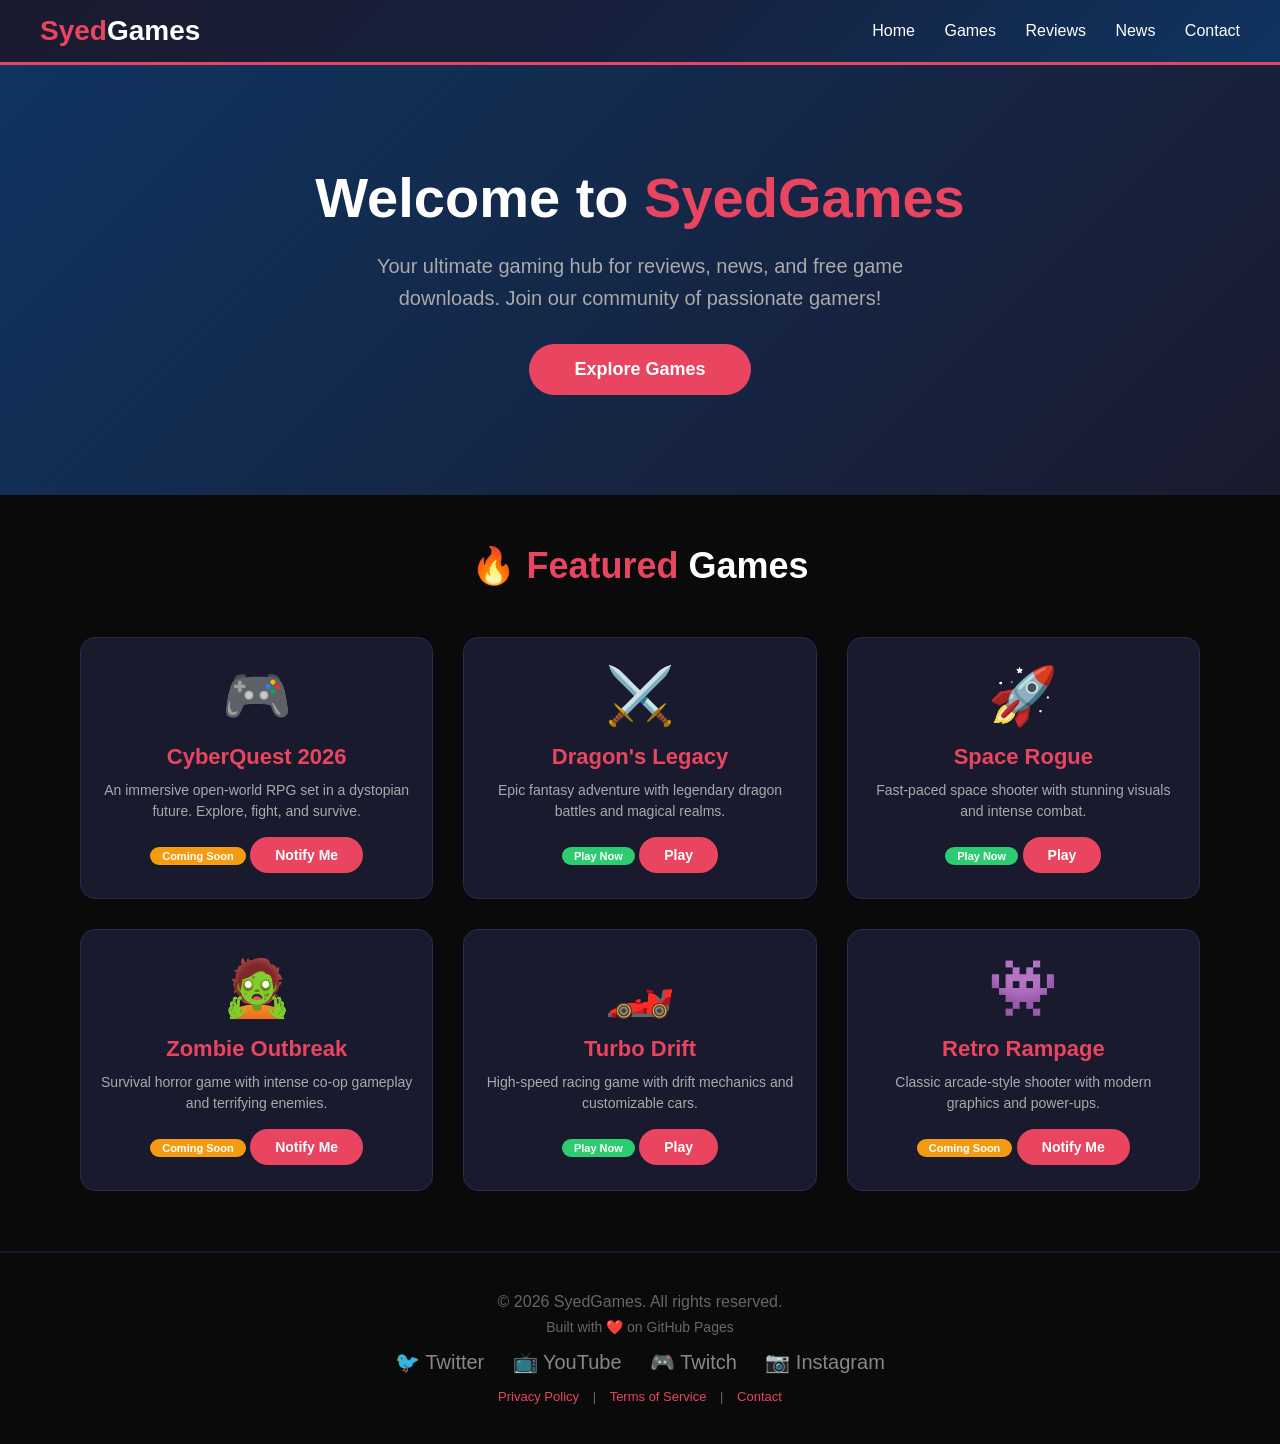
==== index.html @ 552bee9e "Create index.html for SyedGames website This HTML file serves as the main structure for the SyedGame" ====
<!DOCTYPE html>
<html lang="en">
<head>
    <meta charset="UTF-8">
    <meta name="viewport" content="width=device-width, initial-scale=1.0">
    <title>SyedGames - Ultimate Gaming Hub</title>
    <style>
        * {
            margin: 0;
            padding: 0;
            box-sizing: border-box;
        }
        body {
            font-family: 'Segoe UI', Tahoma, Geneva, Verdana, sans-serif;
            background: #0a0a0a;
            color: #fff;
        }
        header {
            background: linear-gradient(135deg, #1a1a2e, #16213e, #0f3460);
            padding: 15px 40px;
            display: flex;
            justify-content: space-between;
            align-items: center;
            border-bottom: 3px solid #e94560;
            position: sticky;
            top: 0;
            z-index: 100;
        }
        .logo {
            font-size: 28px;
            font-weight: bold;
            color: #e94560;
        }
        .logo span {
            color: #fff;
        }
        nav a {
            color: #fff;
            text-decoration: none;
            margin-left: 25px;
            font-size: 16px;
            transition: color 0.3s;
            font-weight: 500;
        }
        nav a:hover {
            color: #e94560;
        }
        .hero {
            text-align: center;
            padding: 100px 20px;
            background: linear-gradient(135deg, #0f3460, #1a1a2e);
        }
        .hero h1 {
            font-size: 56px;
            margin-bottom: 20px;
        }
        .hero h1 span {
            color: #e94560;
        }
        .hero p {
            font-size: 20px;
            color: #aaa;
            max-width: 600px;
            margin: 0 auto 30px;
            line-height: 1.6;
        }
        .btn {
            background: #e94560;
            color: #fff;
            padding: 15px 45px;
            border: none;
            border-radius: 30px;
            font-size: 18px;
            cursor: pointer;
            transition: background 0.3s, transform 0.2s;
            text-decoration: none;
            display: inline-block;
            font-weight: 600;
        }
        .btn:hover {
            background: #c73652;
            transform: scale(1.05);
        }
        .section-title {
            text-align: center;
            font-size: 36px;
            margin: 50px 0 30px;
            color: #fff;
        }
        .section-title span {
            color: #e94560;
        }
        .games-grid {
            display: grid;
            grid-template-columns: repeat(auto-fit, minmax(260px, 1fr));
            gap: 30px;
            padding: 20px 40px 60px;
            max-width: 1200px;
            margin: 0 auto;
        }
        .game-card {
            background: #1a1a2e;
            border-radius: 15px;
            padding: 25px 20px;
            text-align: center;
            transition: transform 0.3s, box-shadow 0.3s;
            border: 1px solid #2a2a4e;
            cursor: pointer;
        }
        .game-card:hover {
            transform: translateY(-10px);
            box-shadow: 0 15px 40px rgba(233, 69, 96, 0.25);
            border-color: #e94560;
        }
        .game-card .icon {
            font-size: 56px;
            margin-bottom: 15px;
            display: block;
        }
        .game-card h3 {
            color: #e94560;
            margin-bottom: 10px;
            font-size: 22px;
        }
        .game-card p {
            color: #aaa;
            font-size: 14px;
            line-height: 1.5;
        }
        .game-card .btn-small {
            background: #e94560;
            color: #fff;
            padding: 10px 25px;
            border: none;
            border-radius: 20px;
            cursor: pointer;
            margin-top: 15px;
            font-size: 14px;
            font-weight: 600;
            transition: background 0.3s;
        }
        .game-card .btn-small:hover {
            background: #c73652;
        }
        .badge {
            display: inline-block;
            background: #e94560;
            color: #fff;
            font-size: 11px;
            padding: 3px 12px;
            border-radius: 20px;
            margin-top: 8px;
            font-weight: 600;
        }
        .badge.green {
            background: #2ecc71;
        }
        .badge.orange {
            background: #f39c12;
        }
        footer {
            text-align: center;
            padding: 40px 20px;
            background: #0a0a0a;
            border-top: 2px solid #1a1a2e;
            color: #666;
        }
        footer a {
            color: #e94560;
            text-decoration: none;
            margin: 0 10px;
        }
        footer a:hover {
            text-decoration: underline;
        }
        .social-links {
            margin-top: 15px;
        }
        .social-links a {
            color: #888;
            margin: 0 12px;
            font-size: 20px;
            transition: color 0.3s;
        }
        .social-links a:hover {
            color: #e94560;
        }
        @media (max-width: 768px) {
            header {
                flex-direction: column;
                padding: 15px 20px;
            }
            nav {
                margin-top: 10px;
            }
            nav a {
                margin: 0 12px;
                font-size: 14px;
            }
            .hero h1 {
                font-size: 32px;
            }
            .hero p {
                font-size: 16px;
            }
            .games-grid {
                padding: 10px 15px 40px;
            }
            .section-title {
                font-size: 28px;
            }
        }
    </style>
</head>
<body>
    <!-- Header -->
    <header>
        <div class="logo">Syed<span>Games</span></div>
        <nav>
            <a href="#home">Home</a>
            <a href="#games">Games</a>
            <a href="#reviews">Reviews</a>
            <a href="#news">News</a>
            <a href="#contact">Contact</a>
        </nav>
    </header>

    <!-- Hero Section -->
    <section class="hero" id="home">
        <h1>Welcome to <span>SyedGames</span></h1>
        <p>Your ultimate gaming hub for reviews, news, and free game downloads. Join our community of passionate gamers!</p>
        <a href="#games" class="btn">Explore Games</a>
    </section>

    <!-- Games Section -->
    <h2 class="section-title">🔥 <span>Featured</span> Games</h2>
    <div class="games-grid" id="games">
        <div class="game-card">
            <span class="icon">🎮</span>
            <h3>CyberQuest 2026</h3>
            <p>An immersive open-world RPG set in a dystopian future. Explore, fight, and survive.</p>
            <span class="badge orange">Coming Soon</span>
            <button class="btn-small">Notify Me</button>
        </div>
        <div class="game-card">
            <span class="icon">⚔️</span>
            <h3>Dragon's Legacy</h3>
            <p>Epic fantasy adventure with legendary dragon battles and magical realms.</p>
            <span class="badge green">Play Now</span>
            <button class="btn-small">Play</button>
        </div>
        <div class="game-card">
            <span class="icon">🚀</span>
            <h3>Space Rogue</h3>
            <p>Fast-paced space shooter with stunning visuals and intense combat.</p>
            <span class="badge green">Play Now</span>
            <button class="btn-small">Play</button>
        </div>
        <div class="game-card">
            <span class="icon">🧟</span>
            <h3>Zombie Outbreak</h3>
            <p>Survival horror game with intense co-op gameplay and terrifying enemies.</p>
            <span class="badge orange">Coming Soon</span>
            <button class="btn-small">Notify Me</button>
        </div>
        <div class="game-card">
            <span class="icon">🏎️</span>
            <h3>Turbo Drift</h3>
            <p>High-speed racing game with drift mechanics and customizable cars.</p>
            <span class="badge green">Play Now</span>
            <button class="btn-small">Play</button>
        </div>
        <div class="game-card">
            <span class="icon">👾</span>
            <h3>Retro Rampage</h3>
            <p>Classic arcade-style shooter with modern graphics and power-ups.</p>
            <span class="badge orange">Coming Soon</span>
            <button class="btn-small">Notify Me</button>
        </div>
    </div>

    <!-- Footer -->
    <footer>
        <p>&copy; 2026 SyedGames. All rights reserved.</p>
        <p style="margin-top: 8px; font-size: 14px;">
            Built with ❤️ on GitHub Pages
        </p>
        <div class="social-links">
            <a href="#">🐦 Twitter</a>
            <a href="#">📺 YouTube</a>
            <a href="#">🎮 Twitch</a>
            <a href="#">📷 Instagram</a>
        </div>
        <p style="margin-top: 15px; font-size: 13px;">
            <a href="#">Privacy Policy</a> | 
            <a href="#">Terms of Service</a> | 
            <a href="#">Contact</a>
        </p>
    </footer>
</body>
</html>
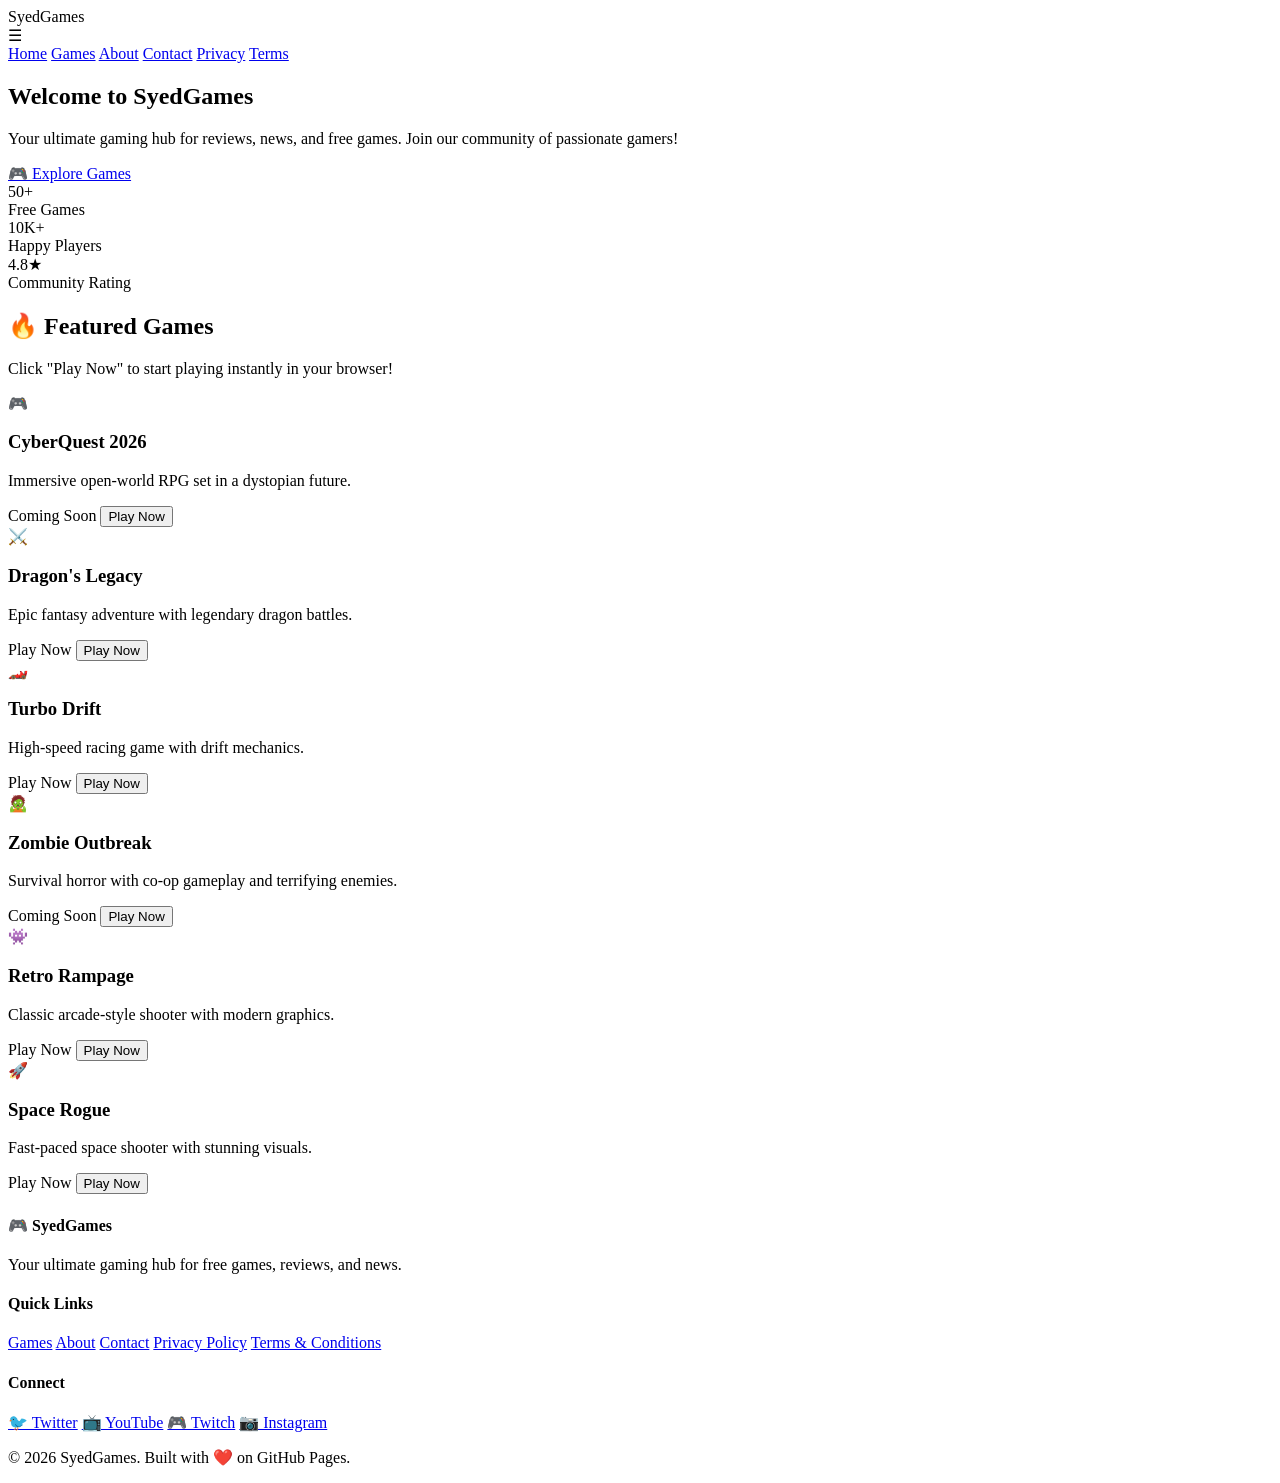
==== commit a87727ce: "Refactor index.html with updated layout and styles Updated the HTML structure and added a new styles" ====
--- a/index.html
+++ b/index.html
@@ -4,298 +4,128 @@
     <meta charset="UTF-8">
     <meta name="viewport" content="width=device-width, initial-scale=1.0">
     <title>SyedGames - Ultimate Gaming Hub</title>
-    <style>
-        * {
-            margin: 0;
-            padding: 0;
-            box-sizing: border-box;
-        }
-        body {
-            font-family: 'Segoe UI', Tahoma, Geneva, Verdana, sans-serif;
-            background: #0a0a0a;
-            color: #fff;
-        }
-        header {
-            background: linear-gradient(135deg, #1a1a2e, #16213e, #0f3460);
-            padding: 15px 40px;
-            display: flex;
-            justify-content: space-between;
-            align-items: center;
-            border-bottom: 3px solid #e94560;
-            position: sticky;
-            top: 0;
-            z-index: 100;
-        }
-        .logo {
-            font-size: 28px;
-            font-weight: bold;
-            color: #e94560;
-        }
-        .logo span {
-            color: #fff;
-        }
-        nav a {
-            color: #fff;
-            text-decoration: none;
-            margin-left: 25px;
-            font-size: 16px;
-            transition: color 0.3s;
-            font-weight: 500;
-        }
-        nav a:hover {
-            color: #e94560;
-        }
-        .hero {
-            text-align: center;
-            padding: 100px 20px;
-            background: linear-gradient(135deg, #0f3460, #1a1a2e);
-        }
-        .hero h1 {
-            font-size: 56px;
-            margin-bottom: 20px;
-        }
-        .hero h1 span {
-            color: #e94560;
-        }
-        .hero p {
-            font-size: 20px;
-            color: #aaa;
-            max-width: 600px;
-            margin: 0 auto 30px;
-            line-height: 1.6;
-        }
-        .btn {
-            background: #e94560;
-            color: #fff;
-            padding: 15px 45px;
-            border: none;
-            border-radius: 30px;
-            font-size: 18px;
-            cursor: pointer;
-            transition: background 0.3s, transform 0.2s;
-            text-decoration: none;
-            display: inline-block;
-            font-weight: 600;
-        }
-        .btn:hover {
-            background: #c73652;
-            transform: scale(1.05);
-        }
-        .section-title {
-            text-align: center;
-            font-size: 36px;
-            margin: 50px 0 30px;
-            color: #fff;
-        }
-        .section-title span {
-            color: #e94560;
-        }
-        .games-grid {
-            display: grid;
-            grid-template-columns: repeat(auto-fit, minmax(260px, 1fr));
-            gap: 30px;
-            padding: 20px 40px 60px;
-            max-width: 1200px;
-            margin: 0 auto;
-        }
-        .game-card {
-            background: #1a1a2e;
-            border-radius: 15px;
-            padding: 25px 20px;
-            text-align: center;
-            transition: transform 0.3s, box-shadow 0.3s;
-            border: 1px solid #2a2a4e;
-            cursor: pointer;
-        }
-        .game-card:hover {
-            transform: translateY(-10px);
-            box-shadow: 0 15px 40px rgba(233, 69, 96, 0.25);
-            border-color: #e94560;
-        }
-        .game-card .icon {
-            font-size: 56px;
-            margin-bottom: 15px;
-            display: block;
-        }
-        .game-card h3 {
-            color: #e94560;
-            margin-bottom: 10px;
-            font-size: 22px;
-        }
-        .game-card p {
-            color: #aaa;
-            font-size: 14px;
-            line-height: 1.5;
-        }
-        .game-card .btn-small {
-            background: #e94560;
-            color: #fff;
-            padding: 10px 25px;
-            border: none;
-            border-radius: 20px;
-            cursor: pointer;
-            margin-top: 15px;
-            font-size: 14px;
-            font-weight: 600;
-            transition: background 0.3s;
-        }
-        .game-card .btn-small:hover {
-            background: #c73652;
-        }
-        .badge {
-            display: inline-block;
-            background: #e94560;
-            color: #fff;
-            font-size: 11px;
-            padding: 3px 12px;
-            border-radius: 20px;
-            margin-top: 8px;
-            font-weight: 600;
-        }
-        .badge.green {
-            background: #2ecc71;
-        }
-        .badge.orange {
-            background: #f39c12;
-        }
-        footer {
-            text-align: center;
-            padding: 40px 20px;
-            background: #0a0a0a;
-            border-top: 2px solid #1a1a2e;
-            color: #666;
-        }
-        footer a {
-            color: #e94560;
-            text-decoration: none;
-            margin: 0 10px;
-        }
-        footer a:hover {
-            text-decoration: underline;
-        }
-        .social-links {
-            margin-top: 15px;
-        }
-        .social-links a {
-            color: #888;
-            margin: 0 12px;
-            font-size: 20px;
-            transition: color 0.3s;
-        }
-        .social-links a:hover {
-            color: #e94560;
-        }
-        @media (max-width: 768px) {
-            header {
-                flex-direction: column;
-                padding: 15px 20px;
-            }
-            nav {
-                margin-top: 10px;
-            }
-            nav a {
-                margin: 0 12px;
-                font-size: 14px;
-            }
-            .hero h1 {
-                font-size: 32px;
-            }
-            .hero p {
-                font-size: 16px;
-            }
-            .games-grid {
-                padding: 10px 15px 40px;
-            }
-            .section-title {
-                font-size: 28px;
-            }
-        }
-    </style>
+    <link rel="stylesheet" href="style.css">
 </head>
 <body>
-    <!-- Header -->
+
+    <!-- ===== HEADER ===== -->
     <header>
         <div class="logo">Syed<span>Games</span></div>
-        <nav>
-            <a href="#home">Home</a>
-            <a href="#games">Games</a>
-            <a href="#reviews">Reviews</a>
-            <a href="#news">News</a>
-            <a href="#contact">Contact</a>
+        <div class="menu-toggle" onclick="toggleMenu()">☰</div>
+        <nav id="mainNav">
+            <a href="index.html" class="active">Home</a>
+            <a href="games.html">Games</a>
+            <a href="about.html">About</a>
+            <a href="contact.html">Contact</a>
+            <a href="privacy.html">Privacy</a>
+            <a href="terms.html">Terms</a>
         </nav>
     </header>
 
-    <!-- Hero Section -->
+    <!-- ===== HERO ===== -->
     <section class="hero" id="home">
         <h1>Welcome to <span>SyedGames</span></h1>
-        <p>Your ultimate gaming hub for reviews, news, and free game downloads. Join our community of passionate gamers!</p>
-        <a href="#games" class="btn">Explore Games</a>
+        <p>Your ultimate gaming hub for reviews, news, and free games. Join our community of passionate gamers!</p>
+        <a href="games.html" class="btn">🎮 Explore Games</a>
+        <div class="hero-stats">
+            <div>
+                <div class="number">50+</div>
+                <div class="label">Free Games</div>
+            </div>
+            <div>
+                <div class="number">10K+</div>
+                <div class="label">Happy Players</div>
+            </div>
+            <div>
+                <div class="number">4.8★</div>
+                <div class="label">Community Rating</div>
+            </div>
+        </div>
     </section>
 
-    <!-- Games Section -->
+    <!-- ===== FEATURED GAMES ===== -->
     <h2 class="section-title">🔥 <span>Featured</span> Games</h2>
-    <div class="games-grid" id="games">
+    <p class="section-subtitle">Click "Play Now" to start playing instantly in your browser!</p>
+    <div class="games-grid" id="gamesGrid">
         <div class="game-card">
             <span class="icon">🎮</span>
             <h3>CyberQuest 2026</h3>
-            <p>An immersive open-world RPG set in a dystopian future. Explore, fight, and survive.</p>
+            <p>Immersive open-world RPG set in a dystopian future.</p>
             <span class="badge orange">Coming Soon</span>
-            <button class="btn-small">Notify Me</button>
+            <button class="btn-play" onclick="playGame('https://www.gameflare.com/embed/cyber-quest/')">Play Now</button>
         </div>
         <div class="game-card">
             <span class="icon">⚔️</span>
             <h3>Dragon's Legacy</h3>
-            <p>Epic fantasy adventure with legendary dragon battles and magical realms.</p>
+            <p>Epic fantasy adventure with legendary dragon battles.</p>
             <span class="badge green">Play Now</span>
-            <button class="btn-small">Play</button>
+            <button class="btn-play" onclick="playGame('https://www.crazygames.com/embed/dragon-legacy')">Play Now</button>
+        </div>
+        <div class="game-card">
+            <span class="icon">🏎️</span>
+            <h3>Turbo Drift</h3>
+            <p>High-speed racing game with drift mechanics.</p>
+            <span class="badge green">Play Now</span>
+            <button class="btn-play" onclick="playGame('https://www.gameflare.com/embed/turbo-drift/')">Play Now</button>
+        </div>
+        <div class="game-card">
+            <span class="icon">🧟</span>
+            <h3>Zombie Outbreak</h3>
+            <p>Survival horror with co-op gameplay and terrifying enemies.</p>
+            <span class="badge orange">Coming Soon</span>
+            <button class="btn-play" onclick="playGame('https://www.crazygames.com/embed/zombie-outbreak')">Play Now</button>
+        </div>
+        <div class="game-card">
+            <span class="icon">👾</span>
+            <h3>Retro Rampage</h3>
+            <p>Classic arcade-style shooter with modern graphics.</p>
+            <span class="badge green">Play Now</span>
+            <button class="btn-play" onclick="playGame('https://www.gameflare.com/embed/retro-rampage/')">Play Now</button>
         </div>
         <div class="game-card">
             <span class="icon">🚀</span>
             <h3>Space Rogue</h3>
-            <p>Fast-paced space shooter with stunning visuals and intense combat.</p>
+            <p>Fast-paced space shooter with stunning visuals.</p>
             <span class="badge green">Play Now</span>
-            <button class="btn-small">Play</button>
-        </div>
-        <div class="game-card">
-            <span class="icon">🧟</span>
-            <h3>Zombie Outbreak</h3>
-            <p>Survival horror game with intense co-op gameplay and terrifying enemies.</p>
-            <span class="badge orange">Coming Soon</span>
-            <button class="btn-small">Notify Me</button>
-        </div>
-        <div class="game-card">
-            <span class="icon">🏎️</span>
-            <h3>Turbo Drift</h3>
-            <p>High-speed racing game with drift mechanics and customizable cars.</p>
-            <span class="badge green">Play Now</span>
-            <button class="btn-small">Play</button>
-        </div>
-        <div class="game-card">
-            <span class="icon">👾</span>
-            <h3>Retro Rampage</h3>
-            <p>Classic arcade-style shooter with modern graphics and power-ups.</p>
-            <span class="badge orange">Coming Soon</span>
-            <button class="btn-small">Notify Me</button>
+            <button class="btn-play" onclick="playGame('https://www.crazygames.com/embed/space-rogue')">Play Now</button>
         </div>
     </div>
 
-    <!-- Footer -->
+    <!-- ===== FOOTER ===== -->
     <footer>
-        <p>&copy; 2026 SyedGames. All rights reserved.</p>
-        <p style="margin-top: 8px; font-size: 14px;">
-            Built with ❤️ on GitHub Pages
-        </p>
-        <div class="social-links">
-            <a href="#">🐦 Twitter</a>
-            <a href="#">📺 YouTube</a>
-            <a href="#">🎮 Twitch</a>
-            <a href="#">📷 Instagram</a>
+        <div class="footer-content">
+            <div>
+                <h4>🎮 SyedGames</h4>
+                <p>Your ultimate gaming hub for free games, reviews, and news.</p>
+            </div>
+            <div>
+                <h4>Quick Links</h4>
+                <a href="games.html">Games</a>
+                <a href="about.html">About</a>
+                <a href="contact.html">Contact</a>
+                <a href="privacy.html">Privacy Policy</a>
+                <a href="terms.html">Terms & Conditions</a>
+            </div>
+            <div>
+                <h4>Connect</h4>
+                <a href="#">🐦 Twitter</a>
+                <a href="#">📺 YouTube</a>
+                <a href="#">🎮 Twitch</a>
+                <a href="#">📷 Instagram</a>
+            </div>
         </div>
-        <p style="margin-top: 15px; font-size: 13px;">
-            <a href="#">Privacy Policy</a> | 
-            <a href="#">Terms of Service</a> | 
-            <a href="#">Contact</a>
-        </p>
+        <div class="footer-bottom">
+            <p>&copy; 2026 SyedGames. Built with ❤️ on GitHub Pages.</p>
+        </div>
     </footer>
+
+    <script>
+        function toggleMenu() {
+            document.getElementById('mainNav').classList.toggle('open');
+        }
+        function playGame(url) {
+            window.open(url, '_blank');
+        }
+    </script>
 </body>
 </html>
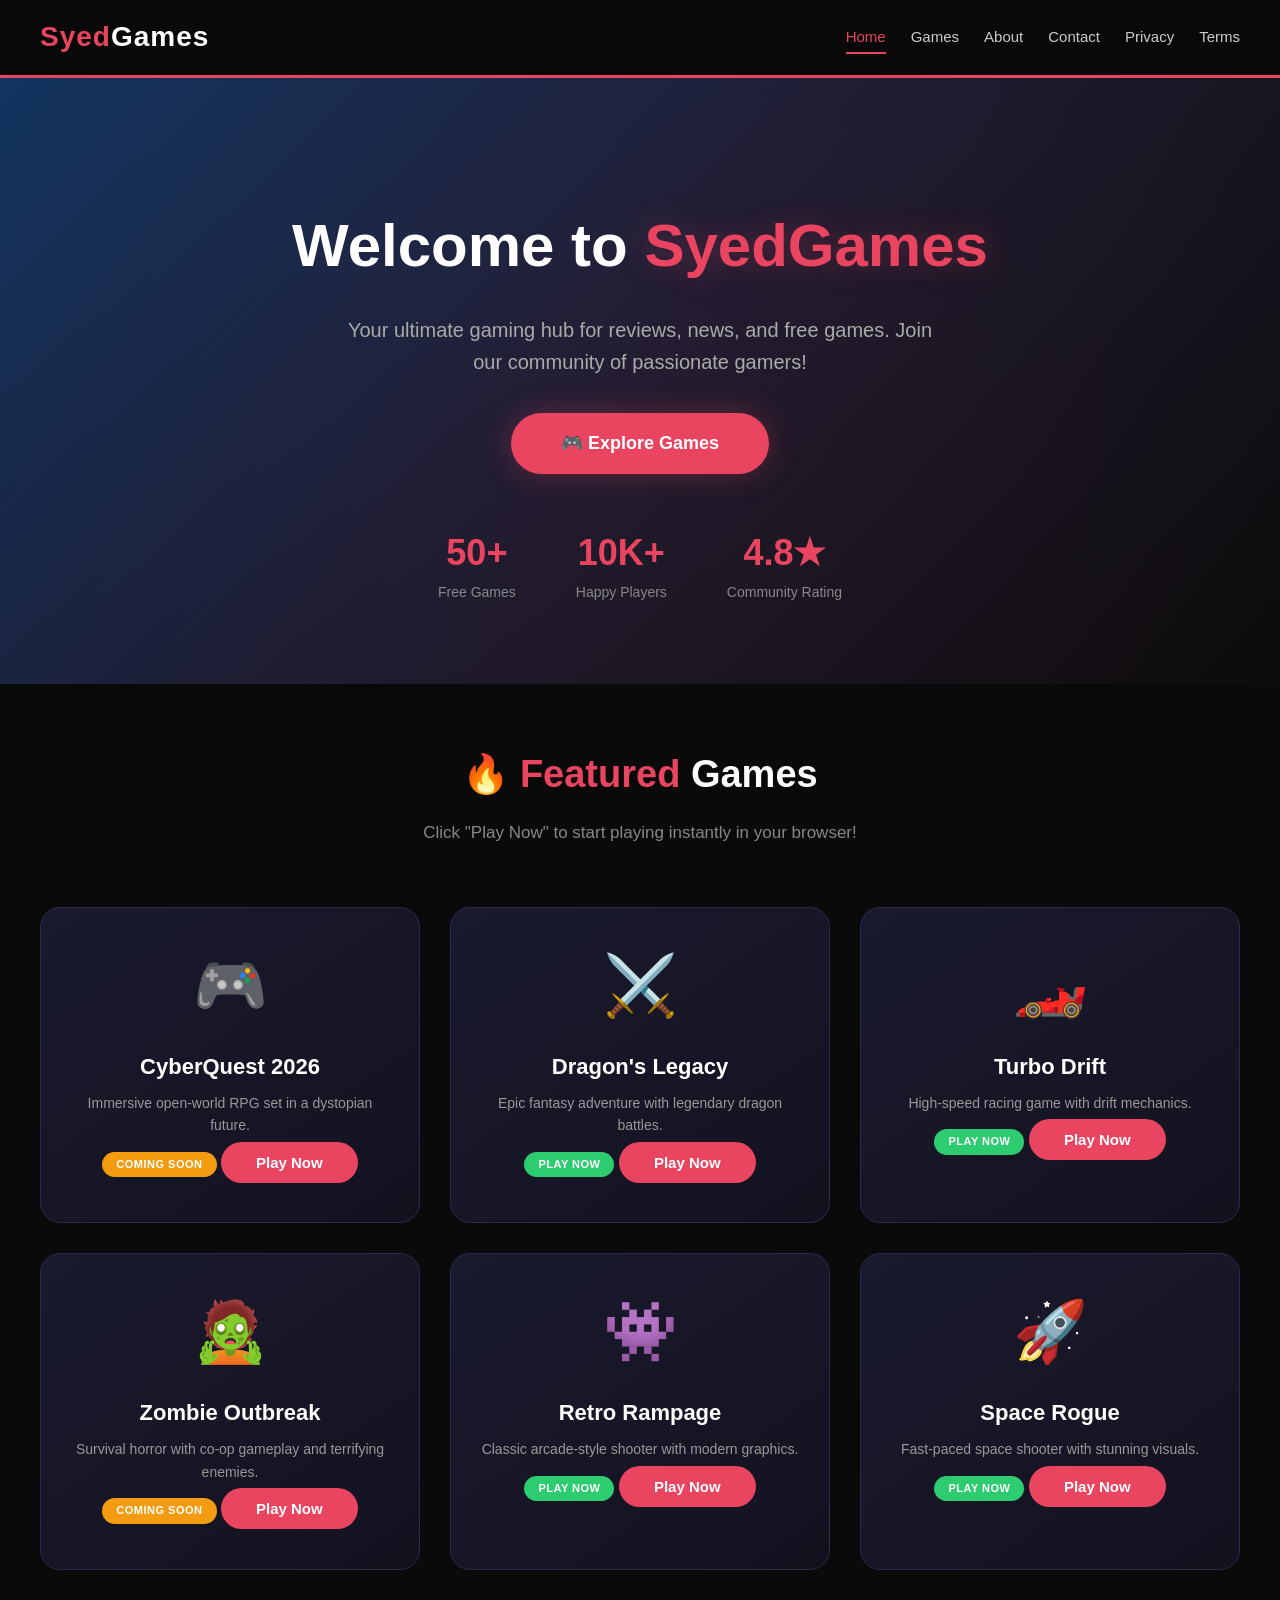
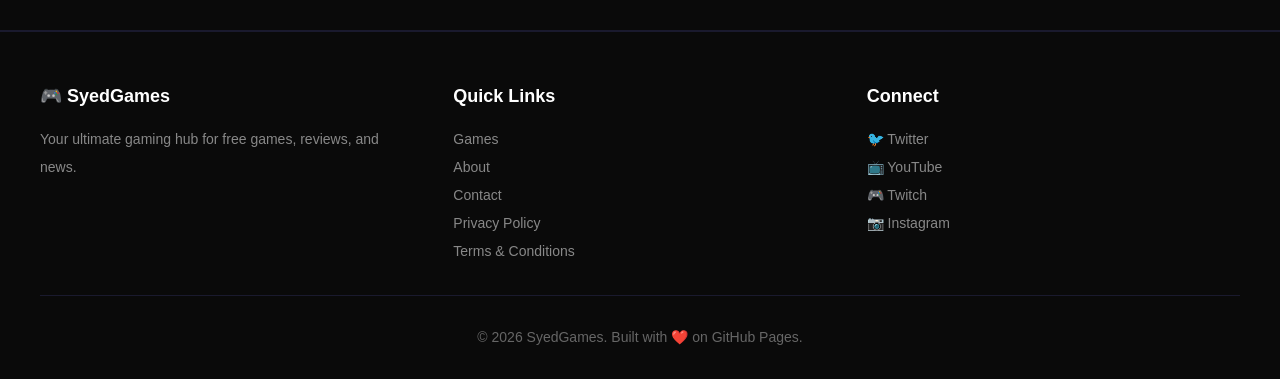
==== commit 0ecd3b05: "Remove commented sections and clean up HTML" ====
--- a/index.html
+++ b/index.html
@@ -8,7 +8,6 @@
 </head>
 <body>
 
-    <!-- ===== HEADER ===== -->
     <header>
         <div class="logo">Syed<span>Games</span></div>
         <div class="menu-toggle" onclick="toggleMenu()">☰</div>
@@ -22,8 +21,7 @@
         </nav>
     </header>
 
-    <!-- ===== HERO ===== -->
-    <section class="hero" id="home">
+    <section class="hero">
         <h1>Welcome to <span>SyedGames</span></h1>
         <p>Your ultimate gaming hub for reviews, news, and free games. Join our community of passionate gamers!</p>
         <a href="games.html" class="btn">🎮 Explore Games</a>
@@ -43,10 +41,9 @@
         </div>
     </section>
 
-    <!-- ===== FEATURED GAMES ===== -->
     <h2 class="section-title">🔥 <span>Featured</span> Games</h2>
     <p class="section-subtitle">Click "Play Now" to start playing instantly in your browser!</p>
-    <div class="games-grid" id="gamesGrid">
+    <div class="games-grid">
         <div class="game-card">
             <span class="icon">🎮</span>
             <h3>CyberQuest 2026</h3>
@@ -91,7 +88,6 @@
         </div>
     </div>
 
-    <!-- ===== FOOTER ===== -->
     <footer>
         <div class="footer-content">
             <div>
--- a/style.css
+++ b/style.css
@@ -0,0 +1,454 @@
+/* ===== RESET ===== */
+* {
+    margin: 0;
+    padding: 0;
+    box-sizing: border-box;
+}
+html {
+    scroll-behavior: smooth;
+}
+body {
+    font-family: 'Segoe UI', Tahoma, Geneva, Verdana, sans-serif;
+    background: #0a0a0a;
+    color: #fff;
+    line-height: 1.6;
+}
+a {
+    text-decoration: none;
+    color: inherit;
+}
+
+/* ===== SCROLLBAR ===== */
+::-webkit-scrollbar {
+    width: 10px;
+}
+::-webkit-scrollbar-track {
+    background: #1a1a2e;
+}
+::-webkit-scrollbar-thumb {
+    background: #e94560;
+    border-radius: 10px;
+}
+::-webkit-scrollbar-thumb:hover {
+    background: #c73652;
+}
+
+/* ===== HEADER ===== */
+header {
+    background: rgba(10, 10, 10, 0.95);
+    padding: 15px 40px;
+    display: flex;
+    justify-content: space-between;
+    align-items: center;
+    border-bottom: 3px solid #e94560;
+    position: sticky;
+    top: 0;
+    z-index: 1000;
+    backdrop-filter: blur(10px);
+}
+.logo {
+    font-size: 28px;
+    font-weight: bold;
+    color: #e94560;
+    letter-spacing: 1px;
+}
+.logo span {
+    color: #fff;
+}
+.logo:hover {
+    transform: scale(1.02);
+    transition: 0.3s;
+}
+nav {
+    display: flex;
+    align-items: center;
+    gap: 25px;
+    flex-wrap: wrap;
+}
+nav a {
+    color: #ccc;
+    font-size: 15px;
+    font-weight: 500;
+    transition: color 0.3s;
+    position: relative;
+}
+nav a::after {
+    content: '';
+    position: absolute;
+    bottom: -5px;
+    left: 0;
+    width: 0;
+    height: 2px;
+    background: #e94560;
+    transition: width 0.3s;
+}
+nav a:hover {
+    color: #fff;
+}
+nav a:hover::after {
+    width: 100%;
+}
+nav a.active {
+    color: #e94560;
+}
+nav a.active::after {
+    width: 100%;
+}
+.menu-toggle {
+    display: none;
+    font-size: 28px;
+    color: #fff;
+    cursor: pointer;
+}
+
+/* ===== HERO ===== */
+.hero {
+    text-align: center;
+    padding: 120px 20px 80px;
+    background: linear-gradient(135deg, #0f3460, #1a1a2e, #0a0a0a);
+    position: relative;
+    overflow: hidden;
+}
+.hero::before {
+    content: '';
+    position: absolute;
+    top: -50%;
+    left: -50%;
+    width: 200%;
+    height: 200%;
+    background: radial-gradient(circle, rgba(233, 69, 96, 0.05) 0%, transparent 70%);
+    animation: rotate 30s linear infinite;
+}
+@keyframes rotate {
+    0% { transform: rotate(0deg); }
+    100% { transform: rotate(360deg); }
+}
+.hero h1 {
+    font-size: 60px;
+    margin-bottom: 20px;
+    position: relative;
+    z-index: 1;
+}
+.hero h1 span {
+    color: #e94560;
+    text-shadow: 0 0 30px rgba(233, 69, 96, 0.3);
+}
+.hero p {
+    font-size: 20px;
+    color: #aaa;
+    max-width: 600px;
+    margin: 0 auto 35px;
+    position: relative;
+    z-index: 1;
+}
+.hero .btn {
+    background: #e94560;
+    color: #fff;
+    padding: 16px 50px;
+    border: none;
+    border-radius: 50px;
+    font-size: 18px;
+    font-weight: 600;
+    cursor: pointer;
+    transition: all 0.3s;
+    display: inline-block;
+    position: relative;
+    z-index: 1;
+    box-shadow: 0 0 30px rgba(233, 69, 96, 0.3);
+}
+.hero .btn:hover {
+    background: #c73652;
+    transform: translateY(-3px);
+    box-shadow: 0 10px 40px rgba(233, 69, 96, 0.5);
+}
+.hero-stats {
+    display: flex;
+    justify-content: center;
+    gap: 60px;
+    margin-top: 50px;
+    position: relative;
+    z-index: 1;
+}
+.hero-stats div {
+    text-align: center;
+}
+.hero-stats .number {
+    font-size: 36px;
+    font-weight: bold;
+    color: #e94560;
+}
+.hero-stats .label {
+    font-size: 14px;
+    color: #888;
+}
+
+/* ===== SECTION TITLES ===== */
+.section-title {
+    text-align: center;
+    font-size: 38px;
+    margin: 60px 0 15px;
+    color: #fff;
+}
+.section-title span {
+    color: #e94560;
+}
+.section-subtitle {
+    text-align: center;
+    color: #888;
+    margin-bottom: 40px;
+    font-size: 17px;
+}
+
+/* ===== SEARCH ===== */
+.search-container {
+    text-align: center;
+    padding: 20px 20px 10px;
+}
+.search-container input {
+    background: #1a1a2e;
+    border: 2px solid #2a2a4e;
+    color: #fff;
+    padding: 14px 25px;
+    border-radius: 50px;
+    width: 100%;
+    max-width: 500px;
+    font-size: 16px;
+    transition: border-color 0.3s, box-shadow 0.3s;
+    outline: none;
+}
+.search-container input:focus {
+    border-color: #e94560;
+    box-shadow: 0 0 30px rgba(233, 69, 96, 0.1);
+}
+.search-container input::placeholder {
+    color: #666;
+}
+
+/* ===== CATEGORIES ===== */
+.categories {
+    display: flex;
+    justify-content: center;
+    gap: 15px;
+    flex-wrap: wrap;
+    padding: 0 20px 40px;
+}
+.category-btn {
+    background: #1a1a2e;
+    color: #aaa;
+    padding: 10px 25px;
+    border: 1px solid #2a2a4e;
+    border-radius: 30px;
+    cursor: pointer;
+    font-size: 14px;
+    font-weight: 500;
+    transition: all 0.3s;
+    font-family: inherit;
+}
+.category-btn:hover,
+.category-btn.active {
+    background: #e94560;
+    color: #fff;
+    border-color: #e94560;
+    transform: translateY(-2px);
+    box-shadow: 0 8px 25px rgba(233, 69, 96, 0.3);
+}
+
+/* ===== GAME CARDS ===== */
+.games-grid {
+    display: grid;
+    grid-template-columns: repeat(auto-fit, minmax(280px, 1fr));
+    gap: 30px;
+    padding: 20px 40px 60px;
+    max-width: 1300px;
+    margin: 0 auto;
+}
+.game-card {
+    background: linear-gradient(145deg, #1a1a2e, #12121f);
+    border-radius: 20px;
+    padding: 30px 25px;
+    text-align: center;
+    transition: all 0.4s ease;
+    border: 1px solid #2a2a4e;
+    cursor: pointer;
+    position: relative;
+    overflow: hidden;
+}
+.game-card::before {
+    content: '';
+    position: absolute;
+    top: -50%;
+    left: -50%;
+    width: 200%;
+    height: 200%;
+    background: radial-gradient(circle, rgba(233, 69, 96, 0.03) 0%, transparent 70%);
+    opacity: 0;
+    transition: opacity 0.4s;
+}
+.game-card:hover::before {
+    opacity: 1;
+}
+.game-card:hover {
+    transform: translateY(-12px) scale(1.01);
+    border-color: #e94560;
+    box-shadow: 0 20px 60px rgba(233, 69, 96, 0.2);
+}
+.game-card .icon {
+    font-size: 60px;
+    margin-bottom: 15px;
+    display: block;
+}
+.game-card h3 {
+    color: #fff;
+    margin-bottom: 8px;
+    font-size: 22px;
+}
+.game-card p {
+    color: #999;
+    font-size: 14px;
+    line-height: 1.6;
+}
+.game-card .badge {
+    display: inline-block;
+    background: #e94560;
+    color: #fff;
+    font-size: 11px;
+    padding: 4px 14px;
+    border-radius: 20px;
+    font-weight: 600;
+    margin: 10px 0 15px;
+    text-transform: uppercase;
+    letter-spacing: 0.5px;
+}
+.game-card .badge.green {
+    background: #2ecc71;
+}
+.game-card .badge.orange {
+    background: #f39c12;
+}
+.game-card .btn-play {
+    background: #e94560;
+    color: #fff;
+    padding: 12px 35px;
+    border: none;
+    border-radius: 30px;
+    cursor: pointer;
+    font-size: 15px;
+    font-weight: 600;
+    transition: all 0.3s;
+    margin-top: 5px;
+    font-family: inherit;
+}
+.game-card .btn-play:hover {
+    background: #c73652;
+    transform: scale(1.05);
+    box-shadow: 0 8px 25px rgba(233, 69, 96, 0.4);
+}
+.game-card .btn-play:active {
+    transform: scale(0.95);
+}
+
+/* ===== FOOTER ===== */
+footer {
+    background: #0a0a0a;
+    border-top: 2px solid #1a1a2e;
+    padding: 50px 40px 30px;
+}
+.footer-content {
+    max-width: 1300px;
+    margin: 0 auto;
+    display: grid;
+    grid-template-columns: repeat(auto-fit, minmax(200px, 1fr));
+    gap: 40px;
+}
+.footer-content h4 {
+    color: #fff;
+    font-size: 18px;
+    margin-bottom: 15px;
+}
+.footer-content p,
+.footer-content a {
+    color: #888;
+    font-size: 14px;
+    line-height: 2;
+    display: block;
+}
+.footer-content a:hover {
+    color: #e94560;
+}
+.footer-bottom {
+    text-align: center;
+    padding-top: 30px;
+    margin-top: 30px;
+    border-top: 1px solid #1a1a2e;
+    color: #666;
+    font-size: 14px;
+}
+.footer-bottom a {
+    color: #e94560;
+}
+.footer-bottom a:hover {
+    text-decoration: underline;
+}
+
+/* ===== RESPONSIVE ===== */
+@media (max-width: 768px) {
+    header {
+        padding: 12px 20px;
+        flex-wrap: wrap;
+    }
+    .menu-toggle {
+        display: block;
+    }
+    nav {
+        display: none;
+        width: 100%;
+        flex-direction: column;
+        gap: 12px;
+        padding: 15px 0;
+        border-top: 1px solid #1a1a2e;
+        margin-top: 10px;
+    }
+    nav.open {
+        display: flex;
+    }
+    nav a {
+        font-size: 16px;
+    }
+    .hero {
+        padding: 80px 20px 50px;
+    }
+    .hero h1 {
+        font-size: 34px;
+    }
+    .hero p {
+        font-size: 16px;
+    }
+    .hero-stats {
+        gap: 30px;
+        flex-wrap: wrap;
+    }
+    .hero-stats .number {
+        font-size: 28px;
+    }
+    .games-grid {
+        padding: 10px 15px 40px;
+        grid-template-columns: repeat(auto-fit, minmax(240px, 1fr));
+        gap: 20px;
+    }
+    .section-title {
+        font-size: 28px;
+        margin: 40px 0 10px;
+    }
+    .footer-content {
+        grid-template-columns: 1fr 1fr;
+        gap: 25px;
+    }
+}
+@media (max-width: 480px) {
+    .games-grid {
+        grid-template-columns: 1fr;
+    }
+    .footer-content {
+        grid-template-columns: 1fr;
+    }
+}
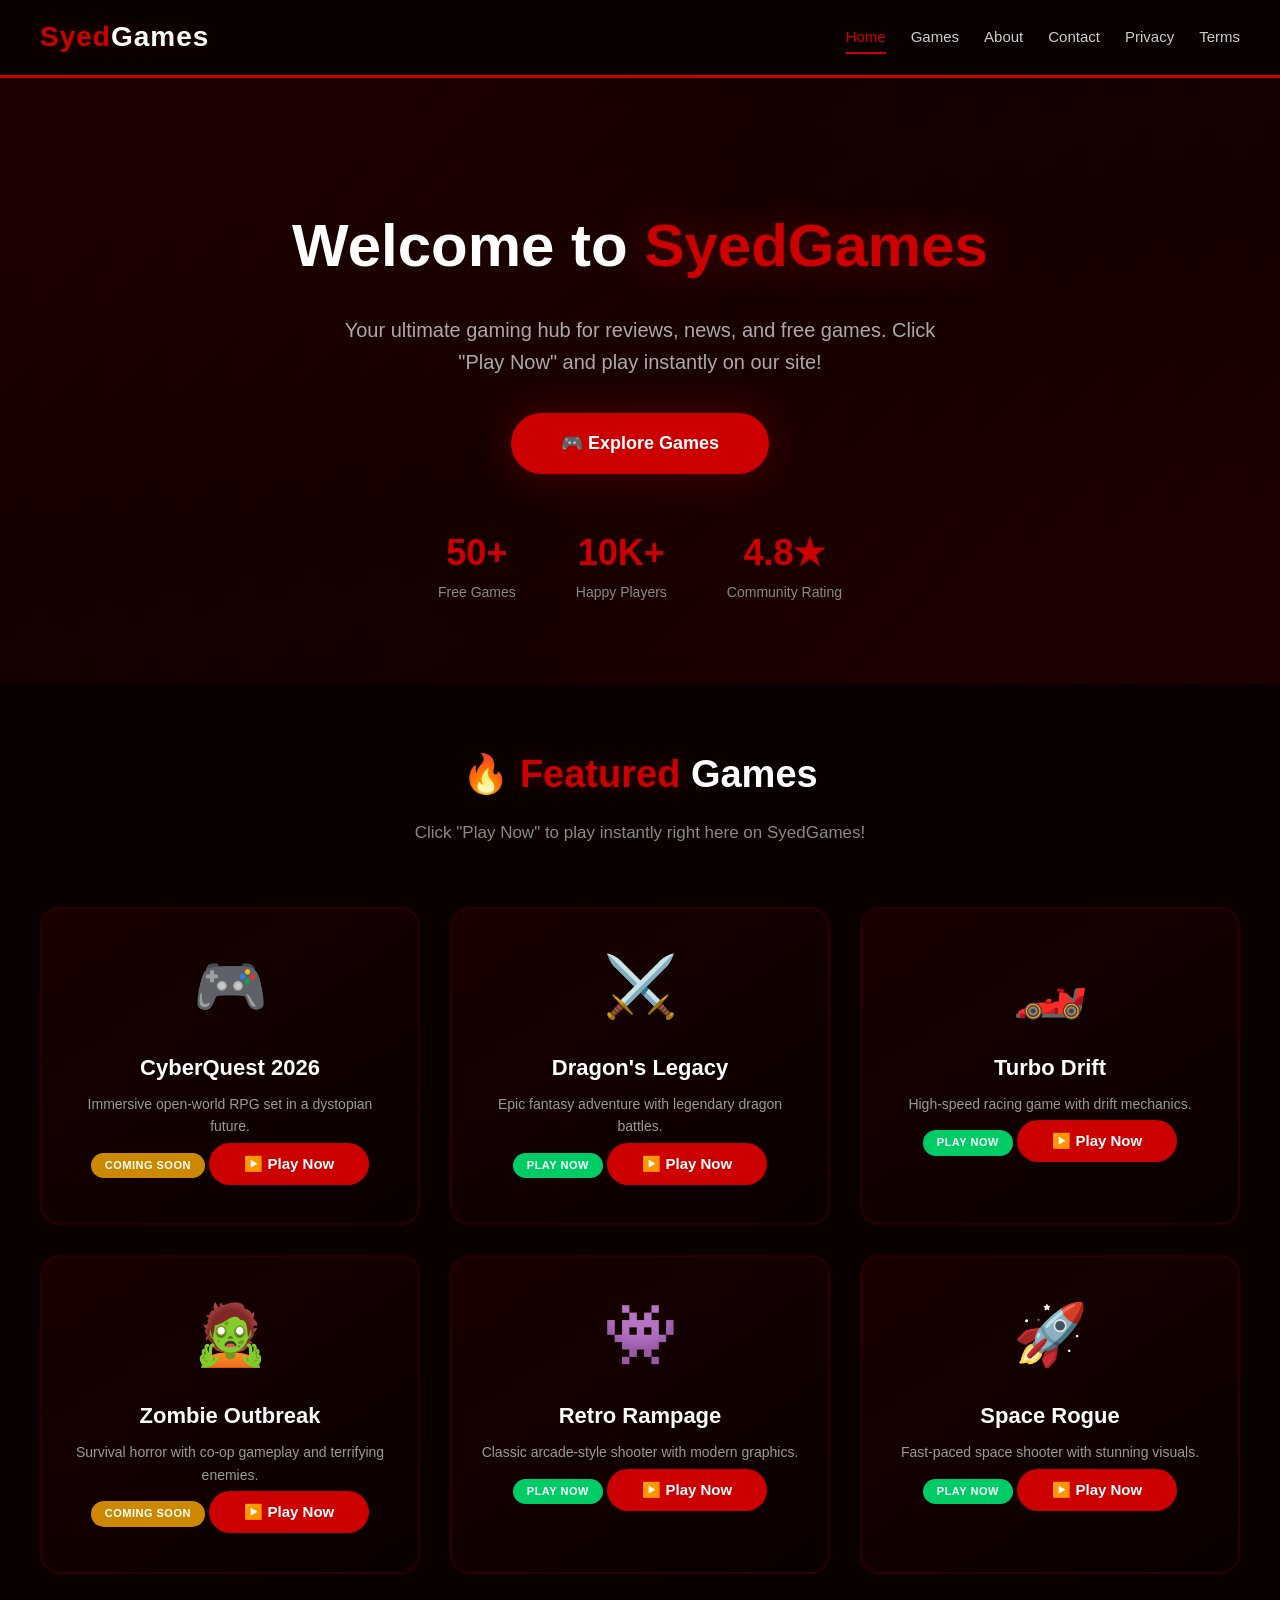
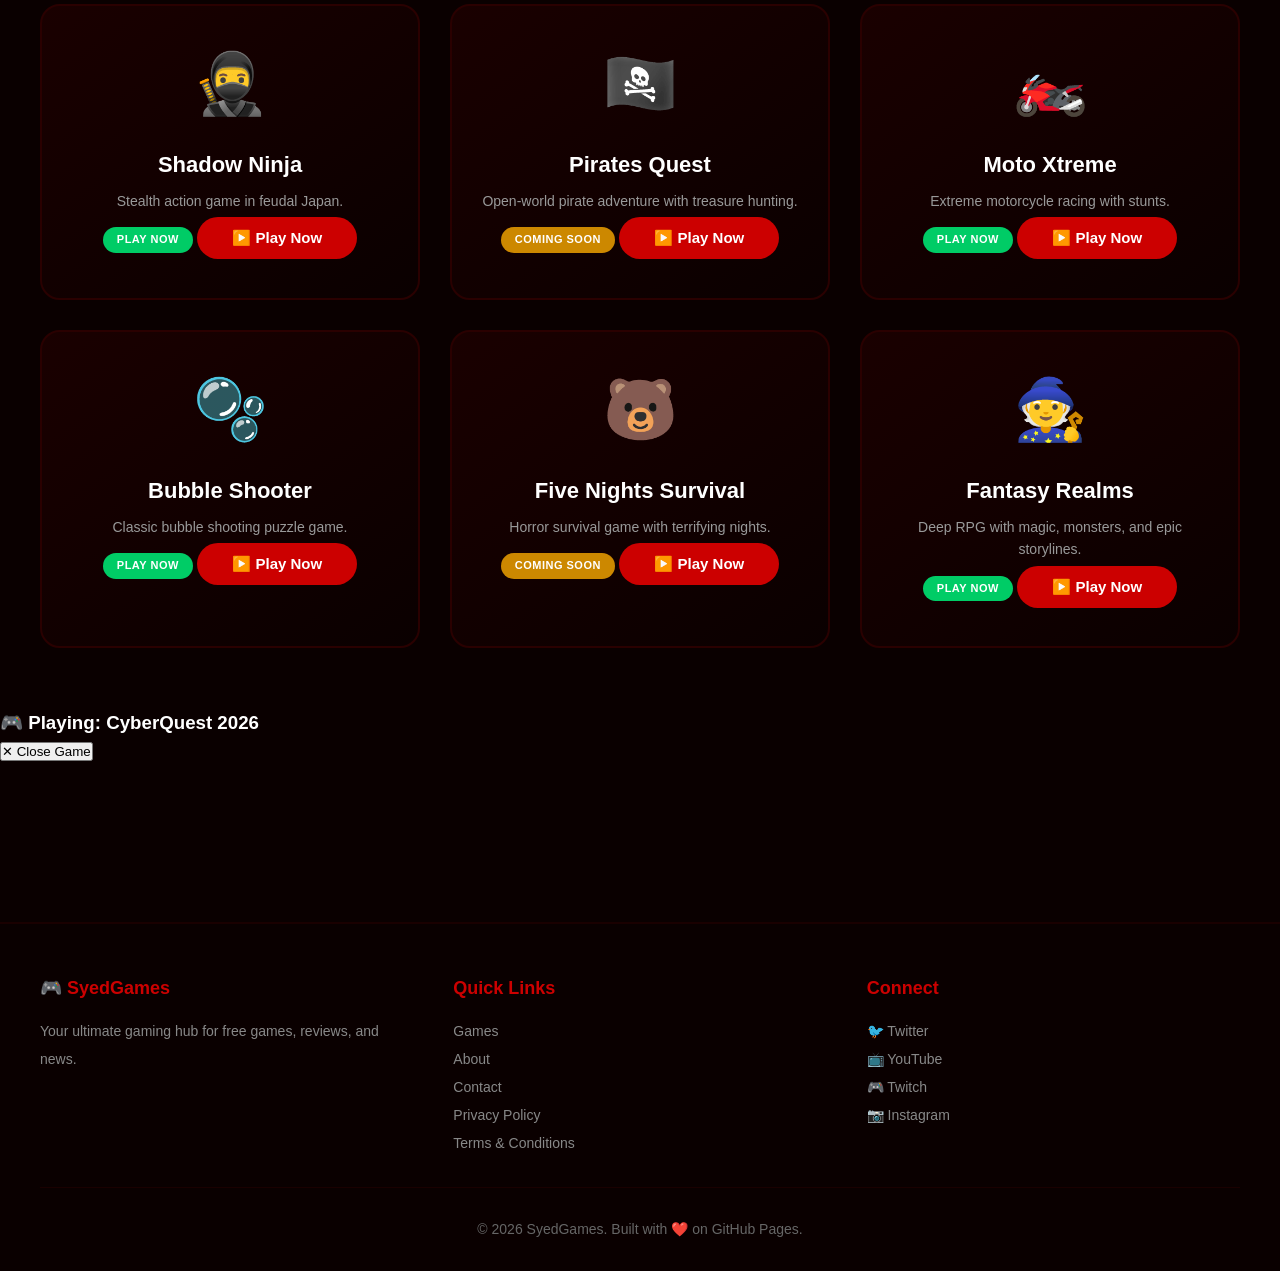
==== commit ce585e09: "Enhance game section with new content and functionality Updated game descriptions and buttons for be" ====
--- a/index.html
+++ b/index.html
@@ -23,8 +23,8 @@
 
     <section class="hero">
         <h1>Welcome to <span>SyedGames</span></h1>
-        <p>Your ultimate gaming hub for reviews, news, and free games. Join our community of passionate gamers!</p>
-        <a href="games.html" class="btn">🎮 Explore Games</a>
+        <p>Your ultimate gaming hub for reviews, news, and free games. Click "Play Now" and play instantly on our site!</p>
+        <a href="#gamesSection" class="btn">🎮 Explore Games</a>
         <div class="hero-stats">
             <div>
                 <div class="number">50+</div>
@@ -41,50 +41,130 @@
         </div>
     </section>
 
-    <h2 class="section-title">🔥 <span>Featured</span> Games</h2>
-    <p class="section-subtitle">Click "Play Now" to start playing instantly in your browser!</p>
+    <h2 class="section-title" id="gamesSection">🔥 <span>Featured</span> Games</h2>
+    <p class="section-subtitle">Click "Play Now" to play instantly right here on SyedGames!</p>
+
+    <!-- ===== GAME GRID ===== -->
     <div class="games-grid">
-        <div class="game-card">
+        <!-- Game 1 -->
+        <div class="game-card" data-game="CyberQuest 2026" data-url="https://www.gameflare.com/embed/cyber-quest/">
             <span class="icon">🎮</span>
             <h3>CyberQuest 2026</h3>
             <p>Immersive open-world RPG set in a dystopian future.</p>
             <span class="badge orange">Coming Soon</span>
-            <button class="btn-play" onclick="playGame('https://www.gameflare.com/embed/cyber-quest/')">Play Now</button>
-        </div>
-        <div class="game-card">
+            <button class="btn-play" onclick="playGame(this)">▶️ Play Now</button>
+        </div>
+
+        <!-- Game 2 -->
+        <div class="game-card" data-game="Dragon's Legacy" data-url="https://www.crazygames.com/embed/dragon-legacy">
             <span class="icon">⚔️</span>
             <h3>Dragon's Legacy</h3>
             <p>Epic fantasy adventure with legendary dragon battles.</p>
             <span class="badge green">Play Now</span>
-            <button class="btn-play" onclick="playGame('https://www.crazygames.com/embed/dragon-legacy')">Play Now</button>
-        </div>
-        <div class="game-card">
+            <button class="btn-play" onclick="playGame(this)">▶️ Play Now</button>
+        </div>
+
+        <!-- Game 3 -->
+        <div class="game-card" data-game="Turbo Drift" data-url="https://www.gameflare.com/embed/turbo-drift/">
             <span class="icon">🏎️</span>
             <h3>Turbo Drift</h3>
             <p>High-speed racing game with drift mechanics.</p>
             <span class="badge green">Play Now</span>
-            <button class="btn-play" onclick="playGame('https://www.gameflare.com/embed/turbo-drift/')">Play Now</button>
-        </div>
-        <div class="game-card">
+            <button class="btn-play" onclick="playGame(this)">▶️ Play Now</button>
+        </div>
+
+        <!-- Game 4 -->
+        <div class="game-card" data-game="Zombie Outbreak" data-url="https://www.crazygames.com/embed/zombie-outbreak">
             <span class="icon">🧟</span>
             <h3>Zombie Outbreak</h3>
             <p>Survival horror with co-op gameplay and terrifying enemies.</p>
             <span class="badge orange">Coming Soon</span>
-            <button class="btn-play" onclick="playGame('https://www.crazygames.com/embed/zombie-outbreak')">Play Now</button>
-        </div>
-        <div class="game-card">
+            <button class="btn-play" onclick="playGame(this)">▶️ Play Now</button>
+        </div>
+
+        <!-- Game 5 -->
+        <div class="game-card" data-game="Retro Rampage" data-url="https://www.gameflare.com/embed/retro-rampage/">
             <span class="icon">👾</span>
             <h3>Retro Rampage</h3>
             <p>Classic arcade-style shooter with modern graphics.</p>
             <span class="badge green">Play Now</span>
-            <button class="btn-play" onclick="playGame('https://www.gameflare.com/embed/retro-rampage/')">Play Now</button>
-        </div>
-        <div class="game-card">
+            <button class="btn-play" onclick="playGame(this)">▶️ Play Now</button>
+        </div>
+
+        <!-- Game 6 -->
+        <div class="game-card" data-game="Space Rogue" data-url="https://www.crazygames.com/embed/space-rogue">
             <span class="icon">🚀</span>
             <h3>Space Rogue</h3>
             <p>Fast-paced space shooter with stunning visuals.</p>
             <span class="badge green">Play Now</span>
-            <button class="btn-play" onclick="playGame('https://www.crazygames.com/embed/space-rogue')">Play Now</button>
+            <button class="btn-play" onclick="playGame(this)">▶️ Play Now</button>
+        </div>
+
+        <!-- Game 7 -->
+        <div class="game-card" data-game="Shadow Ninja" data-url="https://www.gameflare.com/embed/shadow-ninja/">
+            <span class="icon">🥷</span>
+            <h3>Shadow Ninja</h3>
+            <p>Stealth action game in feudal Japan.</p>
+            <span class="badge green">Play Now</span>
+            <button class="btn-play" onclick="playGame(this)">▶️ Play Now</button>
+        </div>
+
+        <!-- Game 8 -->
+        <div class="game-card" data-game="Pirates Quest" data-url="https://www.crazygames.com/embed/pirates-quest">
+            <span class="icon">🏴‍☠️</span>
+            <h3>Pirates Quest</h3>
+            <p>Open-world pirate adventure with treasure hunting.</p>
+            <span class="badge orange">Coming Soon</span>
+            <button class="btn-play" onclick="playGame(this)">▶️ Play Now</button>
+        </div>
+
+        <!-- Game 9 -->
+        <div class="game-card" data-game="Moto Xtreme" data-url="https://www.gameflare.com/embed/moto-xtreme/">
+            <span class="icon">🏍️</span>
+            <h3>Moto Xtreme</h3>
+            <p>Extreme motorcycle racing with stunts.</p>
+            <span class="badge green">Play Now</span>
+            <button class="btn-play" onclick="playGame(this)">▶️ Play Now</button>
+        </div>
+
+        <!-- Game 10 -->
+        <div class="game-card" data-game="Bubble Shooter" data-url="https://www.crazygames.com/embed/bubble-shooter">
+            <span class="icon">🫧</span>
+            <h3>Bubble Shooter</h3>
+            <p>Classic bubble shooting puzzle game.</p>
+            <span class="badge green">Play Now</span>
+            <button class="btn-play" onclick="playGame(this)">▶️ Play Now</button>
+        </div>
+
+        <!-- Game 11 -->
+        <div class="game-card" data-game="Five Nights Survival" data-url="https://www.gameflare.com/embed/five-nights-survival/">
+            <span class="icon">🐻</span>
+            <h3>Five Nights Survival</h3>
+            <p>Horror survival game with terrifying nights.</p>
+            <span class="badge orange">Coming Soon</span>
+            <button class="btn-play" onclick="playGame(this)">▶️ Play Now</button>
+        </div>
+
+        <!-- Game 12 -->
+        <div class="game-card" data-game="Fantasy Realms" data-url="https://www.crazygames.com/embed/fantasy-realms">
+            <span class="icon">🧙</span>
+            <h3>Fantasy Realms</h3>
+            <p>Deep RPG with magic, monsters, and epic storylines.</p>
+            <span class="badge green">Play Now</span>
+            <button class="btn-play" onclick="playGame(this)">▶️ Play Now</button>
+        </div>
+    </div>
+
+    <!-- ===== GAME PLAYER (Hidden by default) ===== -->
+    <div class="game-player-overlay" id="gamePlayerOverlay">
+        <div class="game-player-container">
+            <div class="game-player-header">
+                <h3 id="gameTitle">🎮 Playing: CyberQuest 2026</h3>
+                <button class="close-game-btn" onclick="closeGame()">✕ Close Game</button>
+            </div>
+            <div class="game-player-body">
+                <iframe id="gameFrame" src="" frameborder="0" allow="fullscreen" allowfullscreen></iframe>
+            </div>
         </div>
     </div>
 
@@ -119,9 +199,32 @@
         function toggleMenu() {
             document.getElementById('mainNav').classList.toggle('open');
         }
-        function playGame(url) {
-            window.open(url, '_blank');
+
+        function playGame(button) {
+            const card = button.closest('.game-card');
+            const gameUrl = card.getAttribute('data-url');
+            const gameTitle = card.getAttribute('data-game') || 'Game';
+            const iframe = document.getElementById('gameFrame');
+            const titleElement = document.getElementById('gameTitle');
+            iframe.src = gameUrl;
+            titleElement.textContent = '🎮 Playing: ' + gameTitle;
+            document.getElementById('gamePlayerOverlay').classList.add('active');
+            document.body.style.overflow = 'hidden';
         }
+
+        function closeGame() {
+            document.getElementById('gamePlayerOverlay').classList.remove('active');
+            document.getElementById('gameFrame').src = '';
+            document.body.style.overflow = 'auto';
+        }
+
+        document.addEventListener('keydown', function(e) {
+            if (e.key === 'Escape') closeGame();
+        });
+
+        document.getElementById('gamePlayerOverlay').addEventListener('click', function(e) {
+            if (e.target === this) closeGame();
+        });
     </script>
 </body>
 </html>
--- a/style.css
+++ b/style.css
@@ -9,7 +9,7 @@
 }
 body {
     font-family: 'Segoe UI', Tahoma, Geneva, Verdana, sans-serif;
-    background: #0a0a0a;
+    background: #0a0000;
     color: #fff;
     line-height: 1.6;
 }
@@ -23,24 +23,24 @@
     width: 10px;
 }
 ::-webkit-scrollbar-track {
-    background: #1a1a2e;
+    background: #1a0000;
 }
 ::-webkit-scrollbar-thumb {
-    background: #e94560;
+    background: #cc0000;
     border-radius: 10px;
 }
 ::-webkit-scrollbar-thumb:hover {
-    background: #c73652;
+    background: #990000;
 }
 
 /* ===== HEADER ===== */
 header {
-    background: rgba(10, 10, 10, 0.95);
+    background: rgba(10, 0, 0, 0.95);
     padding: 15px 40px;
     display: flex;
     justify-content: space-between;
     align-items: center;
-    border-bottom: 3px solid #e94560;
+    border-bottom: 3px solid #cc0000;
     position: sticky;
     top: 0;
     z-index: 1000;
@@ -49,8 +49,9 @@
 .logo {
     font-size: 28px;
     font-weight: bold;
-    color: #e94560;
+    color: #cc0000;
     letter-spacing: 1px;
+    text-shadow: 0 0 20px rgba(204, 0, 0, 0.3);
 }
 .logo span {
     color: #fff;
@@ -79,7 +80,7 @@
     left: 0;
     width: 0;
     height: 2px;
-    background: #e94560;
+    background: #cc0000;
     transition: width 0.3s;
 }
 nav a:hover {
@@ -89,7 +90,7 @@
     width: 100%;
 }
 nav a.active {
-    color: #e94560;
+    color: #cc0000;
 }
 nav a.active::after {
     width: 100%;
@@ -105,7 +106,7 @@
 .hero {
     text-align: center;
     padding: 120px 20px 80px;
-    background: linear-gradient(135deg, #0f3460, #1a1a2e, #0a0a0a);
+    background: linear-gradient(135deg, #1a0000, #0a0000, #1a0000);
     position: relative;
     overflow: hidden;
 }
@@ -116,7 +117,7 @@
     left: -50%;
     width: 200%;
     height: 200%;
-    background: radial-gradient(circle, rgba(233, 69, 96, 0.05) 0%, transparent 70%);
+    background: radial-gradient(circle, rgba(204, 0, 0, 0.08) 0%, transparent 70%);
     animation: rotate 30s linear infinite;
 }
 @keyframes rotate {
@@ -130,8 +131,8 @@
     z-index: 1;
 }
 .hero h1 span {
-    color: #e94560;
-    text-shadow: 0 0 30px rgba(233, 69, 96, 0.3);
+    color: #cc0000;
+    text-shadow: 0 0 40px rgba(204, 0, 0, 0.4);
 }
 .hero p {
     font-size: 20px;
@@ -142,7 +143,7 @@
     z-index: 1;
 }
 .hero .btn {
-    background: #e94560;
+    background: #cc0000;
     color: #fff;
     padding: 16px 50px;
     border: none;
@@ -154,12 +155,12 @@
     display: inline-block;
     position: relative;
     z-index: 1;
-    box-shadow: 0 0 30px rgba(233, 69, 96, 0.3);
+    box-shadow: 0 0 40px rgba(204, 0, 0, 0.3);
 }
 .hero .btn:hover {
-    background: #c73652;
+    background: #990000;
     transform: translateY(-3px);
-    box-shadow: 0 10px 40px rgba(233, 69, 96, 0.5);
+    box-shadow: 0 10px 50px rgba(204, 0, 0, 0.5);
 }
 .hero-stats {
     display: flex;
@@ -175,7 +176,7 @@
 .hero-stats .number {
     font-size: 36px;
     font-weight: bold;
-    color: #e94560;
+    color: #cc0000;
 }
 .hero-stats .label {
     font-size: 14px;
@@ -190,7 +191,8 @@
     color: #fff;
 }
 .section-title span {
-    color: #e94560;
+    color: #cc0000;
+    text-shadow: 0 0 20px rgba(204, 0, 0, 0.3);
 }
 .section-subtitle {
     text-align: center;
@@ -205,8 +207,8 @@
     padding: 20px 20px 10px;
 }
 .search-container input {
-    background: #1a1a2e;
-    border: 2px solid #2a2a4e;
+    background: #1a0000;
+    border: 2px solid #2a0000;
     color: #fff;
     padding: 14px 25px;
     border-radius: 50px;
@@ -217,8 +219,8 @@
     outline: none;
 }
 .search-container input:focus {
-    border-color: #e94560;
-    box-shadow: 0 0 30px rgba(233, 69, 96, 0.1);
+    border-color: #cc0000;
+    box-shadow: 0 0 30px rgba(204, 0, 0, 0.1);
 }
 .search-container input::placeholder {
     color: #666;
@@ -233,10 +235,10 @@
     padding: 0 20px 40px;
 }
 .category-btn {
-    background: #1a1a2e;
+    background: #1a0000;
     color: #aaa;
     padding: 10px 25px;
-    border: 1px solid #2a2a4e;
+    border: 2px solid #2a0000;
     border-radius: 30px;
     cursor: pointer;
     font-size: 14px;
@@ -246,11 +248,11 @@
 }
 .category-btn:hover,
 .category-btn.active {
-    background: #e94560;
-    color: #fff;
-    border-color: #e94560;
+    background: #cc0000;
+    color: #fff;
+    border-color: #cc0000;
     transform: translateY(-2px);
-    box-shadow: 0 8px 25px rgba(233, 69, 96, 0.3);
+    box-shadow: 0 8px 25px rgba(204, 0, 0, 0.3);
 }
 
 /* ===== GAME CARDS ===== */
@@ -263,12 +265,12 @@
     margin: 0 auto;
 }
 .game-card {
-    background: linear-gradient(145deg, #1a1a2e, #12121f);
+    background: linear-gradient(145deg, #1a0000, #0a0000);
     border-radius: 20px;
     padding: 30px 25px;
     text-align: center;
     transition: all 0.4s ease;
-    border: 1px solid #2a2a4e;
+    border: 2px solid #2a0000;
     cursor: pointer;
     position: relative;
     overflow: hidden;
@@ -280,7 +282,7 @@
     left: -50%;
     width: 200%;
     height: 200%;
-    background: radial-gradient(circle, rgba(233, 69, 96, 0.03) 0%, transparent 70%);
+    background: radial-gradient(circle, rgba(204, 0, 0, 0.05) 0%, transparent 70%);
     opacity: 0;
     transition: opacity 0.4s;
 }
@@ -289,8 +291,8 @@
 }
 .game-card:hover {
     transform: translateY(-12px) scale(1.01);
-    border-color: #e94560;
-    box-shadow: 0 20px 60px rgba(233, 69, 96, 0.2);
+    border-color: #cc0000;
+    box-shadow: 0 20px 60px rgba(204, 0, 0, 0.2);
 }
 .game-card .icon {
     font-size: 60px;
@@ -309,7 +311,7 @@
 }
 .game-card .badge {
     display: inline-block;
-    background: #e94560;
+    background: #cc0000;
     color: #fff;
     font-size: 11px;
     padding: 4px 14px;
@@ -320,13 +322,13 @@
     letter-spacing: 0.5px;
 }
 .game-card .badge.green {
-    background: #2ecc71;
+    background: #00cc66;
 }
 .game-card .badge.orange {
-    background: #f39c12;
+    background: #cc8800;
 }
 .game-card .btn-play {
-    background: #e94560;
+    background: #cc0000;
     color: #fff;
     padding: 12px 35px;
     border: none;
@@ -339,9 +341,9 @@
     font-family: inherit;
 }
 .game-card .btn-play:hover {
-    background: #c73652;
+    background: #990000;
     transform: scale(1.05);
-    box-shadow: 0 8px 25px rgba(233, 69, 96, 0.4);
+    box-shadow: 0 8px 25px rgba(204, 0, 0, 0.4);
 }
 .game-card .btn-play:active {
     transform: scale(0.95);
@@ -349,8 +351,8 @@
 
 /* ===== FOOTER ===== */
 footer {
-    background: #0a0a0a;
-    border-top: 2px solid #1a1a2e;
+    background: #0a0000;
+    border-top: 2px solid #1a0000;
     padding: 50px 40px 30px;
 }
 .footer-content {
@@ -361,7 +363,7 @@
     gap: 40px;
 }
 .footer-content h4 {
-    color: #fff;
+    color: #cc0000;
     font-size: 18px;
     margin-bottom: 15px;
 }
@@ -373,18 +375,18 @@
     display: block;
 }
 .footer-content a:hover {
-    color: #e94560;
+    color: #cc0000;
 }
 .footer-bottom {
     text-align: center;
     padding-top: 30px;
     margin-top: 30px;
-    border-top: 1px solid #1a1a2e;
+    border-top: 1px solid #1a0000;
     color: #666;
     font-size: 14px;
 }
 .footer-bottom a {
-    color: #e94560;
+    color: #cc0000;
 }
 .footer-bottom a:hover {
     text-decoration: underline;
@@ -405,7 +407,7 @@
         flex-direction: column;
         gap: 12px;
         padding: 15px 0;
-        border-top: 1px solid #1a1a2e;
+        border-top: 1px solid #1a0000;
         margin-top: 10px;
     }
     nav.open {
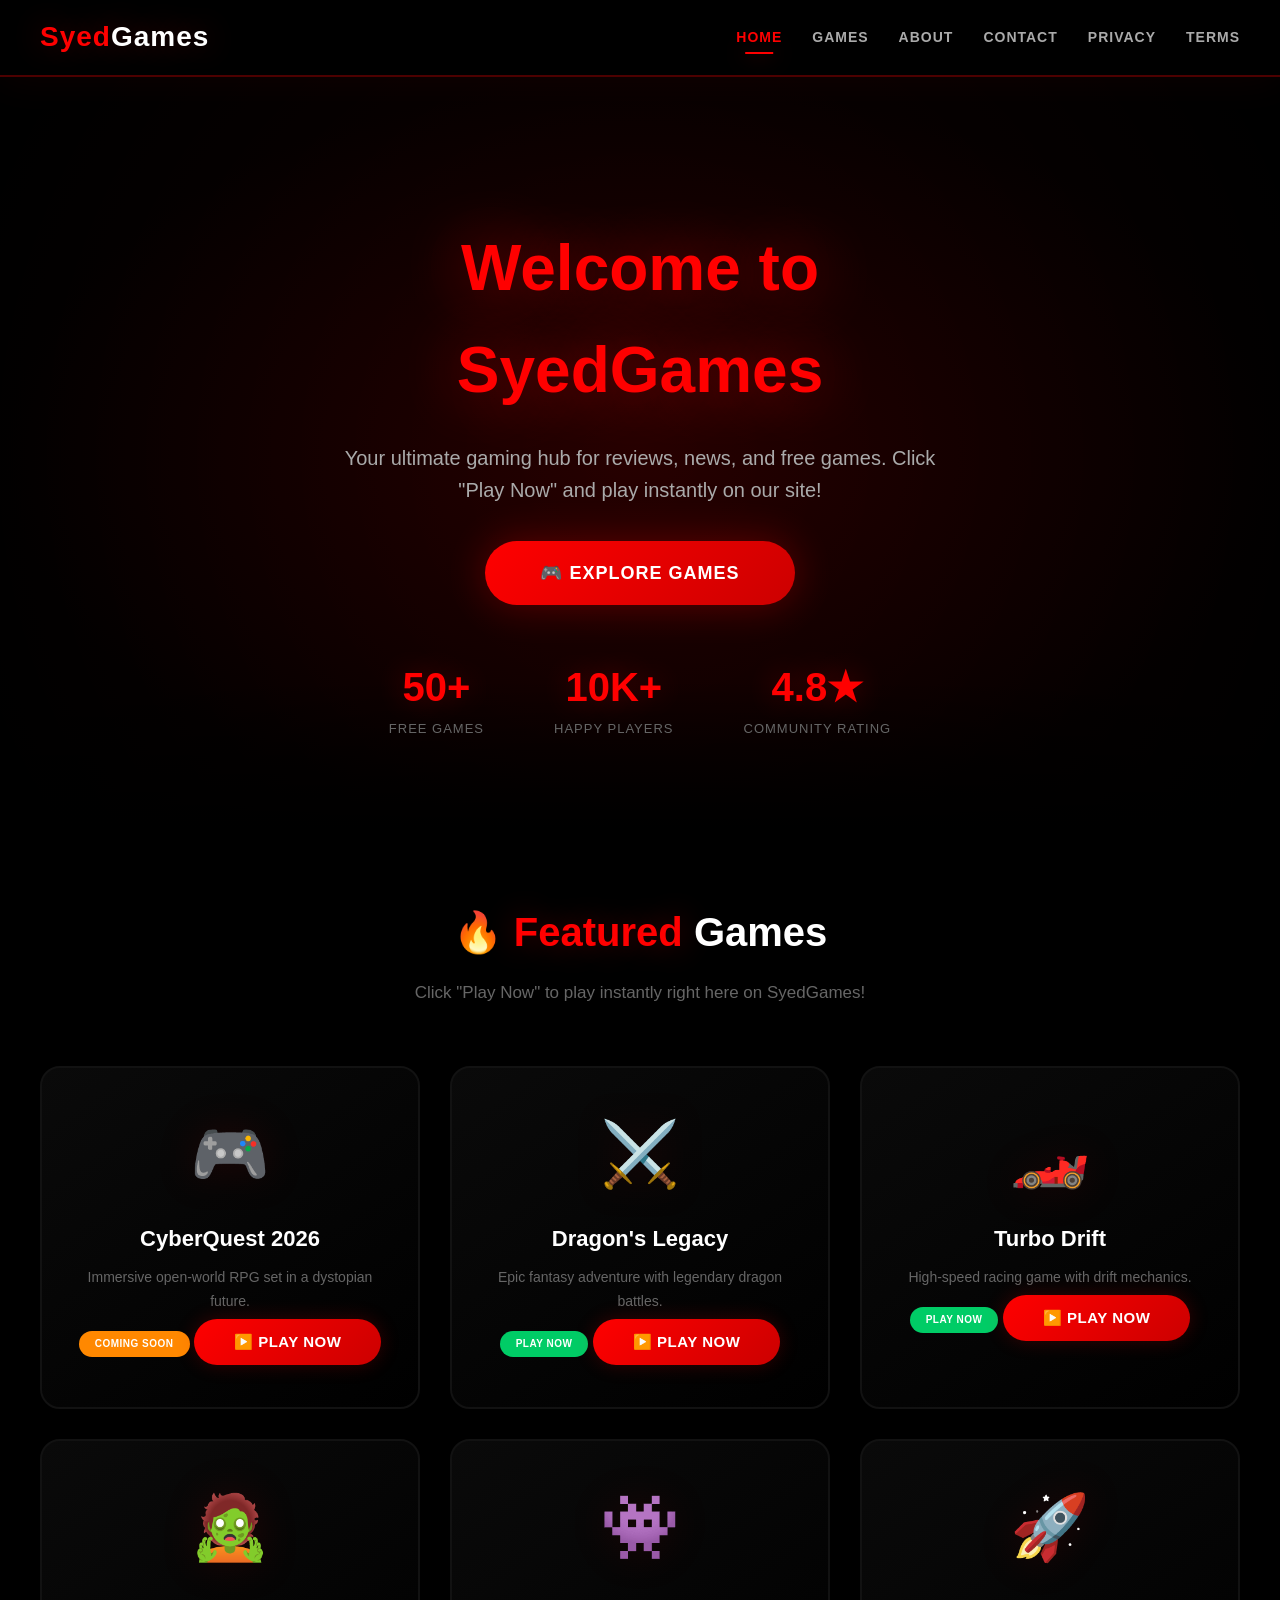
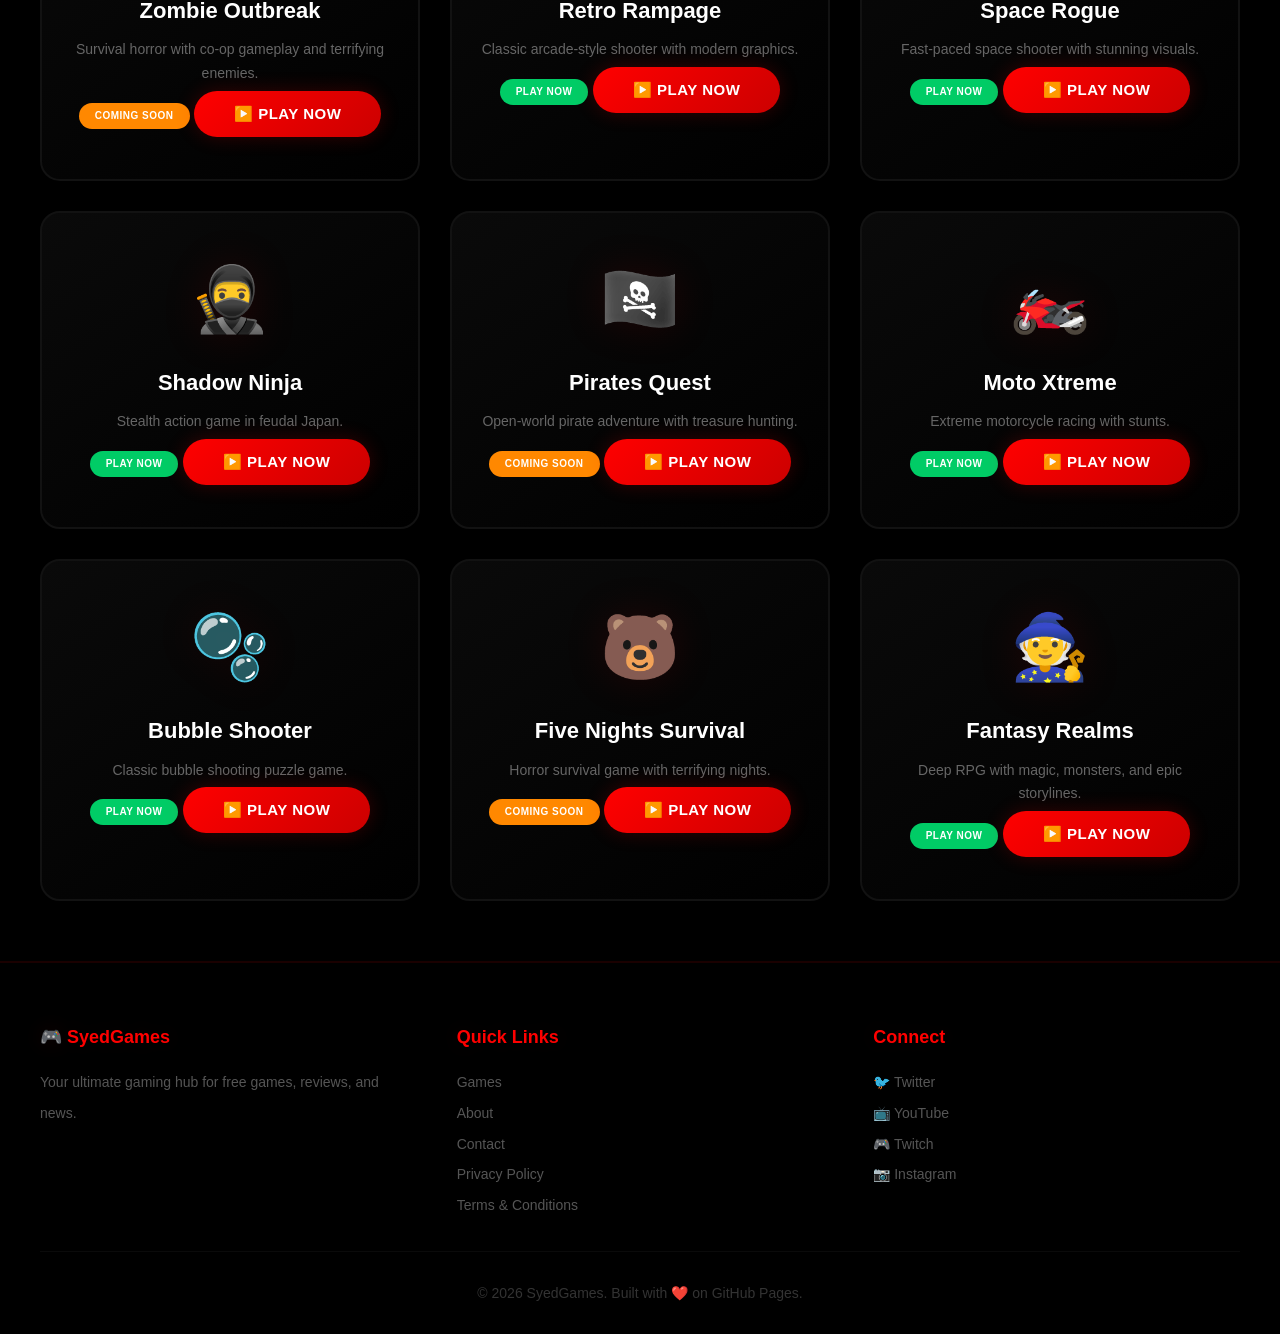
==== commit 7466e64d: "Enhance welcome message and update comments" ====
--- a/index.html
+++ b/index.html
@@ -22,7 +22,10 @@
     </header>
 
     <section class="hero">
-        <h1>Welcome to <span>SyedGames</span></h1>
+        <h1>
+            <span class="glow-text">Welcome to</span><br>
+            <span class="highlight">SyedGames</span>
+        </h1>
         <p>Your ultimate gaming hub for reviews, news, and free games. Click "Play Now" and play instantly on our site!</p>
         <a href="#gamesSection" class="btn">🎮 Explore Games</a>
         <div class="hero-stats">
@@ -155,7 +158,7 @@
         </div>
     </div>
 
-    <!-- ===== GAME PLAYER (Hidden by default) ===== -->
+    <!-- ===== GAME PLAYER ===== -->
     <div class="game-player-overlay" id="gamePlayerOverlay">
         <div class="game-player-container">
             <div class="game-player-header">
--- a/style.css
+++ b/style.css
@@ -1,3 +1,8 @@
+/* ========================================
+   PREMIUM BLACK + RED THEME
+   SyedGames - Ultimate Gaming Hub
+   ======================================== */
+
 /* ===== RESET ===== */
 * {
     margin: 0;
@@ -9,7 +14,7 @@
 }
 body {
     font-family: 'Segoe UI', Tahoma, Geneva, Verdana, sans-serif;
-    background: #0a0000;
+    background: #000000;
     color: #fff;
     line-height: 1.6;
 }
@@ -20,80 +25,93 @@
 
 /* ===== SCROLLBAR ===== */
 ::-webkit-scrollbar {
-    width: 10px;
+    width: 8px;
 }
 ::-webkit-scrollbar-track {
-    background: #1a0000;
+    background: #0a0a0a;
 }
 ::-webkit-scrollbar-thumb {
+    background: #ff0000;
+    border-radius: 10px;
+}
+::-webkit-scrollbar-thumb:hover {
     background: #cc0000;
-    border-radius: 10px;
-}
-::-webkit-scrollbar-thumb:hover {
-    background: #990000;
-}
-
-/* ===== HEADER ===== */
+}
+
+/* ===== SELECTION ===== */
+::selection {
+    background: #ff0000;
+    color: #fff;
+}
+
+/* ===== HEADER - GLASS MORPHISM ===== */
 header {
-    background: rgba(10, 0, 0, 0.95);
+    background: rgba(0, 0, 0, 0.92);
+    backdrop-filter: blur(20px);
+    -webkit-backdrop-filter: blur(20px);
     padding: 15px 40px;
     display: flex;
     justify-content: space-between;
     align-items: center;
-    border-bottom: 3px solid #cc0000;
+    border-bottom: 2px solid rgba(255, 0, 0, 0.3);
     position: sticky;
     top: 0;
     z-index: 1000;
-    backdrop-filter: blur(10px);
+    box-shadow: 0 4px 40px rgba(255, 0, 0, 0.05);
 }
 .logo {
     font-size: 28px;
-    font-weight: bold;
-    color: #cc0000;
+    font-weight: 800;
+    color: #ff0000;
     letter-spacing: 1px;
-    text-shadow: 0 0 20px rgba(204, 0, 0, 0.3);
+    text-shadow: 0 0 30px rgba(255, 0, 0, 0.3);
+    transition: all 0.3s;
 }
 .logo span {
     color: #fff;
 }
 .logo:hover {
-    transform: scale(1.02);
-    transition: 0.3s;
+    transform: scale(1.03);
+    text-shadow: 0 0 50px rgba(255, 0, 0, 0.5);
 }
 nav {
     display: flex;
     align-items: center;
-    gap: 25px;
+    gap: 30px;
     flex-wrap: wrap;
 }
 nav a {
-    color: #ccc;
-    font-size: 15px;
-    font-weight: 500;
-    transition: color 0.3s;
+    color: #aaa;
+    font-size: 14px;
+    font-weight: 600;
+    text-transform: uppercase;
+    letter-spacing: 1px;
+    transition: all 0.3s;
     position: relative;
 }
 nav a::after {
     content: '';
     position: absolute;
     bottom: -5px;
-    left: 0;
+    left: 50%;
+    transform: translateX(-50%);
     width: 0;
     height: 2px;
-    background: #cc0000;
+    background: #ff0000;
     transition: width 0.3s;
+    box-shadow: 0 0 20px rgba(255, 0, 0, 0.5);
 }
 nav a:hover {
     color: #fff;
 }
 nav a:hover::after {
-    width: 100%;
+    width: 60%;
 }
 nav a.active {
-    color: #cc0000;
+    color: #ff0000;
 }
 nav a.active::after {
-    width: 100%;
+    width: 60%;
 }
 .menu-toggle {
     display: none;
@@ -102,37 +120,48 @@
     cursor: pointer;
 }
 
-/* ===== HERO ===== */
+/* ===== HERO - RED GLOW ===== */
 .hero {
     text-align: center;
-    padding: 120px 20px 80px;
-    background: linear-gradient(135deg, #1a0000, #0a0000, #1a0000);
+    padding: 140px 20px 90px;
+    background: radial-gradient(ellipse at center, #1a0000 0%, #000000 70%);
     position: relative;
     overflow: hidden;
 }
 .hero::before {
     content: '';
     position: absolute;
-    top: -50%;
-    left: -50%;
-    width: 200%;
-    height: 200%;
-    background: radial-gradient(circle, rgba(204, 0, 0, 0.08) 0%, transparent 70%);
-    animation: rotate 30s linear infinite;
-}
-@keyframes rotate {
-    0% { transform: rotate(0deg); }
-    100% { transform: rotate(360deg); }
+    top: -30%;
+    left: -30%;
+    width: 160%;
+    height: 160%;
+    background: radial-gradient(circle, rgba(255, 0, 0, 0.06) 0%, transparent 60%);
+    animation: rotateGlow 25s linear infinite;
+}
+@keyframes rotateGlow {
+    0% { transform: rotate(0deg) scale(1); }
+    50% { transform: rotate(180deg) scale(1.1); }
+    100% { transform: rotate(360deg) scale(1); }
+}
+.hero::after {
+    content: '';
+    position: absolute;
+    bottom: 0;
+    left: 0;
+    right: 0;
+    height: 150px;
+    background: linear-gradient(to top, #000000, transparent);
 }
 .hero h1 {
-    font-size: 60px;
+    font-size: 64px;
     margin-bottom: 20px;
     position: relative;
     z-index: 1;
+    font-weight: 800;
 }
 .hero h1 span {
-    color: #cc0000;
-    text-shadow: 0 0 40px rgba(204, 0, 0, 0.4);
+    color: #ff0000;
+    text-shadow: 0 0 60px rgba(255, 0, 0, 0.5), 0 0 120px rgba(255, 0, 0, 0.2);
 }
 .hero p {
     font-size: 20px;
@@ -143,29 +172,30 @@
     z-index: 1;
 }
 .hero .btn {
-    background: #cc0000;
-    color: #fff;
-    padding: 16px 50px;
+    background: linear-gradient(135deg, #ff0000, #cc0000);
+    color: #fff;
+    padding: 18px 55px;
     border: none;
     border-radius: 50px;
     font-size: 18px;
-    font-weight: 600;
+    font-weight: 700;
+    text-transform: uppercase;
+    letter-spacing: 1px;
     cursor: pointer;
     transition: all 0.3s;
     display: inline-block;
     position: relative;
     z-index: 1;
-    box-shadow: 0 0 40px rgba(204, 0, 0, 0.3);
+    box-shadow: 0 0 40px rgba(255, 0, 0, 0.3);
 }
 .hero .btn:hover {
-    background: #990000;
-    transform: translateY(-3px);
-    box-shadow: 0 10px 50px rgba(204, 0, 0, 0.5);
+    transform: translateY(-4px) scale(1.02);
+    box-shadow: 0 10px 60px rgba(255, 0, 0, 0.6);
 }
 .hero-stats {
     display: flex;
     justify-content: center;
-    gap: 60px;
+    gap: 70px;
     margin-top: 50px;
     position: relative;
     z-index: 1;
@@ -174,29 +204,33 @@
     text-align: center;
 }
 .hero-stats .number {
-    font-size: 36px;
-    font-weight: bold;
-    color: #cc0000;
+    font-size: 40px;
+    font-weight: 800;
+    color: #ff0000;
+    text-shadow: 0 0 30px rgba(255, 0, 0, 0.3);
 }
 .hero-stats .label {
-    font-size: 14px;
-    color: #888;
+    font-size: 13px;
+    color: #666;
+    text-transform: uppercase;
+    letter-spacing: 1px;
 }
 
 /* ===== SECTION TITLES ===== */
 .section-title {
     text-align: center;
-    font-size: 38px;
-    margin: 60px 0 15px;
+    font-size: 40px;
+    font-weight: 800;
+    margin: 70px 0 15px;
     color: #fff;
 }
 .section-title span {
-    color: #cc0000;
-    text-shadow: 0 0 20px rgba(204, 0, 0, 0.3);
+    color: #ff0000;
+    text-shadow: 0 0 30px rgba(255, 0, 0, 0.3);
 }
 .section-subtitle {
     text-align: center;
-    color: #888;
+    color: #666;
     margin-bottom: 40px;
     font-size: 17px;
 }
@@ -207,23 +241,23 @@
     padding: 20px 20px 10px;
 }
 .search-container input {
-    background: #1a0000;
-    border: 2px solid #2a0000;
-    color: #fff;
-    padding: 14px 25px;
+    background: #0a0a0a;
+    border: 2px solid #1a1a1a;
+    color: #fff;
+    padding: 16px 30px;
     border-radius: 50px;
     width: 100%;
     max-width: 500px;
     font-size: 16px;
-    transition: border-color 0.3s, box-shadow 0.3s;
+    transition: all 0.3s;
     outline: none;
 }
 .search-container input:focus {
-    border-color: #cc0000;
-    box-shadow: 0 0 30px rgba(204, 0, 0, 0.1);
+    border-color: #ff0000;
+    box-shadow: 0 0 40px rgba(255, 0, 0, 0.1);
 }
 .search-container input::placeholder {
-    color: #666;
+    color: #444;
 }
 
 /* ===== CATEGORIES ===== */
@@ -235,24 +269,29 @@
     padding: 0 20px 40px;
 }
 .category-btn {
-    background: #1a0000;
-    color: #aaa;
-    padding: 10px 25px;
-    border: 2px solid #2a0000;
+    background: #0a0a0a;
+    color: #888;
+    padding: 12px 28px;
+    border: 2px solid #1a1a1a;
     border-radius: 30px;
     cursor: pointer;
     font-size: 14px;
-    font-weight: 500;
+    font-weight: 600;
     transition: all 0.3s;
     font-family: inherit;
-}
-.category-btn:hover,
+    text-transform: uppercase;
+    letter-spacing: 0.5px;
+}
+.category-btn:hover {
+    border-color: #ff0000;
+    color: #fff;
+    transform: translateY(-2px);
+}
 .category-btn.active {
-    background: #cc0000;
-    color: #fff;
-    border-color: #cc0000;
-    transform: translateY(-2px);
-    box-shadow: 0 8px 25px rgba(204, 0, 0, 0.3);
+    background: #ff0000;
+    color: #fff;
+    border-color: #ff0000;
+    box-shadow: 0 0 30px rgba(255, 0, 0, 0.3);
 }
 
 /* ===== GAME CARDS ===== */
@@ -265,12 +304,12 @@
     margin: 0 auto;
 }
 .game-card {
-    background: linear-gradient(145deg, #1a0000, #0a0000);
+    background: linear-gradient(145deg, #0a0a0a, #000000);
     border-radius: 20px;
-    padding: 30px 25px;
+    padding: 35px 25px;
     text-align: center;
-    transition: all 0.4s ease;
-    border: 2px solid #2a0000;
+    transition: all 0.4s cubic-bezier(0.175, 0.885, 0.32, 1.275);
+    border: 2px solid #121212;
     cursor: pointer;
     position: relative;
     overflow: hidden;
@@ -278,11 +317,11 @@
 .game-card::before {
     content: '';
     position: absolute;
-    top: -50%;
-    left: -50%;
-    width: 200%;
-    height: 200%;
-    background: radial-gradient(circle, rgba(204, 0, 0, 0.05) 0%, transparent 70%);
+    top: 0;
+    left: 0;
+    right: 0;
+    bottom: 0;
+    background: radial-gradient(circle at center, rgba(255, 0, 0, 0.03) 0%, transparent 70%);
     opacity: 0;
     transition: opacity 0.4s;
 }
@@ -290,103 +329,198 @@
     opacity: 1;
 }
 .game-card:hover {
-    transform: translateY(-12px) scale(1.01);
-    border-color: #cc0000;
-    box-shadow: 0 20px 60px rgba(204, 0, 0, 0.2);
+    transform: translateY(-15px) scale(1.01);
+    border-color: #ff0000;
+    box-shadow: 0 20px 60px rgba(255, 0, 0, 0.15), inset 0 0 60px rgba(255, 0, 0, 0.02);
 }
 .game-card .icon {
-    font-size: 60px;
+    font-size: 64px;
     margin-bottom: 15px;
     display: block;
+    filter: drop-shadow(0 0 20px rgba(255, 0, 0, 0.1));
 }
 .game-card h3 {
     color: #fff;
-    margin-bottom: 8px;
+    margin-bottom: 10px;
     font-size: 22px;
+    font-weight: 700;
 }
 .game-card p {
-    color: #999;
+    color: #666;
     font-size: 14px;
-    line-height: 1.6;
+    line-height: 1.7;
 }
 .game-card .badge {
     display: inline-block;
-    background: #cc0000;
-    color: #fff;
-    font-size: 11px;
-    padding: 4px 14px;
+    font-size: 10px;
+    padding: 5px 16px;
     border-radius: 20px;
-    font-weight: 600;
-    margin: 10px 0 15px;
+    font-weight: 700;
     text-transform: uppercase;
     letter-spacing: 0.5px;
+    margin: 12px 0 15px;
+}
+.game-card .badge.red {
+    background: #ff0000;
+    color: #fff;
 }
 .game-card .badge.green {
     background: #00cc66;
+    color: #fff;
 }
 .game-card .badge.orange {
-    background: #cc8800;
+    background: #ff8800;
+    color: #fff;
 }
 .game-card .btn-play {
-    background: #cc0000;
-    color: #fff;
-    padding: 12px 35px;
+    background: linear-gradient(135deg, #ff0000, #cc0000);
+    color: #fff;
+    padding: 14px 40px;
     border: none;
     border-radius: 30px;
     cursor: pointer;
     font-size: 15px;
-    font-weight: 600;
+    font-weight: 700;
+    text-transform: uppercase;
+    letter-spacing: 0.5px;
     transition: all 0.3s;
     margin-top: 5px;
     font-family: inherit;
+    box-shadow: 0 0 20px rgba(255, 0, 0, 0.2);
 }
 .game-card .btn-play:hover {
-    background: #990000;
-    transform: scale(1.05);
-    box-shadow: 0 8px 25px rgba(204, 0, 0, 0.4);
+    transform: scale(1.06);
+    box-shadow: 0 8px 30px rgba(255, 0, 0, 0.5);
 }
 .game-card .btn-play:active {
     transform: scale(0.95);
 }
 
+/* ===== GAME PLAYER OVERLAY ===== */
+.game-player-overlay {
+    display: none;
+    position: fixed;
+    top: 0;
+    left: 0;
+    width: 100%;
+    height: 100%;
+    background: rgba(0, 0, 0, 0.95);
+    z-index: 9999;
+    justify-content: center;
+    align-items: center;
+    backdrop-filter: blur(15px);
+    padding: 20px;
+}
+.game-player-overlay.active {
+    display: flex;
+    animation: fadeInPremium 0.3s ease;
+}
+@keyframes fadeInPremium {
+    from { opacity: 0; transform: scale(0.92) translateY(20px); }
+    to { opacity: 1; transform: scale(1) translateY(0); }
+}
+.game-player-container {
+    background: #0a0a0a;
+    border-radius: 24px;
+    width: 100%;
+    max-width: 1100px;
+    max-height: 90vh;
+    border: 2px solid rgba(255, 0, 0, 0.3);
+    box-shadow: 0 0 80px rgba(255, 0, 0, 0.1);
+    overflow: hidden;
+    display: flex;
+    flex-direction: column;
+}
+.game-player-header {
+    background: #000000;
+    padding: 18px 30px;
+    display: flex;
+    justify-content: space-between;
+    align-items: center;
+    border-bottom: 2px solid rgba(255, 0, 0, 0.2);
+    flex-wrap: wrap;
+    gap: 10px;
+}
+.game-player-header h3 {
+    color: #ff0000;
+    font-size: 18px;
+    margin: 0;
+    font-weight: 700;
+    text-shadow: 0 0 20px rgba(255, 0, 0, 0.2);
+}
+.close-game-btn {
+    background: #ff0000;
+    color: #fff;
+    border: none;
+    padding: 10px 30px;
+    border-radius: 30px;
+    font-size: 14px;
+    font-weight: 700;
+    cursor: pointer;
+    transition: all 0.3s;
+    font-family: inherit;
+    text-transform: uppercase;
+    letter-spacing: 0.5px;
+}
+.close-game-btn:hover {
+    background: #cc0000;
+    transform: scale(1.05);
+    box-shadow: 0 0 30px rgba(255, 0, 0, 0.3);
+}
+.game-player-body {
+    flex: 1;
+    position: relative;
+    background: #000;
+    min-height: 500px;
+}
+.game-player-body iframe {
+    width: 100%;
+    height: 100%;
+    min-height: 500px;
+    display: block;
+}
+
 /* ===== FOOTER ===== */
 footer {
-    background: #0a0000;
-    border-top: 2px solid #1a0000;
-    padding: 50px 40px 30px;
+    background: #000000;
+    border-top: 2px solid rgba(255, 0, 0, 0.1);
+    padding: 60px 40px 30px;
 }
 .footer-content {
     max-width: 1300px;
     margin: 0 auto;
     display: grid;
     grid-template-columns: repeat(auto-fit, minmax(200px, 1fr));
-    gap: 40px;
+    gap: 50px;
 }
 .footer-content h4 {
-    color: #cc0000;
+    color: #ff0000;
     font-size: 18px;
+    font-weight: 700;
     margin-bottom: 15px;
+    text-shadow: 0 0 20px rgba(255, 0, 0, 0.1);
 }
 .footer-content p,
 .footer-content a {
-    color: #888;
+    color: #555;
     font-size: 14px;
-    line-height: 2;
+    line-height: 2.2;
     display: block;
+    transition: color 0.3s;
 }
 .footer-content a:hover {
-    color: #cc0000;
+    color: #ff0000;
 }
 .footer-bottom {
     text-align: center;
     padding-top: 30px;
     margin-top: 30px;
-    border-top: 1px solid #1a0000;
-    color: #666;
+    border-top: 1px solid #0a0a0a;
+    color: #333;
     font-size: 14px;
 }
 .footer-bottom a {
-    color: #cc0000;
+    color: #ff0000;
 }
 .footer-bottom a:hover {
     text-decoration: underline;
@@ -407,20 +541,20 @@
         flex-direction: column;
         gap: 12px;
         padding: 15px 0;
-        border-top: 1px solid #1a0000;
+        border-top: 1px solid rgba(255, 0, 0, 0.1);
         margin-top: 10px;
     }
     nav.open {
         display: flex;
     }
     nav a {
-        font-size: 16px;
+        font-size: 15px;
     }
     .hero {
-        padding: 80px 20px 50px;
+        padding: 90px 20px 60px;
     }
     .hero h1 {
-        font-size: 34px;
+        font-size: 36px;
     }
     .hero p {
         font-size: 16px;
@@ -438,12 +572,33 @@
         gap: 20px;
     }
     .section-title {
-        font-size: 28px;
+        font-size: 30px;
         margin: 40px 0 10px;
     }
     .footer-content {
         grid-template-columns: 1fr 1fr;
-        gap: 25px;
+        gap: 30px;
+    }
+    .game-player-container {
+        max-width: 100%;
+        max-height: 95vh;
+        border-radius: 16px;
+    }
+    .game-player-header {
+        padding: 14px 20px;
+    }
+    .game-player-header h3 {
+        font-size: 15px;
+    }
+    .close-game-btn {
+        padding: 8px 20px;
+        font-size: 13px;
+    }
+    .game-player-body {
+        min-height: 350px;
+    }
+    .game-player-body iframe {
+        min-height: 350px;
     }
 }
 @media (max-width: 480px) {
@@ -453,4 +608,22 @@
     .footer-content {
         grid-template-columns: 1fr;
     }
-}
+    .game-player-header {
+        flex-direction: column;
+        text-align: center;
+        padding: 12px 15px;
+    }
+    .game-player-body {
+        min-height: 280px;
+    }
+    .game-player-body iframe {
+        min-height: 280px;
+    }
+    .hero h1 {
+        font-size: 28px;
+    }
+    .hero .btn {
+        padding: 14px 35px;
+        font-size: 15px;
+    }
+}
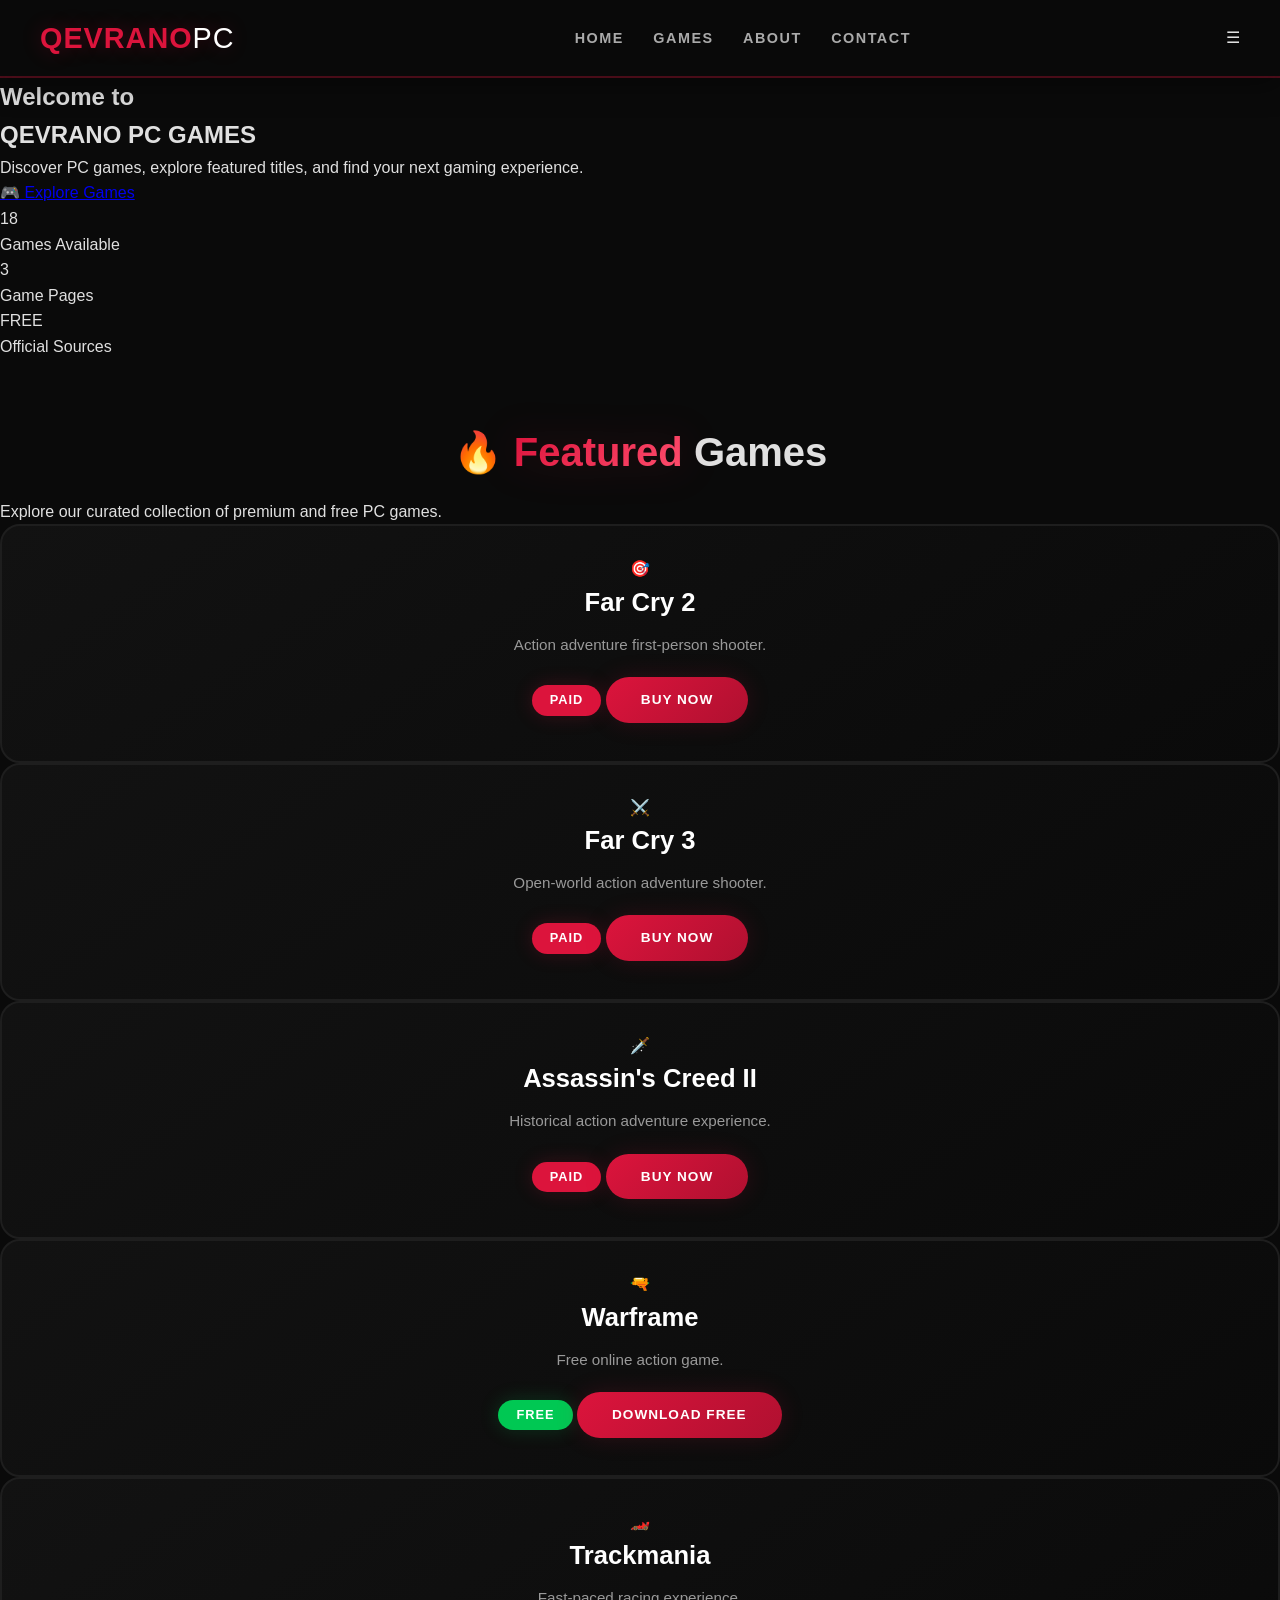
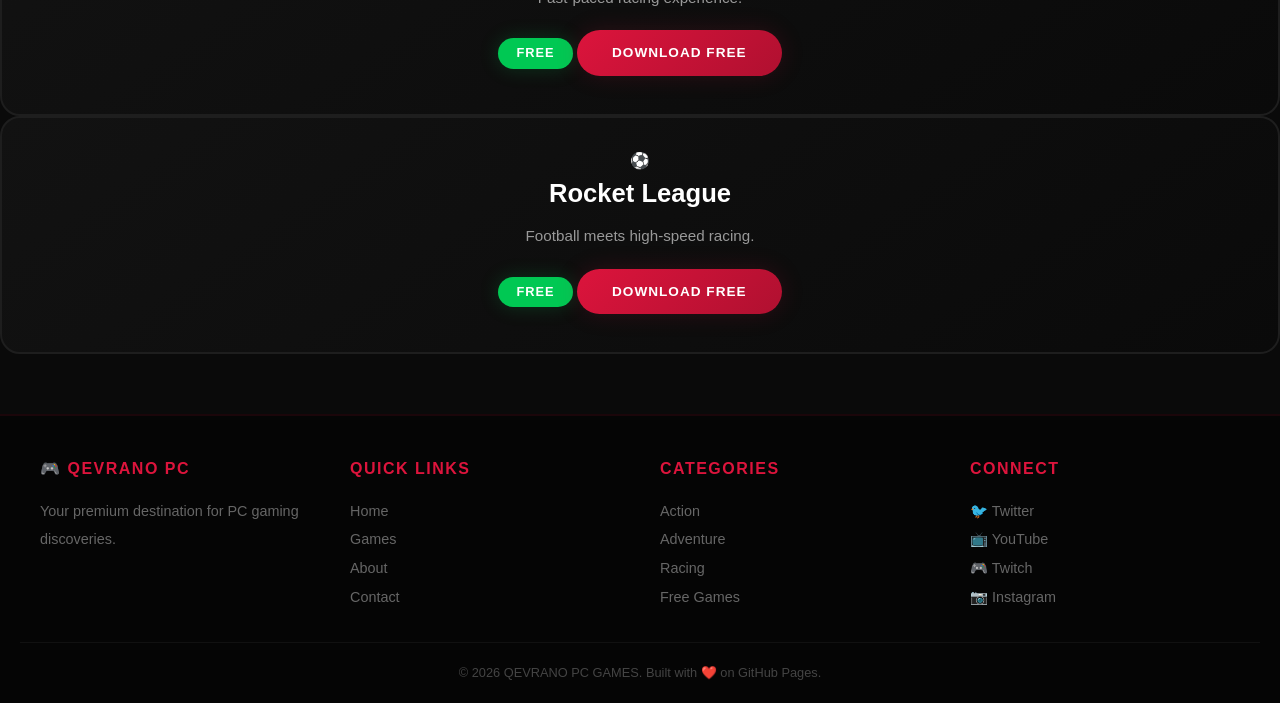
==== commit 55c34d74: "Revamp branding from SyedGames to QEVRANO PC GAMES Updated the title and branding from 'SyedGames' t" ====
--- a/index.html
+++ b/index.html
@@ -3,187 +3,133 @@
 <head>
     <meta charset="UTF-8">
     <meta name="viewport" content="width=device-width, initial-scale=1.0">
-    <title>SyedGames - Ultimate Gaming Hub</title>
+    <title>QEVRANO PC GAMES - Premium Gaming Hub</title>
     <link rel="stylesheet" href="style.css">
 </head>
 <body>
 
+    <!-- ===== HEADER ===== -->
     <header>
-        <div class="logo">Syed<span>Games</span></div>
-        <div class="menu-toggle" onclick="toggleMenu()">☰</div>
-        <nav id="mainNav">
+        <div class="logo">
+            <a href="index.html">QEVRANO<span>PC</span></a>
+        </div>
+        <nav>
             <a href="index.html" class="active">Home</a>
             <a href="games.html">Games</a>
             <a href="about.html">About</a>
             <a href="contact.html">Contact</a>
-            <a href="privacy.html">Privacy</a>
-            <a href="terms.html">Terms</a>
         </nav>
+        <div class="menu-toggle" onclick="toggleMenu()">☰</div>
     </header>
 
+    <!-- ===== HERO SECTION ===== -->
     <section class="hero">
-        <h1>
-            <span class="glow-text">Welcome to</span><br>
-            <span class="highlight">SyedGames</span>
-        </h1>
-        <p>Your ultimate gaming hub for reviews, news, and free games. Click "Play Now" and play instantly on our site!</p>
-        <a href="#gamesSection" class="btn">🎮 Explore Games</a>
+        <div class="hero-content">
+            <h1>
+                <span class="glow-text">Welcome to</span><br>
+                <span class="highlight">QEVRANO</span>
+                <span class="sub-highlight">PC GAMES</span>
+            </h1>
+            <p>Discover PC games, explore featured titles, and find your next gaming experience.</p>
+            <a href="#featured" class="btn-primary">🎮 Explore Games</a>
+        </div>
+        
         <div class="hero-stats">
-            <div>
-                <div class="number">50+</div>
-                <div class="label">Free Games</div>
+            <div class="stat-item">
+                <div class="number">18</div>
+                <div class="label">Games Available</div>
             </div>
-            <div>
-                <div class="number">10K+</div>
-                <div class="label">Happy Players</div>
+            <div class="stat-item">
+                <div class="number">3</div>
+                <div class="label">Game Pages</div>
             </div>
-            <div>
-                <div class="number">4.8★</div>
-                <div class="label">Community Rating</div>
+            <div class="stat-item">
+                <div class="number">FREE</div>
+                <div class="label">Official Sources</div>
             </div>
         </div>
     </section>
 
-    <h2 class="section-title" id="gamesSection">🔥 <span>Featured</span> Games</h2>
-    <p class="section-subtitle">Click "Play Now" to play instantly right here on SyedGames!</p>
+    <!-- ===== FEATURED GAMES ===== -->
+    <h2 class="section-title" id="featured">🔥 <span>Featured</span> Games</h2>
+    <p class="section-subtitle">Explore our curated collection of premium and free PC games.</p>
 
-    <!-- ===== GAME GRID ===== -->
     <div class="games-grid">
-        <!-- Game 1 -->
-        <div class="game-card" data-game="CyberQuest 2026" data-url="https://www.gameflare.com/embed/cyber-quest/">
-            <span class="icon">🎮</span>
-            <h3>CyberQuest 2026</h3>
-            <p>Immersive open-world RPG set in a dystopian future.</p>
-            <span class="badge orange">Coming Soon</span>
-            <button class="btn-play" onclick="playGame(this)">▶️ Play Now</button>
+        <!-- Paid Game 1 -->
+        <div class="game-card">
+            <div class="game-icon">🎯</div>
+            <h3>Far Cry 2</h3>
+            <p>Action adventure first-person shooter.</p>
+            <span class="price-tag paid">PAID</span>
+            <a href="#" class="btn">Buy Now</a>
         </div>
 
-        <!-- Game 2 -->
-        <div class="game-card" data-game="Dragon's Legacy" data-url="https://www.crazygames.com/embed/dragon-legacy">
-            <span class="icon">⚔️</span>
-            <h3>Dragon's Legacy</h3>
-            <p>Epic fantasy adventure with legendary dragon battles.</p>
-            <span class="badge green">Play Now</span>
-            <button class="btn-play" onclick="playGame(this)">▶️ Play Now</button>
+        <!-- Paid Game 2 -->
+        <div class="game-card">
+            <div class="game-icon">⚔️</div>
+            <h3>Far Cry 3</h3>
+            <p>Open-world action adventure shooter.</p>
+            <span class="price-tag paid">PAID</span>
+            <a href="#" class="btn">Buy Now</a>
         </div>
 
-        <!-- Game 3 -->
-        <div class="game-card" data-game="Turbo Drift" data-url="https://www.gameflare.com/embed/turbo-drift/">
-            <span class="icon">🏎️</span>
-            <h3>Turbo Drift</h3>
-            <p>High-speed racing game with drift mechanics.</p>
-            <span class="badge green">Play Now</span>
-            <button class="btn-play" onclick="playGame(this)">▶️ Play Now</button>
+        <!-- Paid Game 3 -->
+        <div class="game-card">
+            <div class="game-icon">🗡️</div>
+            <h3>Assassin's Creed II</h3>
+            <p>Historical action adventure experience.</p>
+            <span class="price-tag paid">PAID</span>
+            <a href="#" class="btn">Buy Now</a>
         </div>
 
-        <!-- Game 4 -->
-        <div class="game-card" data-game="Zombie Outbreak" data-url="https://www.crazygames.com/embed/zombie-outbreak">
-            <span class="icon">🧟</span>
-            <h3>Zombie Outbreak</h3>
-            <p>Survival horror with co-op gameplay and terrifying enemies.</p>
-            <span class="badge orange">Coming Soon</span>
-            <button class="btn-play" onclick="playGame(this)">▶️ Play Now</button>
+        <!-- Free Game 1 -->
+        <div class="game-card">
+            <div class="game-icon">🔫</div>
+            <h3>Warframe</h3>
+            <p>Free online action game.</p>
+            <span class="price-tag free">FREE</span>
+            <a href="#" class="btn">Download Free</a>
         </div>
 
-        <!-- Game 5 -->
-        <div class="game-card" data-game="Retro Rampage" data-url="https://www.gameflare.com/embed/retro-rampage/">
-            <span class="icon">👾</span>
-            <h3>Retro Rampage</h3>
-            <p>Classic arcade-style shooter with modern graphics.</p>
-            <span class="badge green">Play Now</span>
-            <button class="btn-play" onclick="playGame(this)">▶️ Play Now</button>
+        <!-- Free Game 2 -->
+        <div class="game-card">
+            <div class="game-icon">🏎️</div>
+            <h3>Trackmania</h3>
+            <p>Fast-paced racing experience.</p>
+            <span class="price-tag free">FREE</span>
+            <a href="#" class="btn">Download Free</a>
         </div>
 
-        <!-- Game 6 -->
-        <div class="game-card" data-game="Space Rogue" data-url="https://www.crazygames.com/embed/space-rogue">
-            <span class="icon">🚀</span>
-            <h3>Space Rogue</h3>
-            <p>Fast-paced space shooter with stunning visuals.</p>
-            <span class="badge green">Play Now</span>
-            <button class="btn-play" onclick="playGame(this)">▶️ Play Now</button>
-        </div>
-
-        <!-- Game 7 -->
-        <div class="game-card" data-game="Shadow Ninja" data-url="https://www.gameflare.com/embed/shadow-ninja/">
-            <span class="icon">🥷</span>
-            <h3>Shadow Ninja</h3>
-            <p>Stealth action game in feudal Japan.</p>
-            <span class="badge green">Play Now</span>
-            <button class="btn-play" onclick="playGame(this)">▶️ Play Now</button>
-        </div>
-
-        <!-- Game 8 -->
-        <div class="game-card" data-game="Pirates Quest" data-url="https://www.crazygames.com/embed/pirates-quest">
-            <span class="icon">🏴‍☠️</span>
-            <h3>Pirates Quest</h3>
-            <p>Open-world pirate adventure with treasure hunting.</p>
-            <span class="badge orange">Coming Soon</span>
-            <button class="btn-play" onclick="playGame(this)">▶️ Play Now</button>
-        </div>
-
-        <!-- Game 9 -->
-        <div class="game-card" data-game="Moto Xtreme" data-url="https://www.gameflare.com/embed/moto-xtreme/">
-            <span class="icon">🏍️</span>
-            <h3>Moto Xtreme</h3>
-            <p>Extreme motorcycle racing with stunts.</p>
-            <span class="badge green">Play Now</span>
-            <button class="btn-play" onclick="playGame(this)">▶️ Play Now</button>
-        </div>
-
-        <!-- Game 10 -->
-        <div class="game-card" data-game="Bubble Shooter" data-url="https://www.crazygames.com/embed/bubble-shooter">
-            <span class="icon">🫧</span>
-            <h3>Bubble Shooter</h3>
-            <p>Classic bubble shooting puzzle game.</p>
-            <span class="badge green">Play Now</span>
-            <button class="btn-play" onclick="playGame(this)">▶️ Play Now</button>
-        </div>
-
-        <!-- Game 11 -->
-        <div class="game-card" data-game="Five Nights Survival" data-url="https://www.gameflare.com/embed/five-nights-survival/">
-            <span class="icon">🐻</span>
-            <h3>Five Nights Survival</h3>
-            <p>Horror survival game with terrifying nights.</p>
-            <span class="badge orange">Coming Soon</span>
-            <button class="btn-play" onclick="playGame(this)">▶️ Play Now</button>
-        </div>
-
-        <!-- Game 12 -->
-        <div class="game-card" data-game="Fantasy Realms" data-url="https://www.crazygames.com/embed/fantasy-realms">
-            <span class="icon">🧙</span>
-            <h3>Fantasy Realms</h3>
-            <p>Deep RPG with magic, monsters, and epic storylines.</p>
-            <span class="badge green">Play Now</span>
-            <button class="btn-play" onclick="playGame(this)">▶️ Play Now</button>
+        <!-- Free Game 3 -->
+        <div class="game-card">
+            <div class="game-icon">⚽</div>
+            <h3>Rocket League</h3>
+            <p>Football meets high-speed racing.</p>
+            <span class="price-tag free">FREE</span>
+            <a href="#" class="btn">Download Free</a>
         </div>
     </div>
 
-    <!-- ===== GAME PLAYER ===== -->
-    <div class="game-player-overlay" id="gamePlayerOverlay">
-        <div class="game-player-container">
-            <div class="game-player-header">
-                <h3 id="gameTitle">🎮 Playing: CyberQuest 2026</h3>
-                <button class="close-game-btn" onclick="closeGame()">✕ Close Game</button>
-            </div>
-            <div class="game-player-body">
-                <iframe id="gameFrame" src="" frameborder="0" allow="fullscreen" allowfullscreen></iframe>
-            </div>
-        </div>
-    </div>
-
+    <!-- ===== FOOTER ===== -->
     <footer>
         <div class="footer-content">
             <div>
-                <h4>🎮 SyedGames</h4>
-                <p>Your ultimate gaming hub for free games, reviews, and news.</p>
+                <h4>🎮 QEVRANO PC</h4>
+                <p>Your premium destination for PC gaming discoveries.</p>
             </div>
             <div>
                 <h4>Quick Links</h4>
+                <a href="index.html">Home</a>
                 <a href="games.html">Games</a>
                 <a href="about.html">About</a>
                 <a href="contact.html">Contact</a>
-                <a href="privacy.html">Privacy Policy</a>
-                <a href="terms.html">Terms & Conditions</a>
+            </div>
+            <div>
+                <h4>Categories</h4>
+                <a href="#">Action</a>
+                <a href="#">Adventure</a>
+                <a href="#">Racing</a>
+                <a href="#">Free Games</a>
             </div>
             <div>
                 <h4>Connect</h4>
@@ -194,40 +140,14 @@
             </div>
         </div>
         <div class="footer-bottom">
-            <p>&copy; 2026 SyedGames. Built with ❤️ on GitHub Pages.</p>
+            <p>&copy; 2026 QEVRANO PC GAMES. Built with ❤️ on GitHub Pages.</p>
         </div>
     </footer>
 
     <script>
         function toggleMenu() {
-            document.getElementById('mainNav').classList.toggle('open');
+            document.querySelector('nav').classList.toggle('open');
         }
-
-        function playGame(button) {
-            const card = button.closest('.game-card');
-            const gameUrl = card.getAttribute('data-url');
-            const gameTitle = card.getAttribute('data-game') || 'Game';
-            const iframe = document.getElementById('gameFrame');
-            const titleElement = document.getElementById('gameTitle');
-            iframe.src = gameUrl;
-            titleElement.textContent = '🎮 Playing: ' + gameTitle;
-            document.getElementById('gamePlayerOverlay').classList.add('active');
-            document.body.style.overflow = 'hidden';
-        }
-
-        function closeGame() {
-            document.getElementById('gamePlayerOverlay').classList.remove('active');
-            document.getElementById('gameFrame').src = '';
-            document.body.style.overflow = 'auto';
-        }
-
-        document.addEventListener('keydown', function(e) {
-            if (e.key === 'Escape') closeGame();
-        });
-
-        document.getElementById('gamePlayerOverlay').addEventListener('click', function(e) {
-            if (e.target === this) closeGame();
-        });
     </script>
 </body>
 </html>
--- a/style.css
+++ b/style.css
@@ -1,29 +1,23 @@
 /* ========================================
-   PREMIUM BLACK + RED THEME
-   SyedGames - Ultimate Gaming Hub
+   PREMIUM BLACK & RED THEME
+   For QEVRANO PC GAMES
    ======================================== */
 
-/* ===== RESET ===== */
+/* ----- RESET & BASE ----- */
 * {
     margin: 0;
     padding: 0;
     box-sizing: border-box;
 }
-html {
-    scroll-behavior: smooth;
-}
+
 body {
     font-family: 'Segoe UI', Tahoma, Geneva, Verdana, sans-serif;
-    background: #000000;
-    color: #fff;
+    background: #0a0a0a;
+    color: #e0e0e0;
     line-height: 1.6;
 }
-a {
-    text-decoration: none;
-    color: inherit;
-}
-
-/* ===== SCROLLBAR ===== */
+
+/* ----- SCROLLBAR ----- */
 ::-webkit-scrollbar {
     width: 8px;
 }
@@ -31,62 +25,57 @@
     background: #0a0a0a;
 }
 ::-webkit-scrollbar-thumb {
-    background: #ff0000;
+    background: #dc143c;
     border-radius: 10px;
 }
 ::-webkit-scrollbar-thumb:hover {
-    background: #cc0000;
-}
-
-/* ===== SELECTION ===== */
-::selection {
-    background: #ff0000;
-    color: #fff;
-}
-
-/* ===== HEADER - GLASS MORPHISM ===== */
+    background: #b01030;
+}
+
+/* ----- HEADER / NAVIGATION (Premium Glass) ----- */
 header {
-    background: rgba(0, 0, 0, 0.92);
-    backdrop-filter: blur(20px);
-    -webkit-backdrop-filter: blur(20px);
+    background: rgba(10, 10, 10, 0.85);
+    backdrop-filter: blur(12px);
+    -webkit-backdrop-filter: blur(12px);
     padding: 15px 40px;
     display: flex;
     justify-content: space-between;
     align-items: center;
-    border-bottom: 2px solid rgba(255, 0, 0, 0.3);
+    border-bottom: 2px solid rgba(220, 20, 60, 0.3);
     position: sticky;
     top: 0;
-    z-index: 1000;
-    box-shadow: 0 4px 40px rgba(255, 0, 0, 0.05);
-}
+    z-index: 100;
+    box-shadow: 0 4px 30px rgba(0, 0, 0, 0.5);
+}
+
 .logo {
-    font-size: 28px;
-    font-weight: 800;
-    color: #ff0000;
+    font-size: 1.8rem;
+    font-weight: 900;
     letter-spacing: 1px;
-    text-shadow: 0 0 30px rgba(255, 0, 0, 0.3);
-    transition: all 0.3s;
-}
-.logo span {
-    color: #fff;
-}
-.logo:hover {
-    transform: scale(1.03);
-    text-shadow: 0 0 50px rgba(255, 0, 0, 0.5);
-}
-nav {
-    display: flex;
-    align-items: center;
-    gap: 30px;
-    flex-wrap: wrap;
-}
+}
+.logo a {
+    color: #dc143c;
+    text-decoration: none;
+    text-shadow: 0 0 20px rgba(220, 20, 60, 0.3);
+    transition: text-shadow 0.3s ease;
+}
+.logo a:hover {
+    text-shadow: 0 0 40px rgba(220, 20, 60, 0.6);
+}
+.logo a span {
+    color: #ffffff;
+    font-weight: 300;
+}
+
 nav a {
     color: #aaa;
-    font-size: 14px;
+    text-decoration: none;
+    margin-left: 25px;
+    font-size: 0.9rem;
     font-weight: 600;
     text-transform: uppercase;
-    letter-spacing: 1px;
-    transition: all 0.3s;
+    letter-spacing: 1.5px;
+    transition: color 0.3s ease;
     position: relative;
 }
 nav a::after {
@@ -97,533 +86,252 @@
     transform: translateX(-50%);
     width: 0;
     height: 2px;
-    background: #ff0000;
-    transition: width 0.3s;
-    box-shadow: 0 0 20px rgba(255, 0, 0, 0.5);
+    background: #dc143c;
+    transition: width 0.3s ease;
+    box-shadow: 0 0 15px rgba(220, 20, 60, 0.5);
 }
 nav a:hover {
     color: #fff;
 }
 nav a:hover::after {
-    width: 60%;
-}
-nav a.active {
-    color: #ff0000;
-}
-nav a.active::after {
-    width: 60%;
-}
-.menu-toggle {
-    display: none;
-    font-size: 28px;
-    color: #fff;
-    cursor: pointer;
-}
-
-/* ===== HERO - RED GLOW ===== */
-.hero {
-    text-align: center;
-    padding: 140px 20px 90px;
-    background: radial-gradient(ellipse at center, #1a0000 0%, #000000 70%);
-    position: relative;
-    overflow: hidden;
-}
-.hero::before {
-    content: '';
-    position: absolute;
-    top: -30%;
-    left: -30%;
-    width: 160%;
-    height: 160%;
-    background: radial-gradient(circle, rgba(255, 0, 0, 0.06) 0%, transparent 60%);
-    animation: rotateGlow 25s linear infinite;
-}
-@keyframes rotateGlow {
-    0% { transform: rotate(0deg) scale(1); }
-    50% { transform: rotate(180deg) scale(1.1); }
-    100% { transform: rotate(360deg) scale(1); }
-}
-.hero::after {
-    content: '';
-    position: absolute;
-    bottom: 0;
-    left: 0;
-    right: 0;
-    height: 150px;
-    background: linear-gradient(to top, #000000, transparent);
-}
-.hero h1 {
-    font-size: 64px;
-    margin-bottom: 20px;
-    position: relative;
-    z-index: 1;
-    font-weight: 800;
-}
-.hero h1 span {
-    color: #ff0000;
-    text-shadow: 0 0 60px rgba(255, 0, 0, 0.5), 0 0 120px rgba(255, 0, 0, 0.2);
-}
-.hero p {
-    font-size: 20px;
-    color: #aaa;
-    max-width: 600px;
-    margin: 0 auto 35px;
-    position: relative;
-    z-index: 1;
-}
-.hero .btn {
-    background: linear-gradient(135deg, #ff0000, #cc0000);
-    color: #fff;
-    padding: 18px 55px;
-    border: none;
-    border-radius: 50px;
-    font-size: 18px;
-    font-weight: 700;
-    text-transform: uppercase;
-    letter-spacing: 1px;
-    cursor: pointer;
-    transition: all 0.3s;
-    display: inline-block;
-    position: relative;
-    z-index: 1;
-    box-shadow: 0 0 40px rgba(255, 0, 0, 0.3);
-}
-.hero .btn:hover {
-    transform: translateY(-4px) scale(1.02);
-    box-shadow: 0 10px 60px rgba(255, 0, 0, 0.6);
-}
-.hero-stats {
+    width: 70%;
+}
+
+/* ----- MAIN HEADER TEXT (Premium Gradient) ----- */
+.main-header h1 {
+    font-size: 3.5rem;
+    font-weight: 900;
+    text-align: center;
+    margin: 40px 0 10px;
+    letter-spacing: -1px;
+}
+.main-header h1 .highlight {
+    background: linear-gradient(135deg, #dc143c, #ff4d6d);
+    -webkit-background-clip: text;
+    -webkit-text-fill-color: transparent;
+    background-clip: text;
+    text-shadow: none;
+    filter: drop-shadow(0 0 30px rgba(220, 20, 60, 0.3));
+    animation: gradientShift 4s ease-in-out infinite;
+}
+@keyframes gradientShift {
+    0% { background-position: 0% 50%; }
+    50% { background-position: 100% 50%; }
+    100% { background-position: 0% 50%; }
+}
+.main-header .subtitle {
+    text-align: center;
+    color: #888;
+    font-size: 1.2rem;
+    font-weight: 300;
+    margin-bottom: 40px;
+}
+
+/* ----- STATS SECTION ----- */
+.stats {
     display: flex;
     justify-content: center;
-    gap: 70px;
-    margin-top: 50px;
-    position: relative;
-    z-index: 1;
-}
-.hero-stats div {
-    text-align: center;
-}
-.hero-stats .number {
-    font-size: 40px;
+    gap: 50px;
+    margin: 30px 0 50px;
+}
+.stats div {
+    text-align: center;
+}
+.stats .number {
+    font-size: 2.5rem;
+    font-weight: 900;
+    color: #dc143c;
+    text-shadow: 0 0 20px rgba(220, 20, 60, 0.2);
+}
+.stats .label {
+    color: #777;
+    text-transform: uppercase;
+    font-size: 0.75rem;
+    letter-spacing: 1.5px;
+    font-weight: 600;
+}
+
+/* ----- SECTION TITLES ----- */
+.section-title {
+    text-align: center;
+    font-size: 2.5rem;
     font-weight: 800;
-    color: #ff0000;
-    text-shadow: 0 0 30px rgba(255, 0, 0, 0.3);
-}
-.hero-stats .label {
-    font-size: 13px;
-    color: #666;
-    text-transform: uppercase;
-    letter-spacing: 1px;
-}
-
-/* ===== SECTION TITLES ===== */
-.section-title {
-    text-align: center;
-    font-size: 40px;
-    font-weight: 800;
-    margin: 70px 0 15px;
-    color: #fff;
+    margin: 60px 0 15px;
 }
 .section-title span {
-    color: #ff0000;
-    text-shadow: 0 0 30px rgba(255, 0, 0, 0.3);
-}
-.section-subtitle {
-    text-align: center;
-    color: #666;
-    margin-bottom: 40px;
-    font-size: 17px;
-}
-
-/* ===== SEARCH ===== */
-.search-container {
-    text-align: center;
-    padding: 20px 20px 10px;
-}
-.search-container input {
-    background: #0a0a0a;
-    border: 2px solid #1a1a1a;
-    color: #fff;
-    padding: 16px 30px;
-    border-radius: 50px;
-    width: 100%;
-    max-width: 500px;
-    font-size: 16px;
-    transition: all 0.3s;
-    outline: none;
-}
-.search-container input:focus {
-    border-color: #ff0000;
-    box-shadow: 0 0 40px rgba(255, 0, 0, 0.1);
-}
-.search-container input::placeholder {
-    color: #444;
-}
-
-/* ===== CATEGORIES ===== */
-.categories {
-    display: flex;
-    justify-content: center;
-    gap: 15px;
-    flex-wrap: wrap;
-    padding: 0 20px 40px;
-}
-.category-btn {
-    background: #0a0a0a;
-    color: #888;
-    padding: 12px 28px;
-    border: 2px solid #1a1a1a;
-    border-radius: 30px;
-    cursor: pointer;
-    font-size: 14px;
-    font-weight: 600;
-    transition: all 0.3s;
-    font-family: inherit;
-    text-transform: uppercase;
-    letter-spacing: 0.5px;
-}
-.category-btn:hover {
-    border-color: #ff0000;
-    color: #fff;
-    transform: translateY(-2px);
-}
-.category-btn.active {
-    background: #ff0000;
-    color: #fff;
-    border-color: #ff0000;
-    box-shadow: 0 0 30px rgba(255, 0, 0, 0.3);
-}
-
-/* ===== GAME CARDS ===== */
-.games-grid {
+    background: linear-gradient(135deg, #dc143c, #ff4d6d);
+    -webkit-background-clip: text;
+    -webkit-text-fill-color: transparent;
+    background-clip: text;
+    filter: drop-shadow(0 0 20px rgba(220, 20, 60, 0.2));
+}
+
+/* ----- GAME CARDS (Premium & Interactive) ----- */
+.game-grid {
     display: grid;
     grid-template-columns: repeat(auto-fit, minmax(280px, 1fr));
     gap: 30px;
-    padding: 20px 40px 60px;
-    max-width: 1300px;
+    padding: 20px 40px;
+    max-width: 1400px;
     margin: 0 auto;
 }
+
 .game-card {
-    background: linear-gradient(145deg, #0a0a0a, #000000);
+    background: linear-gradient(145deg, #121212, #0a0a0a);
     border-radius: 20px;
-    padding: 35px 25px;
-    text-align: center;
+    padding: 30px 25px;
+    text-align: center;
+    border: 2px solid #1e1e1e;
     transition: all 0.4s cubic-bezier(0.175, 0.885, 0.32, 1.275);
-    border: 2px solid #121212;
-    cursor: pointer;
     position: relative;
     overflow: hidden;
 }
 .game-card::before {
     content: '';
     position: absolute;
-    top: 0;
-    left: 0;
-    right: 0;
-    bottom: 0;
-    background: radial-gradient(circle at center, rgba(255, 0, 0, 0.03) 0%, transparent 70%);
+    top: -50%;
+    left: -50%;
+    width: 200%;
+    height: 200%;
+    background: radial-gradient(circle, rgba(220, 20, 60, 0.04) 0%, transparent 70%);
     opacity: 0;
-    transition: opacity 0.4s;
+    transition: opacity 0.6s ease;
 }
 .game-card:hover::before {
     opacity: 1;
 }
 .game-card:hover {
-    transform: translateY(-15px) scale(1.01);
-    border-color: #ff0000;
-    box-shadow: 0 20px 60px rgba(255, 0, 0, 0.15), inset 0 0 60px rgba(255, 0, 0, 0.02);
-}
-.game-card .icon {
-    font-size: 64px;
+    transform: translateY(-12px) scale(1.02);
+    border-color: #dc143c;
+    box-shadow: 0 20px 60px rgba(0, 0, 0, 0.8), 0 0 40px rgba(220, 20, 60, 0.1);
+}
+.game-card h3 {
+    color: #fff;
+    font-size: 1.6rem;
+    font-weight: 800;
+    margin-bottom: 10px;
+}
+.game-card p {
+    color: #999;
+    font-size: 0.95rem;
+    margin-bottom: 20px;
+}
+.game-card .price-tag {
+    display: inline-block;
+    padding: 5px 18px;
+    border-radius: 50px;
+    font-weight: 700;
+    font-size: 0.8rem;
+    text-transform: uppercase;
+    letter-spacing: 1px;
     margin-bottom: 15px;
-    display: block;
-    filter: drop-shadow(0 0 20px rgba(255, 0, 0, 0.1));
-}
-.game-card h3 {
-    color: #fff;
-    margin-bottom: 10px;
-    font-size: 22px;
+}
+.price-tag.free {
+    background: #00c853;
+    color: #fff;
+    box-shadow: 0 0 20px rgba(0, 200, 83, 0.2);
+}
+.price-tag.paid {
+    background: #dc143c;
+    color: #fff;
+    box-shadow: 0 0 20px rgba(220, 20, 60, 0.2);
+}
+
+.game-card .btn {
+    display: inline-block;
+    background: linear-gradient(135deg, #dc143c, #b01030);
+    color: #fff;
+    padding: 12px 35px;
+    border-radius: 50px;
+    text-decoration: none;
     font-weight: 700;
-}
-.game-card p {
-    color: #666;
-    font-size: 14px;
-    line-height: 1.7;
-}
-.game-card .badge {
-    display: inline-block;
-    font-size: 10px;
-    padding: 5px 16px;
-    border-radius: 20px;
-    font-weight: 700;
-    text-transform: uppercase;
-    letter-spacing: 0.5px;
-    margin: 12px 0 15px;
-}
-.game-card .badge.red {
-    background: #ff0000;
-    color: #fff;
-}
-.game-card .badge.green {
-    background: #00cc66;
-    color: #fff;
-}
-.game-card .badge.orange {
-    background: #ff8800;
-    color: #fff;
-}
-.game-card .btn-play {
-    background: linear-gradient(135deg, #ff0000, #cc0000);
-    color: #fff;
-    padding: 14px 40px;
+    text-transform: uppercase;
+    letter-spacing: 1px;
+    font-size: 0.85rem;
+    transition: all 0.3s ease;
     border: none;
-    border-radius: 30px;
     cursor: pointer;
-    font-size: 15px;
-    font-weight: 700;
-    text-transform: uppercase;
-    letter-spacing: 0.5px;
-    transition: all 0.3s;
-    margin-top: 5px;
-    font-family: inherit;
-    box-shadow: 0 0 20px rgba(255, 0, 0, 0.2);
-}
-.game-card .btn-play:hover {
-    transform: scale(1.06);
-    box-shadow: 0 8px 30px rgba(255, 0, 0, 0.5);
-}
-.game-card .btn-play:active {
-    transform: scale(0.95);
-}
-
-/* ===== GAME PLAYER OVERLAY ===== */
-.game-player-overlay {
-    display: none;
-    position: fixed;
-    top: 0;
-    left: 0;
-    width: 100%;
-    height: 100%;
-    background: rgba(0, 0, 0, 0.95);
-    z-index: 9999;
-    justify-content: center;
-    align-items: center;
-    backdrop-filter: blur(15px);
-    padding: 20px;
-}
-.game-player-overlay.active {
-    display: flex;
-    animation: fadeInPremium 0.3s ease;
-}
-@keyframes fadeInPremium {
-    from { opacity: 0; transform: scale(0.92) translateY(20px); }
-    to { opacity: 1; transform: scale(1) translateY(0); }
-}
-.game-player-container {
-    background: #0a0a0a;
-    border-radius: 24px;
-    width: 100%;
-    max-width: 1100px;
-    max-height: 90vh;
-    border: 2px solid rgba(255, 0, 0, 0.3);
-    box-shadow: 0 0 80px rgba(255, 0, 0, 0.1);
-    overflow: hidden;
-    display: flex;
-    flex-direction: column;
-}
-.game-player-header {
-    background: #000000;
-    padding: 18px 30px;
-    display: flex;
-    justify-content: space-between;
-    align-items: center;
-    border-bottom: 2px solid rgba(255, 0, 0, 0.2);
-    flex-wrap: wrap;
-    gap: 10px;
-}
-.game-player-header h3 {
-    color: #ff0000;
-    font-size: 18px;
-    margin: 0;
-    font-weight: 700;
-    text-shadow: 0 0 20px rgba(255, 0, 0, 0.2);
-}
-.close-game-btn {
-    background: #ff0000;
-    color: #fff;
-    border: none;
-    padding: 10px 30px;
-    border-radius: 30px;
-    font-size: 14px;
-    font-weight: 700;
-    cursor: pointer;
-    transition: all 0.3s;
-    font-family: inherit;
-    text-transform: uppercase;
-    letter-spacing: 0.5px;
-}
-.close-game-btn:hover {
-    background: #cc0000;
+    box-shadow: 0 0 25px rgba(220, 20, 60, 0.15);
+}
+.game-card .btn:hover {
     transform: scale(1.05);
-    box-shadow: 0 0 30px rgba(255, 0, 0, 0.3);
-}
-.game-player-body {
-    flex: 1;
-    position: relative;
-    background: #000;
-    min-height: 500px;
-}
-.game-player-body iframe {
-    width: 100%;
-    height: 100%;
-    min-height: 500px;
-    display: block;
-}
-
-/* ===== FOOTER ===== */
+    box-shadow: 0 8px 35px rgba(220, 20, 60, 0.5);
+    background: linear-gradient(135deg, #ff4d6d, #dc143c);
+}
+
+/* ----- FOOTER (Premium) ----- */
 footer {
-    background: #000000;
-    border-top: 2px solid rgba(255, 0, 0, 0.1);
-    padding: 60px 40px 30px;
+    background: #050505;
+    border-top: 2px solid rgba(220, 20, 60, 0.1);
+    padding: 40px 20px 20px;
+    margin-top: 60px;
 }
 .footer-content {
-    max-width: 1300px;
+    max-width: 1200px;
     margin: 0 auto;
     display: grid;
     grid-template-columns: repeat(auto-fit, minmax(200px, 1fr));
-    gap: 50px;
+    gap: 40px;
 }
 .footer-content h4 {
-    color: #ff0000;
-    font-size: 18px;
+    color: #dc143c;
+    font-size: 1rem;
     font-weight: 700;
+    text-transform: uppercase;
+    letter-spacing: 1.5px;
     margin-bottom: 15px;
-    text-shadow: 0 0 20px rgba(255, 0, 0, 0.1);
-}
-.footer-content p,
-.footer-content a {
-    color: #555;
-    font-size: 14px;
-    line-height: 2.2;
+}
+.footer-content p, .footer-content a {
+    color: #666;
+    font-size: 0.9rem;
+    line-height: 2;
+    text-decoration: none;
     display: block;
-    transition: color 0.3s;
+    transition: color 0.3s ease;
 }
 .footer-content a:hover {
-    color: #ff0000;
+    color: #dc143c;
 }
 .footer-bottom {
     text-align: center;
-    padding-top: 30px;
+    padding-top: 20px;
     margin-top: 30px;
-    border-top: 1px solid #0a0a0a;
-    color: #333;
-    font-size: 14px;
-}
-.footer-bottom a {
-    color: #ff0000;
-}
-.footer-bottom a:hover {
-    text-decoration: underline;
-}
-
-/* ===== RESPONSIVE ===== */
+    border-top: 1px solid #111;
+    color: #444;
+    font-size: 0.8rem;
+}
+
+/* ----- RESPONSIVE DESIGN ----- */
 @media (max-width: 768px) {
     header {
-        padding: 12px 20px;
+        flex-direction: column;
+        padding: 15px 20px;
+    }
+    nav {
+        margin-top: 15px;
+    }
+    nav a {
+        margin: 0 12px;
+        font-size: 0.8rem;
+    }
+    .main-header h1 {
+        font-size: 2.5rem;
+    }
+    .stats {
+        gap: 25px;
         flex-wrap: wrap;
     }
-    .menu-toggle {
-        display: block;
-    }
-    nav {
-        display: none;
-        width: 100%;
-        flex-direction: column;
-        gap: 12px;
-        padding: 15px 0;
-        border-top: 1px solid rgba(255, 0, 0, 0.1);
-        margin-top: 10px;
-    }
-    nav.open {
-        display: flex;
-    }
-    nav a {
-        font-size: 15px;
-    }
-    .hero {
-        padding: 90px 20px 60px;
-    }
-    .hero h1 {
-        font-size: 36px;
-    }
-    .hero p {
-        font-size: 16px;
-    }
-    .hero-stats {
-        gap: 30px;
-        flex-wrap: wrap;
-    }
-    .hero-stats .number {
-        font-size: 28px;
-    }
-    .games-grid {
-        padding: 10px 15px 40px;
-        grid-template-columns: repeat(auto-fit, minmax(240px, 1fr));
-        gap: 20px;
-    }
-    .section-title {
-        font-size: 30px;
-        margin: 40px 0 10px;
-    }
-    .footer-content {
+    .game-grid {
+        padding: 10px 15px;
         grid-template-columns: 1fr 1fr;
-        gap: 30px;
-    }
-    .game-player-container {
-        max-width: 100%;
-        max-height: 95vh;
-        border-radius: 16px;
-    }
-    .game-player-header {
-        padding: 14px 20px;
-    }
-    .game-player-header h3 {
-        font-size: 15px;
-    }
-    .close-game-btn {
-        padding: 8px 20px;
-        font-size: 13px;
-    }
-    .game-player-body {
-        min-height: 350px;
-    }
-    .game-player-body iframe {
-        min-height: 350px;
-    }
-}
+    }
+}
+
 @media (max-width: 480px) {
-    .games-grid {
+    .game-grid {
         grid-template-columns: 1fr;
     }
-    .footer-content {
-        grid-template-columns: 1fr;
-    }
-    .game-player-header {
-        flex-direction: column;
-        text-align: center;
-        padding: 12px 15px;
-    }
-    .game-player-body {
-        min-height: 280px;
-    }
-    .game-player-body iframe {
-        min-height: 280px;
-    }
-    .hero h1 {
-        font-size: 28px;
-    }
-    .hero .btn {
-        padding: 14px 35px;
-        font-size: 15px;
-    }
-}
+    .main-header h1 {
+        font-size: 2rem;
+    }
+}
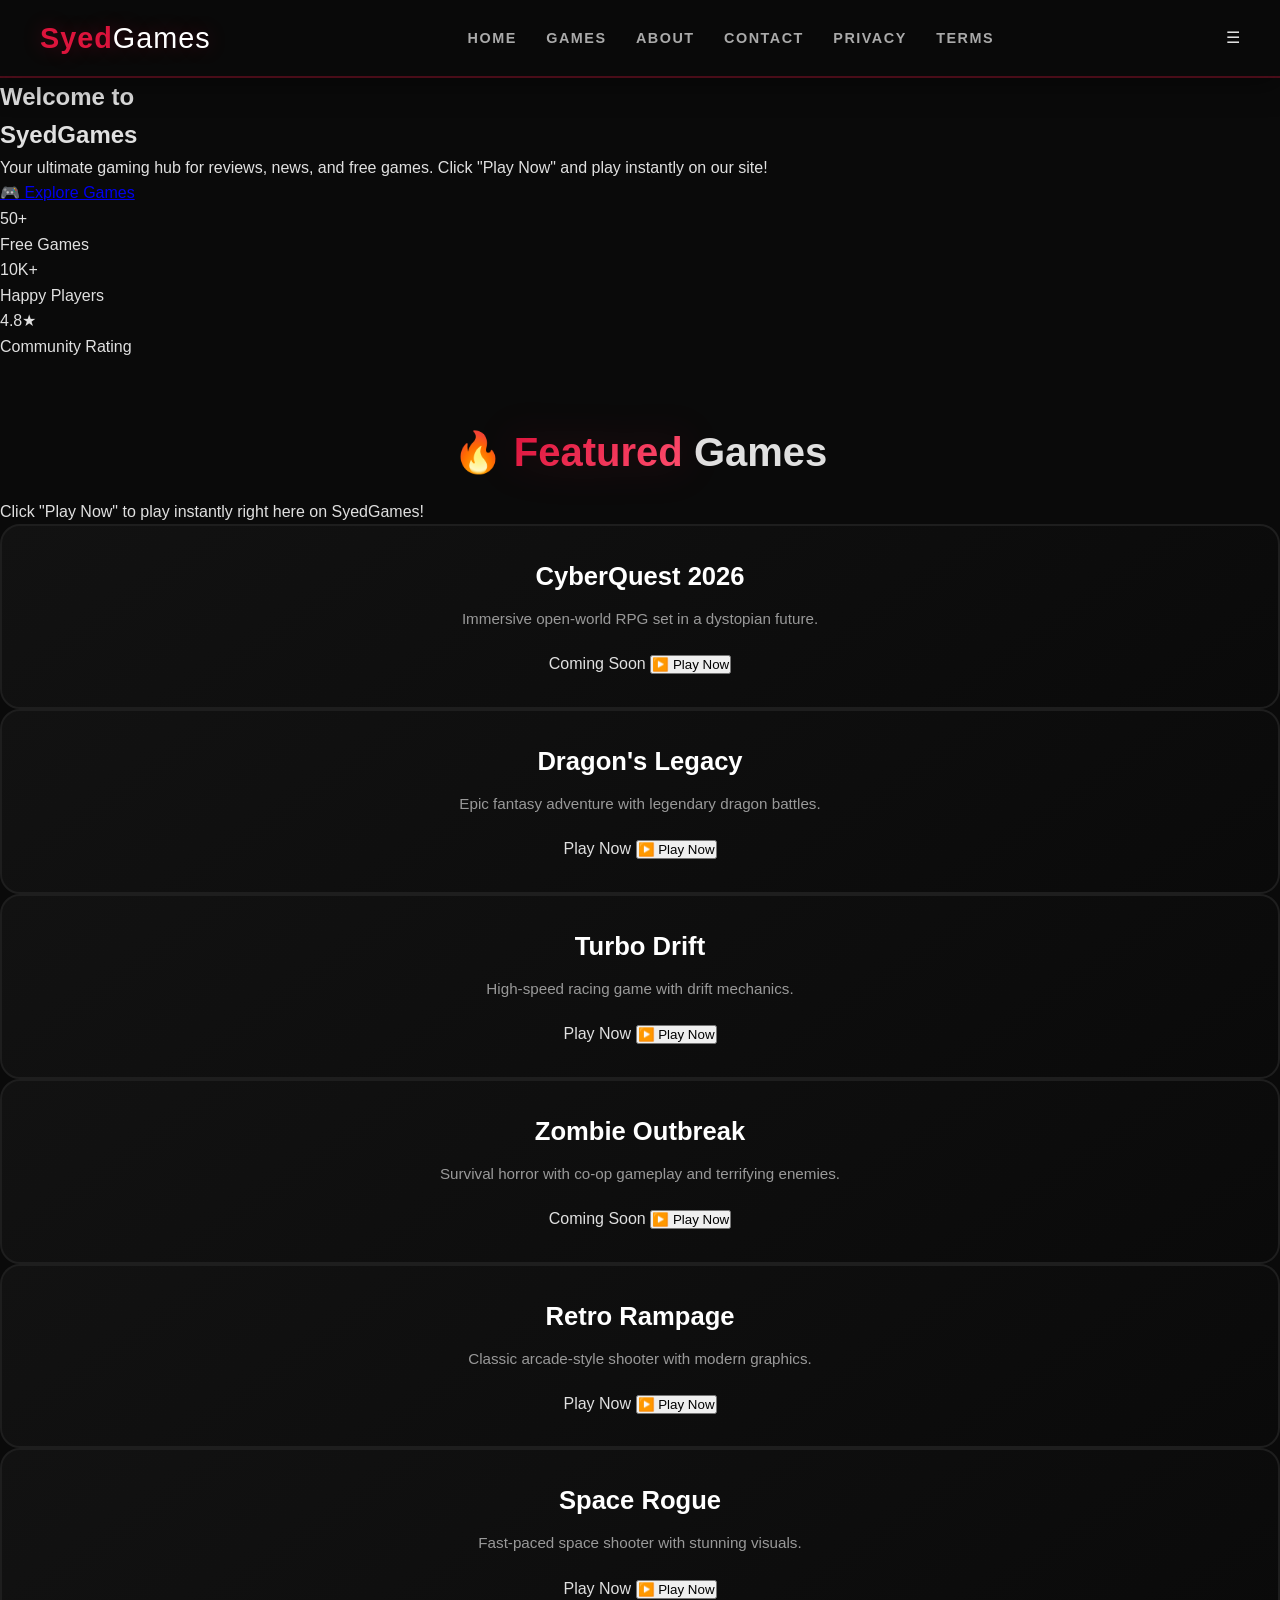
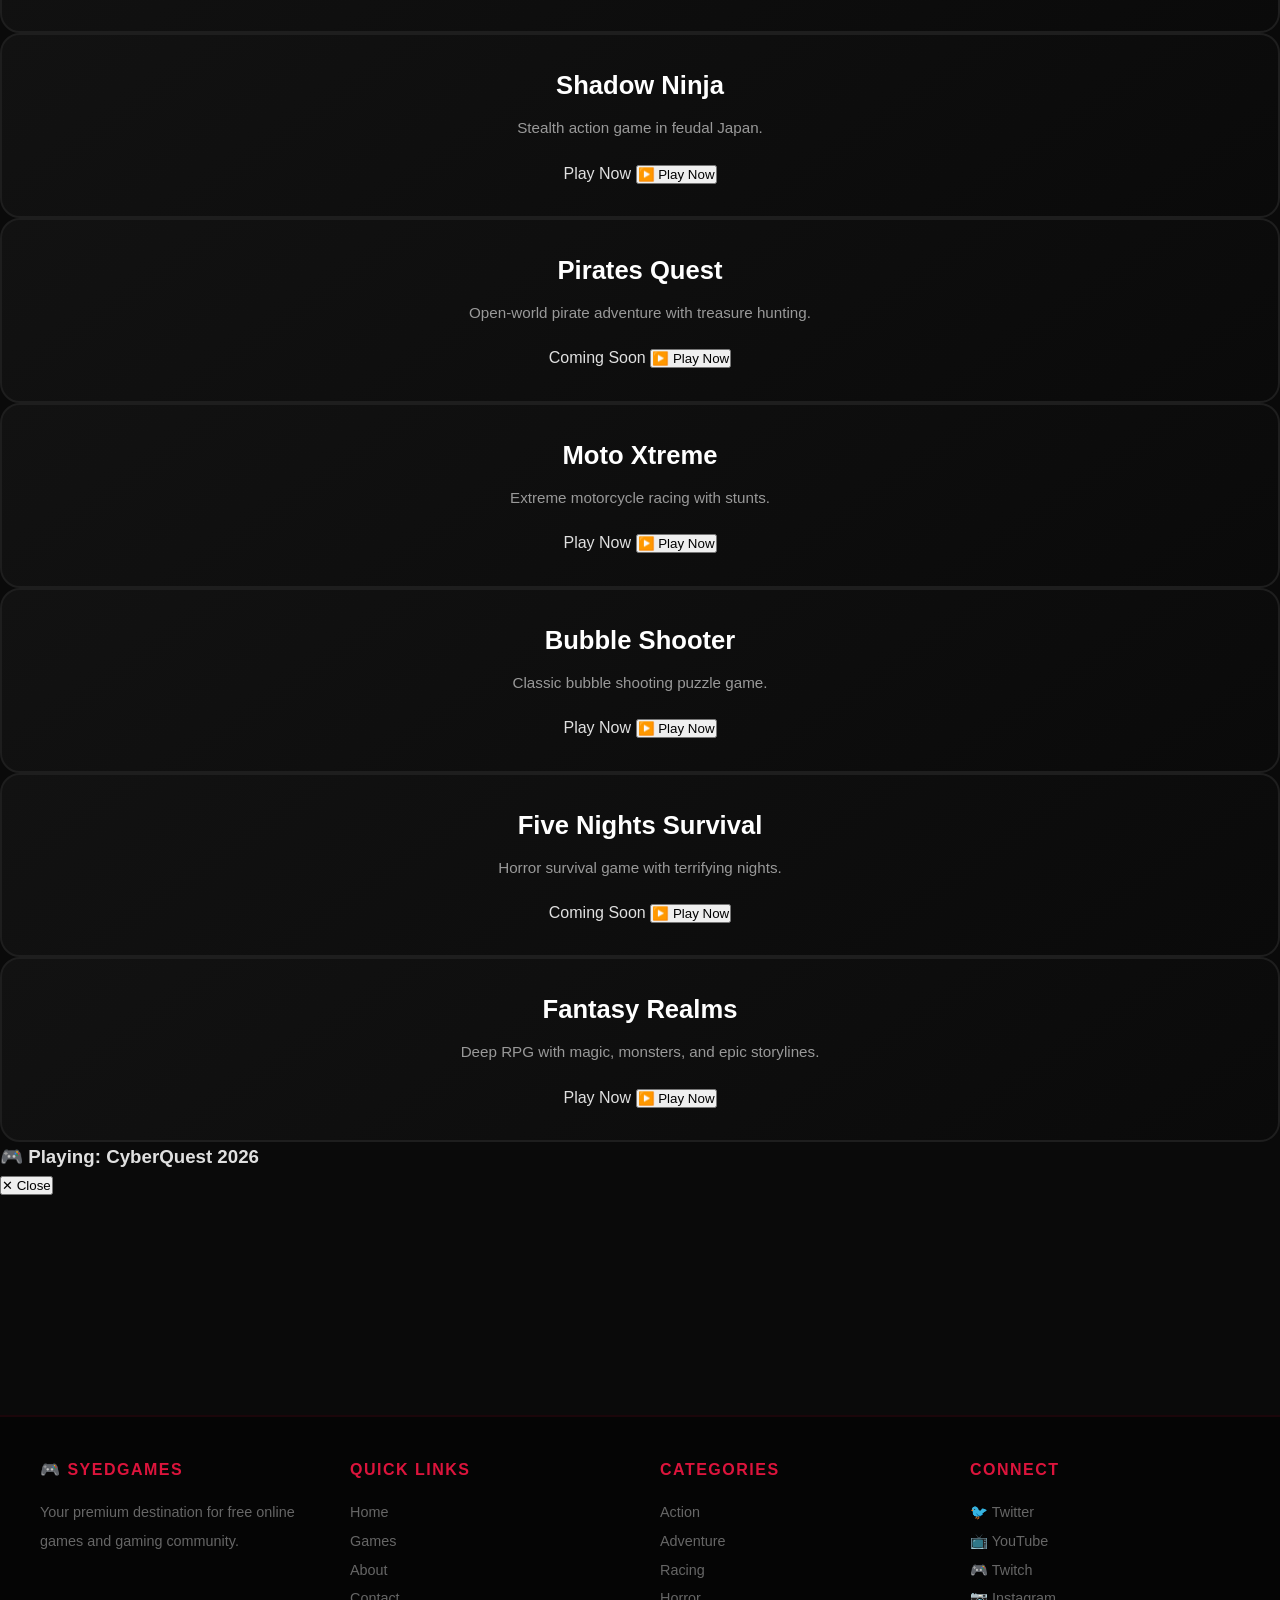
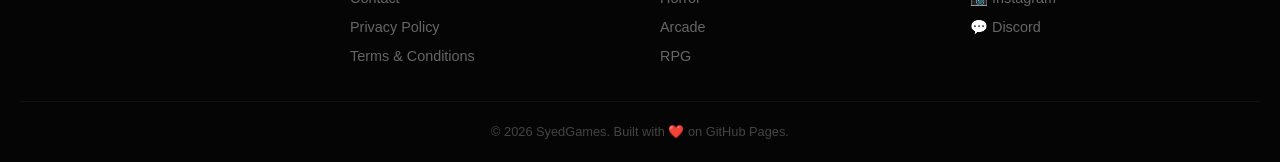
==== commit 93ac7e1c: "Rename site from QEVRANO to SyedGames" ====
--- a/index.html
+++ b/index.html
@@ -3,7 +3,7 @@
 <head>
     <meta charset="UTF-8">
     <meta name="viewport" content="width=device-width, initial-scale=1.0">
-    <title>QEVRANO PC GAMES - Premium Gaming Hub</title>
+    <title>SyedGames - Premium Gaming Hub</title>
     <link rel="stylesheet" href="style.css">
 </head>
 <body>
@@ -11,13 +11,15 @@
     <!-- ===== HEADER ===== -->
     <header>
         <div class="logo">
-            <a href="index.html">QEVRANO<span>PC</span></a>
+            <a href="index.html">Syed<span>Games</span></a>
         </div>
         <nav>
             <a href="index.html" class="active">Home</a>
             <a href="games.html">Games</a>
             <a href="about.html">About</a>
             <a href="contact.html">Contact</a>
+            <a href="privacy.html">Privacy</a>
+            <a href="terms.html">Terms</a>
         </nav>
         <div class="menu-toggle" onclick="toggleMenu()">☰</div>
     </header>
@@ -27,86 +29,151 @@
         <div class="hero-content">
             <h1>
                 <span class="glow-text">Welcome to</span><br>
-                <span class="highlight">QEVRANO</span>
-                <span class="sub-highlight">PC GAMES</span>
+                <span class="highlight">SyedGames</span>
             </h1>
-            <p>Discover PC games, explore featured titles, and find your next gaming experience.</p>
-            <a href="#featured" class="btn-primary">🎮 Explore Games</a>
-        </div>
-        
-        <div class="hero-stats">
-            <div class="stat-item">
-                <div class="number">18</div>
-                <div class="label">Games Available</div>
-            </div>
-            <div class="stat-item">
-                <div class="number">3</div>
-                <div class="label">Game Pages</div>
-            </div>
-            <div class="stat-item">
-                <div class="number">FREE</div>
-                <div class="label">Official Sources</div>
+            <p>Your ultimate gaming hub for reviews, news, and free games. Click "Play Now" and play instantly on our site!</p>
+            <a href="#gamesSection" class="btn">🎮 Explore Games</a>
+            <div class="hero-stats">
+                <div>
+                    <div class="number">50+</div>
+                    <div class="label">Free Games</div>
+                </div>
+                <div>
+                    <div class="number">10K+</div>
+                    <div class="label">Happy Players</div>
+                </div>
+                <div>
+                    <div class="number">4.8★</div>
+                    <div class="label">Community Rating</div>
+                </div>
             </div>
         </div>
     </section>
 
     <!-- ===== FEATURED GAMES ===== -->
-    <h2 class="section-title" id="featured">🔥 <span>Featured</span> Games</h2>
-    <p class="section-subtitle">Explore our curated collection of premium and free PC games.</p>
+    <h2 class="section-title" id="gamesSection">🔥 <span>Featured</span> Games</h2>
+    <p class="section-subtitle">Click "Play Now" to play instantly right here on SyedGames!</p>
 
     <div class="games-grid">
-        <!-- Paid Game 1 -->
-        <div class="game-card">
-            <div class="game-icon">🎯</div>
-            <h3>Far Cry 2</h3>
-            <p>Action adventure first-person shooter.</p>
-            <span class="price-tag paid">PAID</span>
-            <a href="#" class="btn">Buy Now</a>
-        </div>
-
-        <!-- Paid Game 2 -->
-        <div class="game-card">
-            <div class="game-icon">⚔️</div>
-            <h3>Far Cry 3</h3>
-            <p>Open-world action adventure shooter.</p>
-            <span class="price-tag paid">PAID</span>
-            <a href="#" class="btn">Buy Now</a>
-        </div>
-
-        <!-- Paid Game 3 -->
-        <div class="game-card">
-            <div class="game-icon">🗡️</div>
-            <h3>Assassin's Creed II</h3>
-            <p>Historical action adventure experience.</p>
-            <span class="price-tag paid">PAID</span>
-            <a href="#" class="btn">Buy Now</a>
-        </div>
-
-        <!-- Free Game 1 -->
-        <div class="game-card">
-            <div class="game-icon">🔫</div>
-            <h3>Warframe</h3>
-            <p>Free online action game.</p>
-            <span class="price-tag free">FREE</span>
-            <a href="#" class="btn">Download Free</a>
-        </div>
-
-        <!-- Free Game 2 -->
-        <div class="game-card">
-            <div class="game-icon">🏎️</div>
-            <h3>Trackmania</h3>
-            <p>Fast-paced racing experience.</p>
-            <span class="price-tag free">FREE</span>
-            <a href="#" class="btn">Download Free</a>
-        </div>
-
-        <!-- Free Game 3 -->
-        <div class="game-card">
-            <div class="game-icon">⚽</div>
-            <h3>Rocket League</h3>
-            <p>Football meets high-speed racing.</p>
-            <span class="price-tag free">FREE</span>
-            <a href="#" class="btn">Download Free</a>
+        <!-- Game 1 -->
+        <div class="game-card" data-game="CyberQuest 2026" data-url="https://www.gameflare.com/embed/cyber-quest/">
+            <img src="https://images.unsplash.com/photo-1542751371-adc38448a05e?w=400&h=200&fit=crop" alt="CyberQuest 2026" class="game-image" onerror="this.style.display='none'">
+            <h3>CyberQuest 2026</h3>
+            <p>Immersive open-world RPG set in a dystopian future.</p>
+            <span class="badge orange">Coming Soon</span>
+            <button class="btn-play" onclick="playGame(this)">▶️ Play Now</button>
+        </div>
+
+        <!-- Game 2 -->
+        <div class="game-card" data-game="Dragon's Legacy" data-url="https://www.crazygames.com/embed/dragon-legacy">
+            <img src="https://images.unsplash.com/photo-1552820728-8b83bb6b773f?w=400&h=200&fit=crop" alt="Dragon's Legacy" class="game-image" onerror="this.style.display='none'">
+            <h3>Dragon's Legacy</h3>
+            <p>Epic fantasy adventure with legendary dragon battles.</p>
+            <span class="badge green">Play Now</span>
+            <button class="btn-play" onclick="playGame(this)">▶️ Play Now</button>
+        </div>
+
+        <!-- Game 3 -->
+        <div class="game-card" data-game="Turbo Drift" data-url="https://www.gameflare.com/embed/turbo-drift/">
+            <img src="https://images.unsplash.com/photo-1544636331-e26879cd4d9b?w=400&h=200&fit=crop" alt="Turbo Drift" class="game-image" onerror="this.style.display='none'">
+            <h3>Turbo Drift</h3>
+            <p>High-speed racing game with drift mechanics.</p>
+            <span class="badge green">Play Now</span>
+            <button class="btn-play" onclick="playGame(this)">▶️ Play Now</button>
+        </div>
+
+        <!-- Game 4 -->
+        <div class="game-card" data-game="Zombie Outbreak" data-url="https://www.crazygames.com/embed/zombie-outbreak">
+            <img src="https://images.unsplash.com/photo-1509248961158-e54f6934749c?w=400&h=200&fit=crop" alt="Zombie Outbreak" class="game-image" onerror="this.style.display='none'">
+            <h3>Zombie Outbreak</h3>
+            <p>Survival horror with co-op gameplay and terrifying enemies.</p>
+            <span class="badge orange">Coming Soon</span>
+            <button class="btn-play" onclick="playGame(this)">▶️ Play Now</button>
+        </div>
+
+        <!-- Game 5 -->
+        <div class="game-card" data-game="Retro Rampage" data-url="https://www.gameflare.com/embed/retro-rampage/">
+            <img src="https://images.unsplash.com/photo-1550745165-9bc0b252726f?w=400&h=200&fit=crop" alt="Retro Rampage" class="game-image" onerror="this.style.display='none'">
+            <h3>Retro Rampage</h3>
+            <p>Classic arcade-style shooter with modern graphics.</p>
+            <span class="badge green">Play Now</span>
+            <button class="btn-play" onclick="playGame(this)">▶️ Play Now</button>
+        </div>
+
+        <!-- Game 6 -->
+        <div class="game-card" data-game="Space Rogue" data-url="https://www.crazygames.com/embed/space-rogue">
+            <img src="https://images.unsplash.com/photo-1541701494587-cb58502866ab?w=400&h=200&fit=crop" alt="Space Rogue" class="game-image" onerror="this.style.display='none'">
+            <h3>Space Rogue</h3>
+            <p>Fast-paced space shooter with stunning visuals.</p>
+            <span class="badge green">Play Now</span>
+            <button class="btn-play" onclick="playGame(this)">▶️ Play Now</button>
+        </div>
+
+        <!-- Game 7 -->
+        <div class="game-card" data-game="Shadow Ninja" data-url="https://www.gameflare.com/embed/shadow-ninja/">
+            <img src="https://images.unsplash.com/photo-1551103782-8ab07afd45c1?w=400&h=200&fit=crop" alt="Shadow Ninja" class="game-image" onerror="this.style.display='none'">
+            <h3>Shadow Ninja</h3>
+            <p>Stealth action game in feudal Japan.</p>
+            <span class="badge green">Play Now</span>
+            <button class="btn-play" onclick="playGame(this)">▶️ Play Now</button>
+        </div>
+
+        <!-- Game 8 -->
+        <div class="game-card" data-game="Pirates Quest" data-url="https://www.crazygames.com/embed/pirates-quest">
+            <img src="https://images.unsplash.com/photo-1507525428034-b723cf961d3e?w=400&h=200&fit=crop" alt="Pirates Quest" class="game-image" onerror="this.style.display='none'">
+            <h3>Pirates Quest</h3>
+            <p>Open-world pirate adventure with treasure hunting.</p>
+            <span class="badge orange">Coming Soon</span>
+            <button class="btn-play" onclick="playGame(this)">▶️ Play Now</button>
+        </div>
+
+        <!-- Game 9 -->
+        <div class="game-card" data-game="Moto Xtreme" data-url="https://www.gameflare.com/embed/moto-xtreme/">
+            <img src="https://images.unsplash.com/photo-1568605117036-5fe5e7bab0b7?w=400&h=200&fit=crop" alt="Moto Xtreme" class="game-image" onerror="this.style.display='none'">
+            <h3>Moto Xtreme</h3>
+            <p>Extreme motorcycle racing with stunts.</p>
+            <span class="badge green">Play Now</span>
+            <button class="btn-play" onclick="playGame(this)">▶️ Play Now</button>
+        </div>
+
+        <!-- Game 10 -->
+        <div class="game-card" data-game="Bubble Shooter" data-url="https://www.crazygames.com/embed/bubble-shooter">
+            <img src="https://images.unsplash.com/photo-1511512578047-dfb367046420?w=400&h=200&fit=crop" alt="Bubble Shooter" class="game-image" onerror="this.style.display='none'">
+            <h3>Bubble Shooter</h3>
+            <p>Classic bubble shooting puzzle game.</p>
+            <span class="badge green">Play Now</span>
+            <button class="btn-play" onclick="playGame(this)">▶️ Play Now</button>
+        </div>
+
+        <!-- Game 11 -->
+        <div class="game-card" data-game="Five Nights Survival" data-url="https://www.gameflare.com/embed/five-nights-survival/">
+            <img src="https://images.unsplash.com/photo-1516450360452-9312f5e86fc7?w=400&h=200&fit=crop" alt="Five Nights Survival" class="game-image" onerror="this.style.display='none'">
+            <h3>Five Nights Survival</h3>
+            <p>Horror survival game with terrifying nights.</p>
+            <span class="badge orange">Coming Soon</span>
+            <button class="btn-play" onclick="playGame(this)">▶️ Play Now</button>
+        </div>
+
+        <!-- Game 12 -->
+        <div class="game-card" data-game="Fantasy Realms" data-url="https://www.crazygames.com/embed/fantasy-realms">
+            <img src="https://images.unsplash.com/photo-1580234811497-9df7fd2f357e?w=400&h=200&fit=crop" alt="Fantasy Realms" class="game-image" onerror="this.style.display='none'">
+            <h3>Fantasy Realms</h3>
+            <p>Deep RPG with magic, monsters, and epic storylines.</p>
+            <span class="badge green">Play Now</span>
+            <button class="btn-play" onclick="playGame(this)">▶️ Play Now</button>
+        </div>
+    </div>
+
+    <!-- ===== GAME PLAYER ===== -->
+    <div class="game-player-overlay" id="gamePlayerOverlay">
+        <div class="game-player-container">
+            <div class="game-player-header">
+                <h3 id="gameTitle">🎮 Playing: CyberQuest 2026</h3>
+                <button class="close-game-btn" onclick="closeGame()">✕ Close</button>
+            </div>
+            <div class="game-player-body">
+                <iframe id="gameFrame" src="" frameborder="0" allow="fullscreen" allowfullscreen></iframe>
+            </div>
         </div>
     </div>
 
@@ -114,8 +181,8 @@
     <footer>
         <div class="footer-content">
             <div>
-                <h4>🎮 QEVRANO PC</h4>
-                <p>Your premium destination for PC gaming discoveries.</p>
+                <h4>🎮 SyedGames</h4>
+                <p>Your premium destination for free online games and gaming community.</p>
             </div>
             <div>
                 <h4>Quick Links</h4>
@@ -123,13 +190,17 @@
                 <a href="games.html">Games</a>
                 <a href="about.html">About</a>
                 <a href="contact.html">Contact</a>
+                <a href="privacy.html">Privacy Policy</a>
+                <a href="terms.html">Terms & Conditions</a>
             </div>
             <div>
                 <h4>Categories</h4>
                 <a href="#">Action</a>
                 <a href="#">Adventure</a>
                 <a href="#">Racing</a>
-                <a href="#">Free Games</a>
+                <a href="#">Horror</a>
+                <a href="#">Arcade</a>
+                <a href="#">RPG</a>
             </div>
             <div>
                 <h4>Connect</h4>
@@ -137,17 +208,49 @@
                 <a href="#">📺 YouTube</a>
                 <a href="#">🎮 Twitch</a>
                 <a href="#">📷 Instagram</a>
+                <a href="#">💬 Discord</a>
             </div>
         </div>
         <div class="footer-bottom">
-            <p>&copy; 2026 QEVRANO PC GAMES. Built with ❤️ on GitHub Pages.</p>
+            <p>&copy; 2026 SyedGames. Built with ❤️ on GitHub Pages.</p>
         </div>
     </footer>
 
     <script>
+        // ===== TOGGLE MOBILE MENU =====
         function toggleMenu() {
             document.querySelector('nav').classList.toggle('open');
         }
+
+        // ===== PLAY GAME =====
+        function playGame(button) {
+            const card = button.closest('.game-card');
+            const gameUrl = card.getAttribute('data-url');
+            const gameTitle = card.getAttribute('data-game') || 'Game';
+            const iframe = document.getElementById('gameFrame');
+            const titleElement = document.getElementById('gameTitle');
+            iframe.src = gameUrl;
+            titleElement.textContent = '🎮 Playing: ' + gameTitle;
+            document.getElementById('gamePlayerOverlay').classList.add('active');
+            document.body.style.overflow = 'hidden';
+        }
+
+        // ===== CLOSE GAME =====
+        function closeGame() {
+            document.getElementById('gamePlayerOverlay').classList.remove('active');
+            document.getElementById('gameFrame').src = '';
+            document.body.style.overflow = 'auto';
+        }
+
+        // ===== ESCAPE KEY TO CLOSE =====
+        document.addEventListener('keydown', function(e) {
+            if (e.key === 'Escape') closeGame();
+        });
+
+        // ===== CLOSE ON OVERLAY CLICK =====
+        document.getElementById('gamePlayerOverlay').addEventListener('click', function(e) {
+            if (e.target === this) closeGame();
+        });
     </script>
 </body>
 </html>
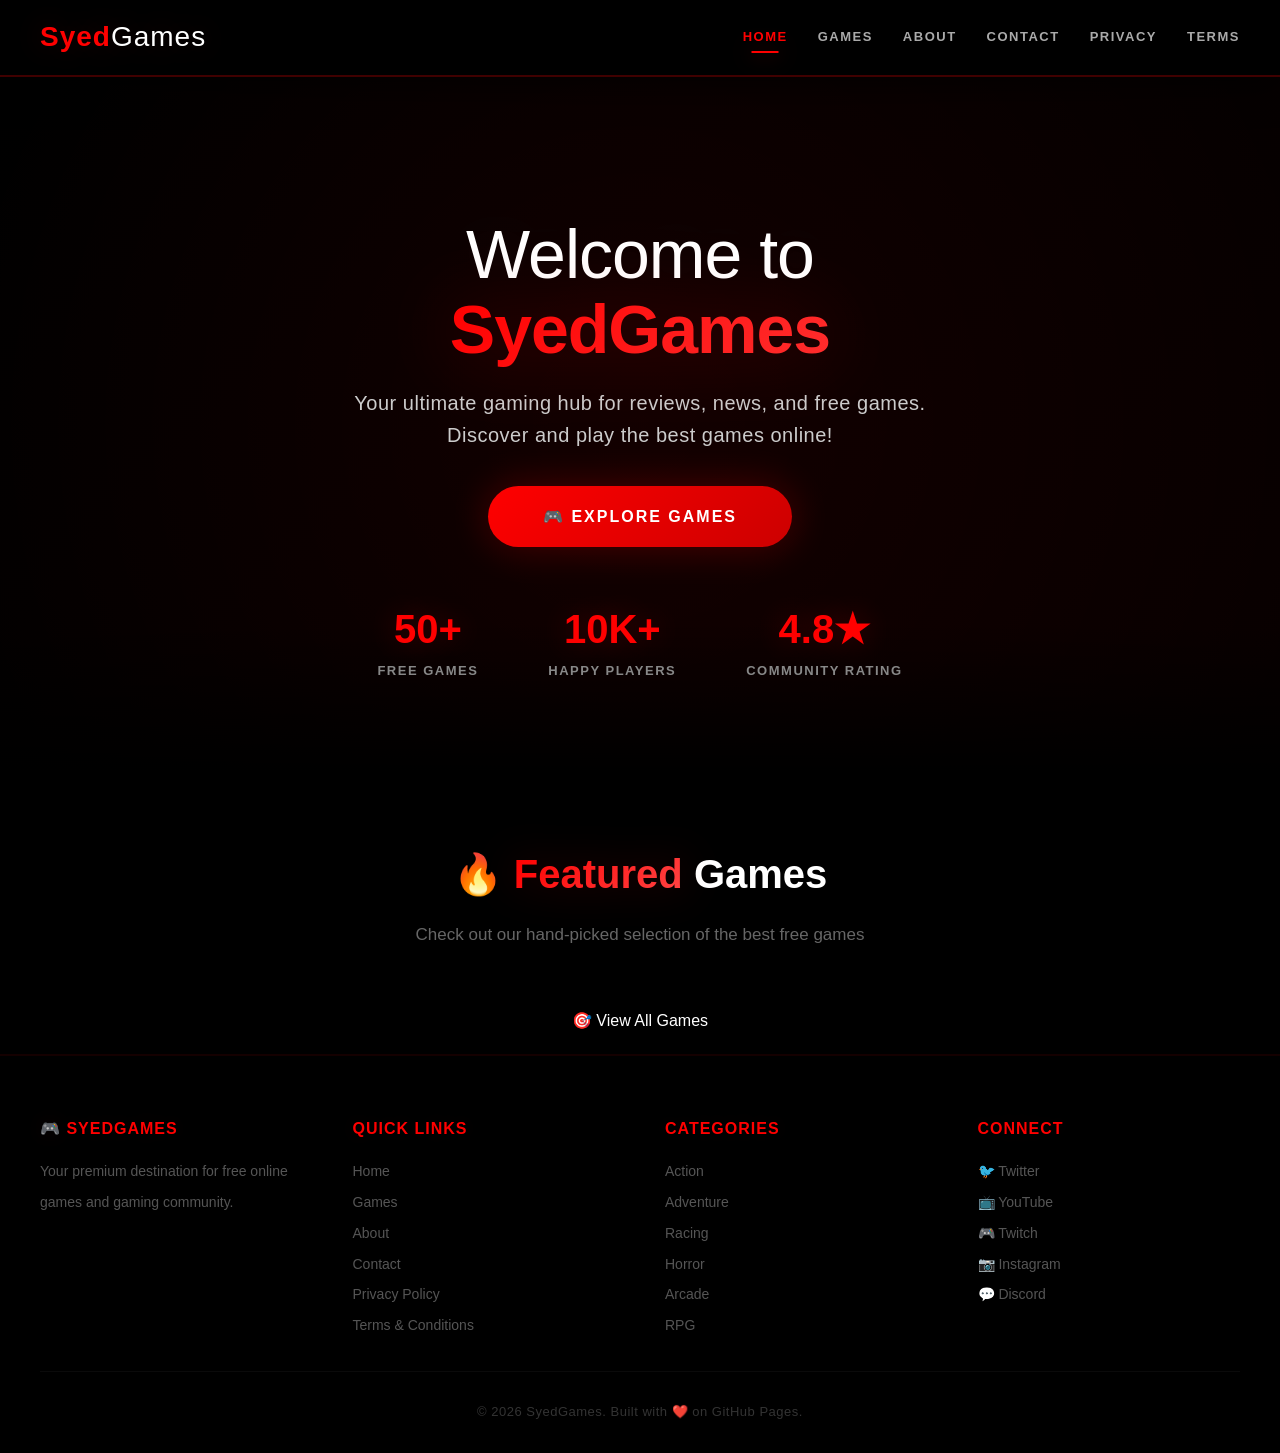
==== commit 2c017cab: "Revise hero section and add featured games section Updated hero section text and links, and added a " ====
--- a/index.html
+++ b/index.html
@@ -24,15 +24,15 @@
         <div class="menu-toggle" onclick="toggleMenu()">☰</div>
     </header>
 
-    <!-- ===== HERO SECTION ===== -->
+    <!-- ===== HERO SECTION (CLEAN - NO GAMES) ===== -->
     <section class="hero">
         <div class="hero-content">
             <h1>
                 <span class="glow-text">Welcome to</span><br>
                 <span class="highlight">SyedGames</span>
             </h1>
-            <p>Your ultimate gaming hub for reviews, news, and free games. Click "Play Now" and play instantly on our site!</p>
-            <a href="#gamesSection" class="btn">🎮 Explore Games</a>
+            <p>Your ultimate gaming hub for reviews, news, and free games. Discover and play the best games online!</p>
+            <a href="games.html" class="btn">🎮 Explore Games</a>
             <div class="hero-stats">
                 <div>
                     <div class="number">50+</div>
@@ -50,132 +50,14 @@
         </div>
     </section>
 
-    <!-- ===== FEATURED GAMES ===== -->
-    <h2 class="section-title" id="gamesSection">🔥 <span>Featured</span> Games</h2>
-    <p class="section-subtitle">Click "Play Now" to play instantly right here on SyedGames!</p>
-
-    <div class="games-grid">
-        <!-- Game 1 -->
-        <div class="game-card" data-game="CyberQuest 2026" data-url="https://www.gameflare.com/embed/cyber-quest/">
-            <img src="https://images.unsplash.com/photo-1542751371-adc38448a05e?w=400&h=200&fit=crop" alt="CyberQuest 2026" class="game-image" onerror="this.style.display='none'">
-            <h3>CyberQuest 2026</h3>
-            <p>Immersive open-world RPG set in a dystopian future.</p>
-            <span class="badge orange">Coming Soon</span>
-            <button class="btn-play" onclick="playGame(this)">▶️ Play Now</button>
+    <!-- ===== FEATURED SECTION (BRIEF) ===== -->
+    <section class="featured-preview">
+        <h2 class="section-title">🔥 <span>Featured</span> Games</h2>
+        <p class="section-subtitle">Check out our hand-picked selection of the best free games</p>
+        <div style="text-align:center; padding:20px;">
+            <a href="games.html" class="btn" style="display:inline-block;">🎯 View All Games</a>
         </div>
-
-        <!-- Game 2 -->
-        <div class="game-card" data-game="Dragon's Legacy" data-url="https://www.crazygames.com/embed/dragon-legacy">
-            <img src="https://images.unsplash.com/photo-1552820728-8b83bb6b773f?w=400&h=200&fit=crop" alt="Dragon's Legacy" class="game-image" onerror="this.style.display='none'">
-            <h3>Dragon's Legacy</h3>
-            <p>Epic fantasy adventure with legendary dragon battles.</p>
-            <span class="badge green">Play Now</span>
-            <button class="btn-play" onclick="playGame(this)">▶️ Play Now</button>
-        </div>
-
-        <!-- Game 3 -->
-        <div class="game-card" data-game="Turbo Drift" data-url="https://www.gameflare.com/embed/turbo-drift/">
-            <img src="https://images.unsplash.com/photo-1544636331-e26879cd4d9b?w=400&h=200&fit=crop" alt="Turbo Drift" class="game-image" onerror="this.style.display='none'">
-            <h3>Turbo Drift</h3>
-            <p>High-speed racing game with drift mechanics.</p>
-            <span class="badge green">Play Now</span>
-            <button class="btn-play" onclick="playGame(this)">▶️ Play Now</button>
-        </div>
-
-        <!-- Game 4 -->
-        <div class="game-card" data-game="Zombie Outbreak" data-url="https://www.crazygames.com/embed/zombie-outbreak">
-            <img src="https://images.unsplash.com/photo-1509248961158-e54f6934749c?w=400&h=200&fit=crop" alt="Zombie Outbreak" class="game-image" onerror="this.style.display='none'">
-            <h3>Zombie Outbreak</h3>
-            <p>Survival horror with co-op gameplay and terrifying enemies.</p>
-            <span class="badge orange">Coming Soon</span>
-            <button class="btn-play" onclick="playGame(this)">▶️ Play Now</button>
-        </div>
-
-        <!-- Game 5 -->
-        <div class="game-card" data-game="Retro Rampage" data-url="https://www.gameflare.com/embed/retro-rampage/">
-            <img src="https://images.unsplash.com/photo-1550745165-9bc0b252726f?w=400&h=200&fit=crop" alt="Retro Rampage" class="game-image" onerror="this.style.display='none'">
-            <h3>Retro Rampage</h3>
-            <p>Classic arcade-style shooter with modern graphics.</p>
-            <span class="badge green">Play Now</span>
-            <button class="btn-play" onclick="playGame(this)">▶️ Play Now</button>
-        </div>
-
-        <!-- Game 6 -->
-        <div class="game-card" data-game="Space Rogue" data-url="https://www.crazygames.com/embed/space-rogue">
-            <img src="https://images.unsplash.com/photo-1541701494587-cb58502866ab?w=400&h=200&fit=crop" alt="Space Rogue" class="game-image" onerror="this.style.display='none'">
-            <h3>Space Rogue</h3>
-            <p>Fast-paced space shooter with stunning visuals.</p>
-            <span class="badge green">Play Now</span>
-            <button class="btn-play" onclick="playGame(this)">▶️ Play Now</button>
-        </div>
-
-        <!-- Game 7 -->
-        <div class="game-card" data-game="Shadow Ninja" data-url="https://www.gameflare.com/embed/shadow-ninja/">
-            <img src="https://images.unsplash.com/photo-1551103782-8ab07afd45c1?w=400&h=200&fit=crop" alt="Shadow Ninja" class="game-image" onerror="this.style.display='none'">
-            <h3>Shadow Ninja</h3>
-            <p>Stealth action game in feudal Japan.</p>
-            <span class="badge green">Play Now</span>
-            <button class="btn-play" onclick="playGame(this)">▶️ Play Now</button>
-        </div>
-
-        <!-- Game 8 -->
-        <div class="game-card" data-game="Pirates Quest" data-url="https://www.crazygames.com/embed/pirates-quest">
-            <img src="https://images.unsplash.com/photo-1507525428034-b723cf961d3e?w=400&h=200&fit=crop" alt="Pirates Quest" class="game-image" onerror="this.style.display='none'">
-            <h3>Pirates Quest</h3>
-            <p>Open-world pirate adventure with treasure hunting.</p>
-            <span class="badge orange">Coming Soon</span>
-            <button class="btn-play" onclick="playGame(this)">▶️ Play Now</button>
-        </div>
-
-        <!-- Game 9 -->
-        <div class="game-card" data-game="Moto Xtreme" data-url="https://www.gameflare.com/embed/moto-xtreme/">
-            <img src="https://images.unsplash.com/photo-1568605117036-5fe5e7bab0b7?w=400&h=200&fit=crop" alt="Moto Xtreme" class="game-image" onerror="this.style.display='none'">
-            <h3>Moto Xtreme</h3>
-            <p>Extreme motorcycle racing with stunts.</p>
-            <span class="badge green">Play Now</span>
-            <button class="btn-play" onclick="playGame(this)">▶️ Play Now</button>
-        </div>
-
-        <!-- Game 10 -->
-        <div class="game-card" data-game="Bubble Shooter" data-url="https://www.crazygames.com/embed/bubble-shooter">
-            <img src="https://images.unsplash.com/photo-1511512578047-dfb367046420?w=400&h=200&fit=crop" alt="Bubble Shooter" class="game-image" onerror="this.style.display='none'">
-            <h3>Bubble Shooter</h3>
-            <p>Classic bubble shooting puzzle game.</p>
-            <span class="badge green">Play Now</span>
-            <button class="btn-play" onclick="playGame(this)">▶️ Play Now</button>
-        </div>
-
-        <!-- Game 11 -->
-        <div class="game-card" data-game="Five Nights Survival" data-url="https://www.gameflare.com/embed/five-nights-survival/">
-            <img src="https://images.unsplash.com/photo-1516450360452-9312f5e86fc7?w=400&h=200&fit=crop" alt="Five Nights Survival" class="game-image" onerror="this.style.display='none'">
-            <h3>Five Nights Survival</h3>
-            <p>Horror survival game with terrifying nights.</p>
-            <span class="badge orange">Coming Soon</span>
-            <button class="btn-play" onclick="playGame(this)">▶️ Play Now</button>
-        </div>
-
-        <!-- Game 12 -->
-        <div class="game-card" data-game="Fantasy Realms" data-url="https://www.crazygames.com/embed/fantasy-realms">
-            <img src="https://images.unsplash.com/photo-1580234811497-9df7fd2f357e?w=400&h=200&fit=crop" alt="Fantasy Realms" class="game-image" onerror="this.style.display='none'">
-            <h3>Fantasy Realms</h3>
-            <p>Deep RPG with magic, monsters, and epic storylines.</p>
-            <span class="badge green">Play Now</span>
-            <button class="btn-play" onclick="playGame(this)">▶️ Play Now</button>
-        </div>
-    </div>
-
-    <!-- ===== GAME PLAYER ===== -->
-    <div class="game-player-overlay" id="gamePlayerOverlay">
-        <div class="game-player-container">
-            <div class="game-player-header">
-                <h3 id="gameTitle">🎮 Playing: CyberQuest 2026</h3>
-                <button class="close-game-btn" onclick="closeGame()">✕ Close</button>
-            </div>
-            <div class="game-player-body">
-                <iframe id="gameFrame" src="" frameborder="0" allow="fullscreen" allowfullscreen></iframe>
-            </div>
-        </div>
-    </div>
+    </section>
 
     <!-- ===== FOOTER ===== -->
     <footer>
@@ -195,12 +77,12 @@
             </div>
             <div>
                 <h4>Categories</h4>
-                <a href="#">Action</a>
-                <a href="#">Adventure</a>
-                <a href="#">Racing</a>
-                <a href="#">Horror</a>
-                <a href="#">Arcade</a>
-                <a href="#">RPG</a>
+                <a href="games.html">Action</a>
+                <a href="games.html">Adventure</a>
+                <a href="games.html">Racing</a>
+                <a href="games.html">Horror</a>
+                <a href="games.html">Arcade</a>
+                <a href="games.html">RPG</a>
             </div>
             <div>
                 <h4>Connect</h4>
@@ -217,40 +99,9 @@
     </footer>
 
     <script>
-        // ===== TOGGLE MOBILE MENU =====
         function toggleMenu() {
             document.querySelector('nav').classList.toggle('open');
         }
-
-        // ===== PLAY GAME =====
-        function playGame(button) {
-            const card = button.closest('.game-card');
-            const gameUrl = card.getAttribute('data-url');
-            const gameTitle = card.getAttribute('data-game') || 'Game';
-            const iframe = document.getElementById('gameFrame');
-            const titleElement = document.getElementById('gameTitle');
-            iframe.src = gameUrl;
-            titleElement.textContent = '🎮 Playing: ' + gameTitle;
-            document.getElementById('gamePlayerOverlay').classList.add('active');
-            document.body.style.overflow = 'hidden';
-        }
-
-        // ===== CLOSE GAME =====
-        function closeGame() {
-            document.getElementById('gamePlayerOverlay').classList.remove('active');
-            document.getElementById('gameFrame').src = '';
-            document.body.style.overflow = 'auto';
-        }
-
-        // ===== ESCAPE KEY TO CLOSE =====
-        document.addEventListener('keydown', function(e) {
-            if (e.key === 'Escape') closeGame();
-        });
-
-        // ===== CLOSE ON OVERLAY CLICK =====
-        document.getElementById('gamePlayerOverlay').addEventListener('click', function(e) {
-            if (e.target === this) closeGame();
-        });
     </script>
 </body>
 </html>
--- a/style.css
+++ b/style.css
@@ -1,7 +1,7 @@
-/* ========================================
-   PREMIUM BLACK & RED THEME
-   For QEVRANO PC GAMES
-   ======================================== */
+/* ============================================================
+   SYEDGAMES - ULTRA PREMIUM THEME
+   Black + Red | Smooth Animations | Glass Effects
+   ============================================================ */
 
 /* ----- RESET & BASE ----- */
 * {
@@ -10,14 +10,29 @@
     box-sizing: border-box;
 }
 
+html {
+    scroll-behavior: smooth;
+}
+
 body {
     font-family: 'Segoe UI', Tahoma, Geneva, Verdana, sans-serif;
-    background: #0a0a0a;
-    color: #e0e0e0;
+    background: #000000;
+    color: #fff;
     line-height: 1.6;
-}
-
-/* ----- SCROLLBAR ----- */
+    overflow-x: hidden;
+}
+
+a {
+    text-decoration: none;
+    color: inherit;
+}
+
+img {
+    max-width: 100%;
+    display: block;
+}
+
+/* ----- SMOOTH SCROLLBAR ----- */
 ::-webkit-scrollbar {
     width: 8px;
 }
@@ -25,313 +40,712 @@
     background: #0a0a0a;
 }
 ::-webkit-scrollbar-thumb {
-    background: #dc143c;
+    background: #ff0000;
     border-radius: 10px;
+    transition: background 0.3s;
 }
 ::-webkit-scrollbar-thumb:hover {
-    background: #b01030;
-}
-
-/* ----- HEADER / NAVIGATION (Premium Glass) ----- */
+    background: #cc0000;
+}
+
+/* ----- SELECTION ----- */
+::selection {
+    background: #ff0000;
+    color: #fff;
+}
+
+/* ============================================================
+   HEADER - GLASS MORPHISM
+   ============================================================ */
 header {
-    background: rgba(10, 10, 10, 0.85);
-    backdrop-filter: blur(12px);
-    -webkit-backdrop-filter: blur(12px);
+    background: rgba(0, 0, 0, 0.85);
+    backdrop-filter: blur(20px);
+    -webkit-backdrop-filter: blur(20px);
     padding: 15px 40px;
     display: flex;
     justify-content: space-between;
     align-items: center;
-    border-bottom: 2px solid rgba(220, 20, 60, 0.3);
+    border-bottom: 2px solid rgba(255, 0, 0, 0.25);
     position: sticky;
     top: 0;
-    z-index: 100;
-    box-shadow: 0 4px 30px rgba(0, 0, 0, 0.5);
-}
-
-.logo {
-    font-size: 1.8rem;
+    z-index: 1000;
+    box-shadow: 0 4px 40px rgba(0, 0, 0, 0.8);
+    transition: all 0.3s ease;
+}
+
+.logo a {
+    font-size: 28px;
     font-weight: 900;
+    color: #ff0000;
     letter-spacing: 1px;
-}
-.logo a {
-    color: #dc143c;
-    text-decoration: none;
-    text-shadow: 0 0 20px rgba(220, 20, 60, 0.3);
-    transition: text-shadow 0.3s ease;
-}
+    text-shadow: 0 0 30px rgba(255, 0, 0, 0.2);
+    transition: all 0.3s ease;
+}
+
 .logo a:hover {
-    text-shadow: 0 0 40px rgba(220, 20, 60, 0.6);
-}
+    text-shadow: 0 0 50px rgba(255, 0, 0, 0.5);
+    transform: scale(1.03);
+}
+
 .logo a span {
     color: #ffffff;
     font-weight: 300;
 }
 
+nav {
+    display: flex;
+    align-items: center;
+    gap: 30px;
+    flex-wrap: wrap;
+}
+
 nav a {
     color: #aaa;
-    text-decoration: none;
-    margin-left: 25px;
-    font-size: 0.9rem;
-    font-weight: 600;
+    font-size: 13px;
+    font-weight: 700;
     text-transform: uppercase;
     letter-spacing: 1.5px;
-    transition: color 0.3s ease;
+    transition: all 0.3s ease;
     position: relative;
 }
+
 nav a::after {
     content: '';
     position: absolute;
     bottom: -5px;
     left: 50%;
-    transform: translateX(-50%);
-    width: 0;
+    transform: translateX(-50%) scaleX(0);
+    width: 60%;
     height: 2px;
-    background: #dc143c;
-    transition: width 0.3s ease;
-    box-shadow: 0 0 15px rgba(220, 20, 60, 0.5);
-}
+    background: #ff0000;
+    transition: transform 0.3s ease;
+    box-shadow: 0 0 20px rgba(255, 0, 0, 0.5);
+}
+
 nav a:hover {
     color: #fff;
 }
+
 nav a:hover::after {
-    width: 70%;
-}
-
-/* ----- MAIN HEADER TEXT (Premium Gradient) ----- */
-.main-header h1 {
-    font-size: 3.5rem;
+    transform: translateX(-50%) scaleX(1);
+}
+
+nav a.active {
+    color: #ff0000;
+}
+
+nav a.active::after {
+    transform: translateX(-50%) scaleX(1);
+}
+
+.menu-toggle {
+    display: none;
+    font-size: 28px;
+    color: #fff;
+    cursor: pointer;
+}
+
+/* ============================================================
+   HERO - SMOOTH FADE-IN
+   ============================================================ */
+.hero {
+    text-align: center;
+    padding: 140px 20px 90px;
+    background: linear-gradient(135deg, rgba(0, 0, 0, 0.75), rgba(10, 0, 0, 0.85)),
+                url('https://images.unsplash.com/photo-1542751371-adc38448a05e?w=1920&h=1080&fit=crop') center/cover no-repeat fixed;
+    position: relative;
+    overflow: hidden;
+    min-height: 600px;
+    display: flex;
+    align-items: center;
+    justify-content: center;
+    animation: heroFadeIn 1.5s ease forwards;
+}
+
+@keyframes heroFadeIn {
+    0% {
+        opacity: 0;
+        transform: scale(1.02);
+    }
+    100% {
+        opacity: 1;
+        transform: scale(1);
+    }
+}
+
+.hero::before {
+    content: '';
+    position: absolute;
+    top: -30%;
+    left: -30%;
+    width: 160%;
+    height: 160%;
+    background: radial-gradient(circle, rgba(255, 0, 0, 0.06) 0%, transparent 60%);
+    animation: rotateGlow 25s linear infinite;
+}
+
+@keyframes rotateGlow {
+    0%   { transform: rotate(0deg) scale(1); }
+    50%  { transform: rotate(180deg) scale(1.1); }
+    100% { transform: rotate(360deg) scale(1); }
+}
+
+.hero::after {
+    content: '';
+    position: absolute;
+    bottom: 0;
+    left: 0;
+    right: 0;
+    height: 150px;
+    background: linear-gradient(to top, #000000, transparent);
+}
+
+.hero-content {
+    position: relative;
+    z-index: 1;
+    max-width: 800px;
+}
+
+.hero h1 {
+    font-size: 68px;
     font-weight: 900;
-    text-align: center;
-    margin: 40px 0 10px;
     letter-spacing: -1px;
-}
-.main-header h1 .highlight {
-    background: linear-gradient(135deg, #dc143c, #ff4d6d);
+    line-height: 1.1;
+    margin-bottom: 20px;
+}
+
+.hero h1 .glow-text {
+    color: #fff;
+    font-weight: 300;
+    text-shadow: 0 0 40px rgba(255, 255, 255, 0.05);
+}
+
+.hero h1 .highlight {
+    background: linear-gradient(135deg, #ff0000, #ff4444, #ff0000);
+    background-size: 300% 300%;
     -webkit-background-clip: text;
     -webkit-text-fill-color: transparent;
     background-clip: text;
-    text-shadow: none;
-    filter: drop-shadow(0 0 30px rgba(220, 20, 60, 0.3));
     animation: gradientShift 4s ease-in-out infinite;
-}
+    filter: drop-shadow(0 0 40px rgba(255, 0, 0, 0.3));
+}
+
 @keyframes gradientShift {
-    0% { background-position: 0% 50%; }
-    50% { background-position: 100% 50%; }
+    0%   { background-position: 0% 50%; }
+    50%  { background-position: 100% 50%; }
     100% { background-position: 0% 50%; }
 }
-.main-header .subtitle {
-    text-align: center;
-    color: #888;
-    font-size: 1.2rem;
+
+.hero p {
+    font-size: 20px;
+    color: #ccc;
+    max-width: 600px;
+    margin: 0 auto 35px;
     font-weight: 300;
-    margin-bottom: 40px;
-}
-
-/* ----- STATS SECTION ----- */
-.stats {
+    letter-spacing: 0.5px;
+}
+
+.hero .btn {
+    background: linear-gradient(135deg, #ff0000, #cc0000);
+    color: #fff;
+    padding: 18px 55px;
+    border: none;
+    border-radius: 50px;
+    font-size: 16px;
+    font-weight: 800;
+    text-transform: uppercase;
+    letter-spacing: 2px;
+    cursor: pointer;
+    transition: all 0.3s ease;
+    display: inline-block;
+    box-shadow: 0 0 40px rgba(255, 0, 0, 0.25);
+}
+
+.hero .btn:hover {
+    transform: translateY(-4px) scale(1.03);
+    box-shadow: 0 10px 60px rgba(255, 0, 0, 0.5);
+}
+
+.hero-stats {
     display: flex;
     justify-content: center;
-    gap: 50px;
-    margin: 30px 0 50px;
-}
-.stats div {
+    gap: 70px;
+    margin-top: 50px;
+}
+
+.hero-stats div {
     text-align: center;
 }
-.stats .number {
-    font-size: 2.5rem;
+
+.hero-stats .number {
+    font-size: 40px;
     font-weight: 900;
-    color: #dc143c;
-    text-shadow: 0 0 20px rgba(220, 20, 60, 0.2);
-}
-.stats .label {
-    color: #777;
+    color: #ff0000;
+    text-shadow: 0 0 30px rgba(255, 0, 0, 0.25);
+}
+
+.hero-stats .label {
+    font-size: 13px;
+    color: #888;
     text-transform: uppercase;
-    font-size: 0.75rem;
     letter-spacing: 1.5px;
     font-weight: 600;
 }
 
-/* ----- SECTION TITLES ----- */
+/* ============================================================
+   SECTION TITLES
+   ============================================================ */
 .section-title {
     text-align: center;
-    font-size: 2.5rem;
-    font-weight: 800;
-    margin: 60px 0 15px;
-}
+    font-size: 40px;
+    font-weight: 900;
+    margin: 70px 0 15px;
+    color: #fff;
+}
+
 .section-title span {
-    background: linear-gradient(135deg, #dc143c, #ff4d6d);
+    background: linear-gradient(135deg, #ff0000, #ff4444);
     -webkit-background-clip: text;
     -webkit-text-fill-color: transparent;
     background-clip: text;
-    filter: drop-shadow(0 0 20px rgba(220, 20, 60, 0.2));
-}
-
-/* ----- GAME CARDS (Premium & Interactive) ----- */
-.game-grid {
+    filter: drop-shadow(0 0 20px rgba(255, 0, 0, 0.2));
+}
+
+.section-subtitle {
+    text-align: center;
+    color: #666;
+    margin-bottom: 40px;
+    font-size: 17px;
+    font-weight: 300;
+}
+
+/* ============================================================
+   GAME CARDS - SMOOTH HOVER
+   ============================================================ */
+.games-grid {
     display: grid;
     grid-template-columns: repeat(auto-fit, minmax(280px, 1fr));
     gap: 30px;
-    padding: 20px 40px;
-    max-width: 1400px;
+    padding: 20px 40px 60px;
+    max-width: 1300px;
     margin: 0 auto;
 }
 
 .game-card {
-    background: linear-gradient(145deg, #121212, #0a0a0a);
+    background: linear-gradient(145deg, #0a0a0a, #000000);
     border-radius: 20px;
     padding: 30px 25px;
     text-align: center;
-    border: 2px solid #1e1e1e;
+    border: 2px solid #121212;
     transition: all 0.4s cubic-bezier(0.175, 0.885, 0.32, 1.275);
+    cursor: pointer;
     position: relative;
     overflow: hidden;
-}
+    opacity: 0;
+    transform: translateY(30px);
+    animation: cardFadeIn 0.6s ease forwards;
+}
+
+.game-card:nth-child(1)  { animation-delay: 0.1s; }
+.game-card:nth-child(2)  { animation-delay: 0.15s; }
+.game-card:nth-child(3)  { animation-delay: 0.2s; }
+.game-card:nth-child(4)  { animation-delay: 0.25s; }
+.game-card:nth-child(5)  { animation-delay: 0.3s; }
+.game-card:nth-child(6)  { animation-delay: 0.35s; }
+.game-card:nth-child(7)  { animation-delay: 0.4s; }
+.game-card:nth-child(8)  { animation-delay: 0.45s; }
+.game-card:nth-child(9)  { animation-delay: 0.5s; }
+.game-card:nth-child(10) { animation-delay: 0.55s; }
+.game-card:nth-child(11) { animation-delay: 0.6s; }
+.game-card:nth-child(12) { animation-delay: 0.65s; }
+
+@keyframes cardFadeIn {
+    0%   { opacity: 0; transform: translateY(30px); }
+    100% { opacity: 1; transform: translateY(0); }
+}
+
 .game-card::before {
     content: '';
     position: absolute;
-    top: -50%;
-    left: -50%;
-    width: 200%;
-    height: 200%;
-    background: radial-gradient(circle, rgba(220, 20, 60, 0.04) 0%, transparent 70%);
+    top: 0;
+    left: 0;
+    right: 0;
+    bottom: 0;
+    background: radial-gradient(circle at center, rgba(255, 0, 0, 0.04) 0%, transparent 70%);
     opacity: 0;
-    transition: opacity 0.6s ease;
-}
+    transition: opacity 0.5s ease;
+}
+
 .game-card:hover::before {
     opacity: 1;
 }
+
 .game-card:hover {
-    transform: translateY(-12px) scale(1.02);
-    border-color: #dc143c;
-    box-shadow: 0 20px 60px rgba(0, 0, 0, 0.8), 0 0 40px rgba(220, 20, 60, 0.1);
-}
+    transform: translateY(-12px) scale(1.01);
+    border-color: #ff0000;
+    box-shadow: 0 20px 60px rgba(255, 0, 0, 0.15), inset 0 0 60px rgba(255, 0, 0, 0.02);
+}
+
+.game-card .game-image {
+    width: 100%;
+    height: 180px;
+    object-fit: cover;
+    border-radius: 12px;
+    margin-bottom: 15px;
+    border: 2px solid #1a1a1a;
+    transition: all 0.4s ease;
+    background: #0a0a0a;
+}
+
+.game-card:hover .game-image {
+    border-color: #ff0000;
+    box-shadow: 0 0 30px rgba(255, 0, 0, 0.15);
+    transform: scale(1.02);
+}
+
 .game-card h3 {
     color: #fff;
-    font-size: 1.6rem;
+    font-size: 22px;
     font-weight: 800;
     margin-bottom: 10px;
 }
+
 .game-card p {
-    color: #999;
-    font-size: 0.95rem;
-    margin-bottom: 20px;
-}
-.game-card .price-tag {
+    color: #666;
+    font-size: 14px;
+    line-height: 1.7;
+    font-weight: 300;
+}
+
+.game-card .badge {
     display: inline-block;
-    padding: 5px 18px;
-    border-radius: 50px;
-    font-weight: 700;
-    font-size: 0.8rem;
+    font-size: 10px;
+    padding: 5px 16px;
+    border-radius: 20px;
+    font-weight: 800;
+    text-transform: uppercase;
+    letter-spacing: 0.5px;
+    margin: 12px 0 15px;
+}
+
+.game-card .badge.red    { background: #ff0000; color: #fff; }
+.game-card .badge.green  { background: #00cc66; color: #fff; }
+.game-card .badge.orange { background: #ff8800; color: #fff; }
+
+.game-card .btn-play {
+    background: linear-gradient(135deg, #ff0000, #cc0000);
+    color: #fff;
+    padding: 14px 40px;
+    border: none;
+    border-radius: 30px;
+    font-size: 14px;
+    font-weight: 800;
+    text-transform: uppercase;
+    letter-spacing: 1px;
+    cursor: pointer;
+    transition: all 0.3s ease;
+    font-family: inherit;
+    box-shadow: 0 0 20px rgba(255, 0, 0, 0.15);
+}
+
+.game-card .btn-play:hover {
+    transform: scale(1.06);
+    box-shadow: 0 8px 30px rgba(255, 0, 0, 0.4);
+}
+
+.game-card .btn-play:active {
+    transform: scale(0.95);
+}
+
+/* ============================================================
+   GAME PLAYER OVERLAY - SMOOTH
+   ============================================================ */
+.game-player-overlay {
+    display: none;
+    position: fixed;
+    top: 0;
+    left: 0;
+    width: 100%;
+    height: 100%;
+    background: rgba(0, 0, 0, 0.92);
+    z-index: 9999;
+    justify-content: center;
+    align-items: center;
+    backdrop-filter: blur(15px);
+    padding: 20px;
+}
+
+.game-player-overlay.active {
+    display: flex;
+    animation: overlayFadeIn 0.35s ease forwards;
+}
+
+@keyframes overlayFadeIn {
+    0%   { opacity: 0; backdrop-filter: blur(0px); }
+    100% { opacity: 1; backdrop-filter: blur(15px); }
+}
+
+.game-player-container {
+    background: #0a0a0a;
+    border-radius: 24px;
+    width: 100%;
+    max-width: 1100px;
+    max-height: 90vh;
+    border: 2px solid rgba(255, 0, 0, 0.25);
+    box-shadow: 0 0 80px rgba(255, 0, 0, 0.08);
+    overflow: hidden;
+    display: flex;
+    flex-direction: column;
+    animation: containerPop 0.4s cubic-bezier(0.175, 0.885, 0.32, 1.275) forwards;
+}
+
+@keyframes containerPop {
+    0%   { opacity: 0; transform: scale(0.92) translateY(30px); }
+    100% { opacity: 1; transform: scale(1) translateY(0); }
+}
+
+.game-player-header {
+    background: #000000;
+    padding: 18px 30px;
+    display: flex;
+    justify-content: space-between;
+    align-items: center;
+    border-bottom: 2px solid rgba(255, 0, 0, 0.15);
+    flex-wrap: wrap;
+    gap: 10px;
+}
+
+.game-player-header h3 {
+    color: #ff0000;
+    font-size: 18px;
+    font-weight: 800;
+    text-shadow: 0 0 20px rgba(255, 0, 0, 0.15);
+}
+
+.close-game-btn {
+    background: #ff0000;
+    color: #fff;
+    border: none;
+    padding: 10px 30px;
+    border-radius: 30px;
+    font-size: 13px;
+    font-weight: 800;
+    text-transform: uppercase;
+    letter-spacing: 1px;
+    cursor: pointer;
+    transition: all 0.3s ease;
+    font-family: inherit;
+}
+
+.close-game-btn:hover {
+    background: #cc0000;
+    transform: scale(1.05);
+    box-shadow: 0 0 30px rgba(255, 0, 0, 0.3);
+}
+
+.game-player-body {
+    flex: 1;
+    position: relative;
+    background: #000;
+    min-height: 500px;
+}
+
+.game-player-body iframe {
+    width: 100%;
+    height: 100%;
+    min-height: 500px;
+    display: block;
+}
+
+/* ============================================================
+   FOOTER
+   ============================================================ */
+footer {
+    background: #000000;
+    border-top: 2px solid rgba(255, 0, 0, 0.08);
+    padding: 60px 40px 30px;
+}
+
+.footer-content {
+    max-width: 1300px;
+    margin: 0 auto;
+    display: grid;
+    grid-template-columns: repeat(auto-fit, minmax(200px, 1fr));
+    gap: 50px;
+}
+
+.footer-content h4 {
+    color: #ff0000;
+    font-size: 16px;
+    font-weight: 800;
     text-transform: uppercase;
     letter-spacing: 1px;
     margin-bottom: 15px;
-}
-.price-tag.free {
-    background: #00c853;
-    color: #fff;
-    box-shadow: 0 0 20px rgba(0, 200, 83, 0.2);
-}
-.price-tag.paid {
-    background: #dc143c;
-    color: #fff;
-    box-shadow: 0 0 20px rgba(220, 20, 60, 0.2);
-}
-
-.game-card .btn {
-    display: inline-block;
-    background: linear-gradient(135deg, #dc143c, #b01030);
-    color: #fff;
-    padding: 12px 35px;
-    border-radius: 50px;
-    text-decoration: none;
-    font-weight: 700;
-    text-transform: uppercase;
-    letter-spacing: 1px;
-    font-size: 0.85rem;
+    text-shadow: 0 0 20px rgba(255, 0, 0, 0.08);
+}
+
+.footer-content p,
+.footer-content a {
+    color: #555;
+    font-size: 14px;
+    line-height: 2.2;
+    display: block;
     transition: all 0.3s ease;
-    border: none;
-    cursor: pointer;
-    box-shadow: 0 0 25px rgba(220, 20, 60, 0.15);
-}
-.game-card .btn:hover {
-    transform: scale(1.05);
-    box-shadow: 0 8px 35px rgba(220, 20, 60, 0.5);
-    background: linear-gradient(135deg, #ff4d6d, #dc143c);
-}
-
-/* ----- FOOTER (Premium) ----- */
-footer {
-    background: #050505;
-    border-top: 2px solid rgba(220, 20, 60, 0.1);
-    padding: 40px 20px 20px;
-    margin-top: 60px;
-}
-.footer-content {
-    max-width: 1200px;
-    margin: 0 auto;
-    display: grid;
-    grid-template-columns: repeat(auto-fit, minmax(200px, 1fr));
-    gap: 40px;
-}
-.footer-content h4 {
-    color: #dc143c;
-    font-size: 1rem;
-    font-weight: 700;
-    text-transform: uppercase;
-    letter-spacing: 1.5px;
-    margin-bottom: 15px;
-}
-.footer-content p, .footer-content a {
-    color: #666;
-    font-size: 0.9rem;
-    line-height: 2;
-    text-decoration: none;
-    display: block;
-    transition: color 0.3s ease;
-}
+    font-weight: 300;
+}
+
 .footer-content a:hover {
-    color: #dc143c;
-}
+    color: #ff0000;
+    transform: translateX(4px);
+}
+
 .footer-bottom {
     text-align: center;
-    padding-top: 20px;
+    padding-top: 30px;
     margin-top: 30px;
-    border-top: 1px solid #111;
-    color: #444;
-    font-size: 0.8rem;
-}
-
-/* ----- RESPONSIVE DESIGN ----- */
+    border-top: 1px solid #0a0a0a;
+    color: #333;
+    font-size: 13px;
+    font-weight: 300;
+    letter-spacing: 0.5px;
+}
+
+.footer-bottom a {
+    color: #ff0000;
+    font-weight: 600;
+}
+
+.footer-bottom a:hover {
+    text-decoration: underline;
+}
+
+/* ============================================================
+   RESPONSIVE
+   ============================================================ */
 @media (max-width: 768px) {
     header {
+        padding: 12px 20px;
+        flex-wrap: wrap;
+    }
+
+    .menu-toggle {
+        display: block;
+    }
+
+    nav {
+        display: none;
+        width: 100%;
         flex-direction: column;
-        padding: 15px 20px;
-    }
-    nav {
-        margin-top: 15px;
-    }
+        gap: 12px;
+        padding: 15px 0;
+        border-top: 1px solid rgba(255, 0, 0, 0.1);
+        margin-top: 10px;
+    }
+
+    nav.open {
+        display: flex;
+    }
+
     nav a {
-        margin: 0 12px;
-        font-size: 0.8rem;
-    }
-    .main-header h1 {
-        font-size: 2.5rem;
-    }
-    .stats {
-        gap: 25px;
+        font-size: 14px;
+    }
+
+    .hero {
+        padding: 90px 20px 50px;
+        min-height: 400px;
+        background-attachment: scroll;
+    }
+
+    .hero h1 {
+        font-size: 38px;
+    }
+
+    .hero p {
+        font-size: 16px;
+    }
+
+    .hero-stats {
+        gap: 30px;
         flex-wrap: wrap;
     }
-    .game-grid {
-        padding: 10px 15px;
+
+    .hero-stats .number {
+        font-size: 28px;
+    }
+
+    .games-grid {
+        padding: 10px 15px 40px;
+        grid-template-columns: repeat(auto-fit, minmax(240px, 1fr));
+        gap: 20px;
+    }
+
+    .section-title {
+        font-size: 30px;
+        margin: 40px 0 10px;
+    }
+
+    .footer-content {
         grid-template-columns: 1fr 1fr;
+        gap: 30px;
+    }
+
+    .game-player-container {
+        max-width: 100%;
+        max-height: 95vh;
+        border-radius: 16px;
+    }
+
+    .game-player-header {
+        padding: 14px 20px;
+    }
+
+    .game-player-header h3 {
+        font-size: 15px;
+    }
+
+    .close-game-btn {
+        padding: 8px 20px;
+        font-size: 12px;
+    }
+
+    .game-player-body {
+        min-height: 350px;
+    }
+
+    .game-player-body iframe {
+        min-height: 350px;
     }
 }
 
 @media (max-width: 480px) {
-    .game-grid {
+    .games-grid {
         grid-template-columns: 1fr;
     }
-    .main-header h1 {
-        font-size: 2rem;
-    }
-}
+
+    .footer-content {
+        grid-template-columns: 1fr;
+    }
+
+    .game-player-header {
+        flex-direction: column;
+        text-align: center;
+        padding: 12px 15px;
+    }
+
+    .game-player-body {
+        min-height: 280px;
+    }
+
+    .game-player-body iframe {
+        min-height: 280px;
+    }
+
+    .hero h1 {
+        font-size: 28px;
+    }
+
+    .hero .btn {
+        padding: 14px 35px;
+        font-size: 14px;
+    }
+}
